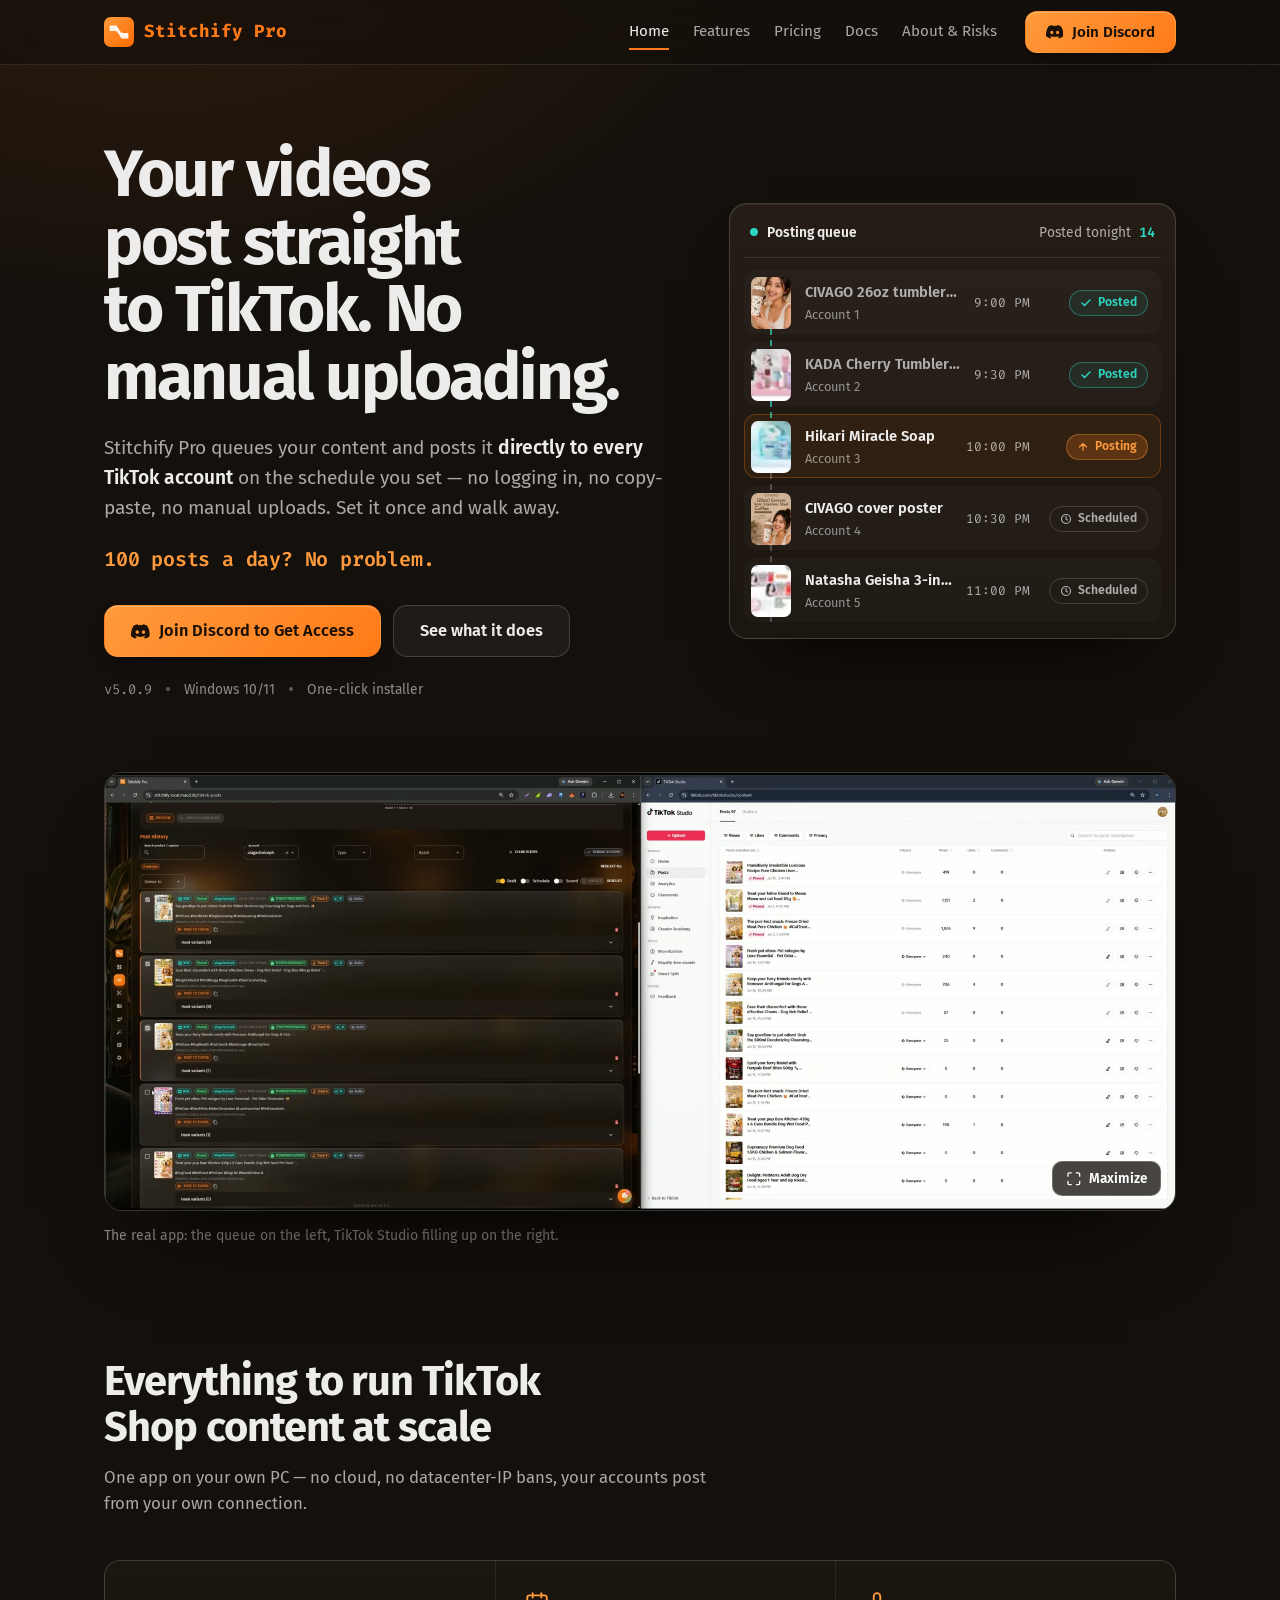
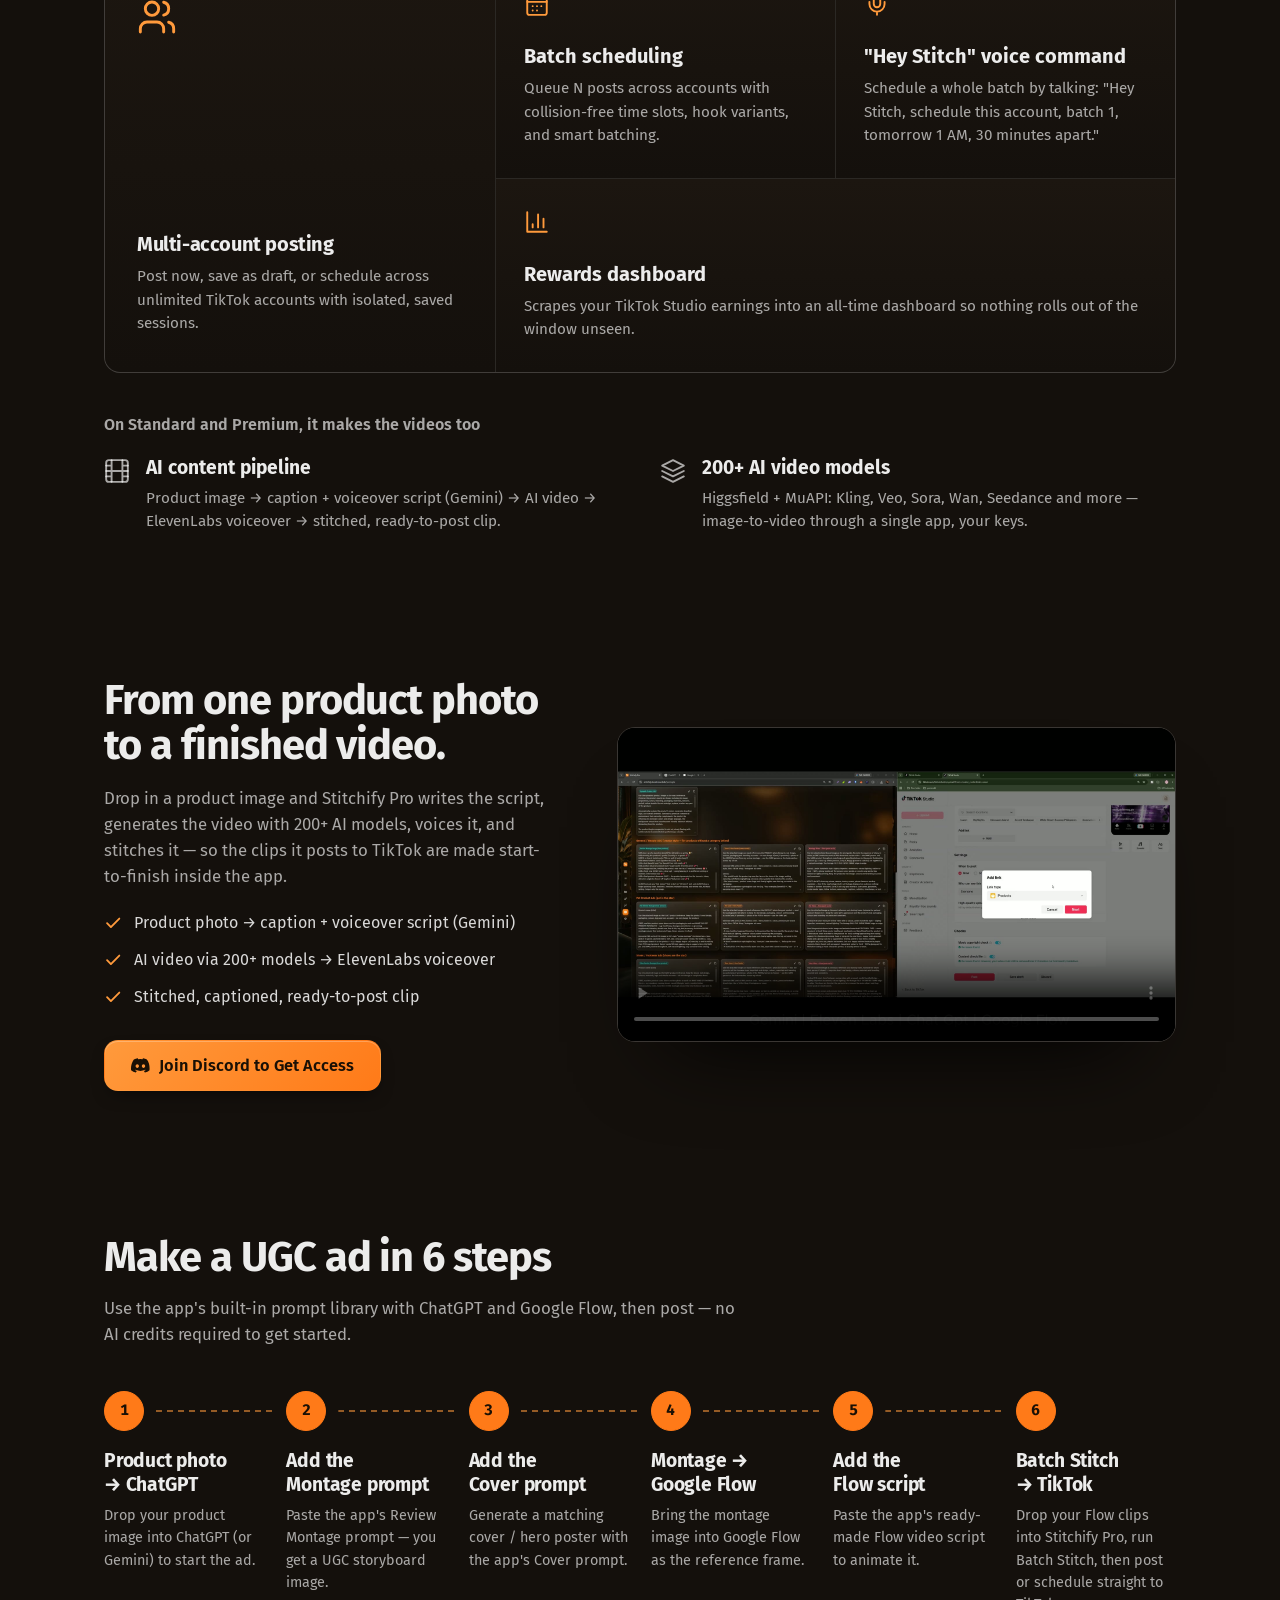
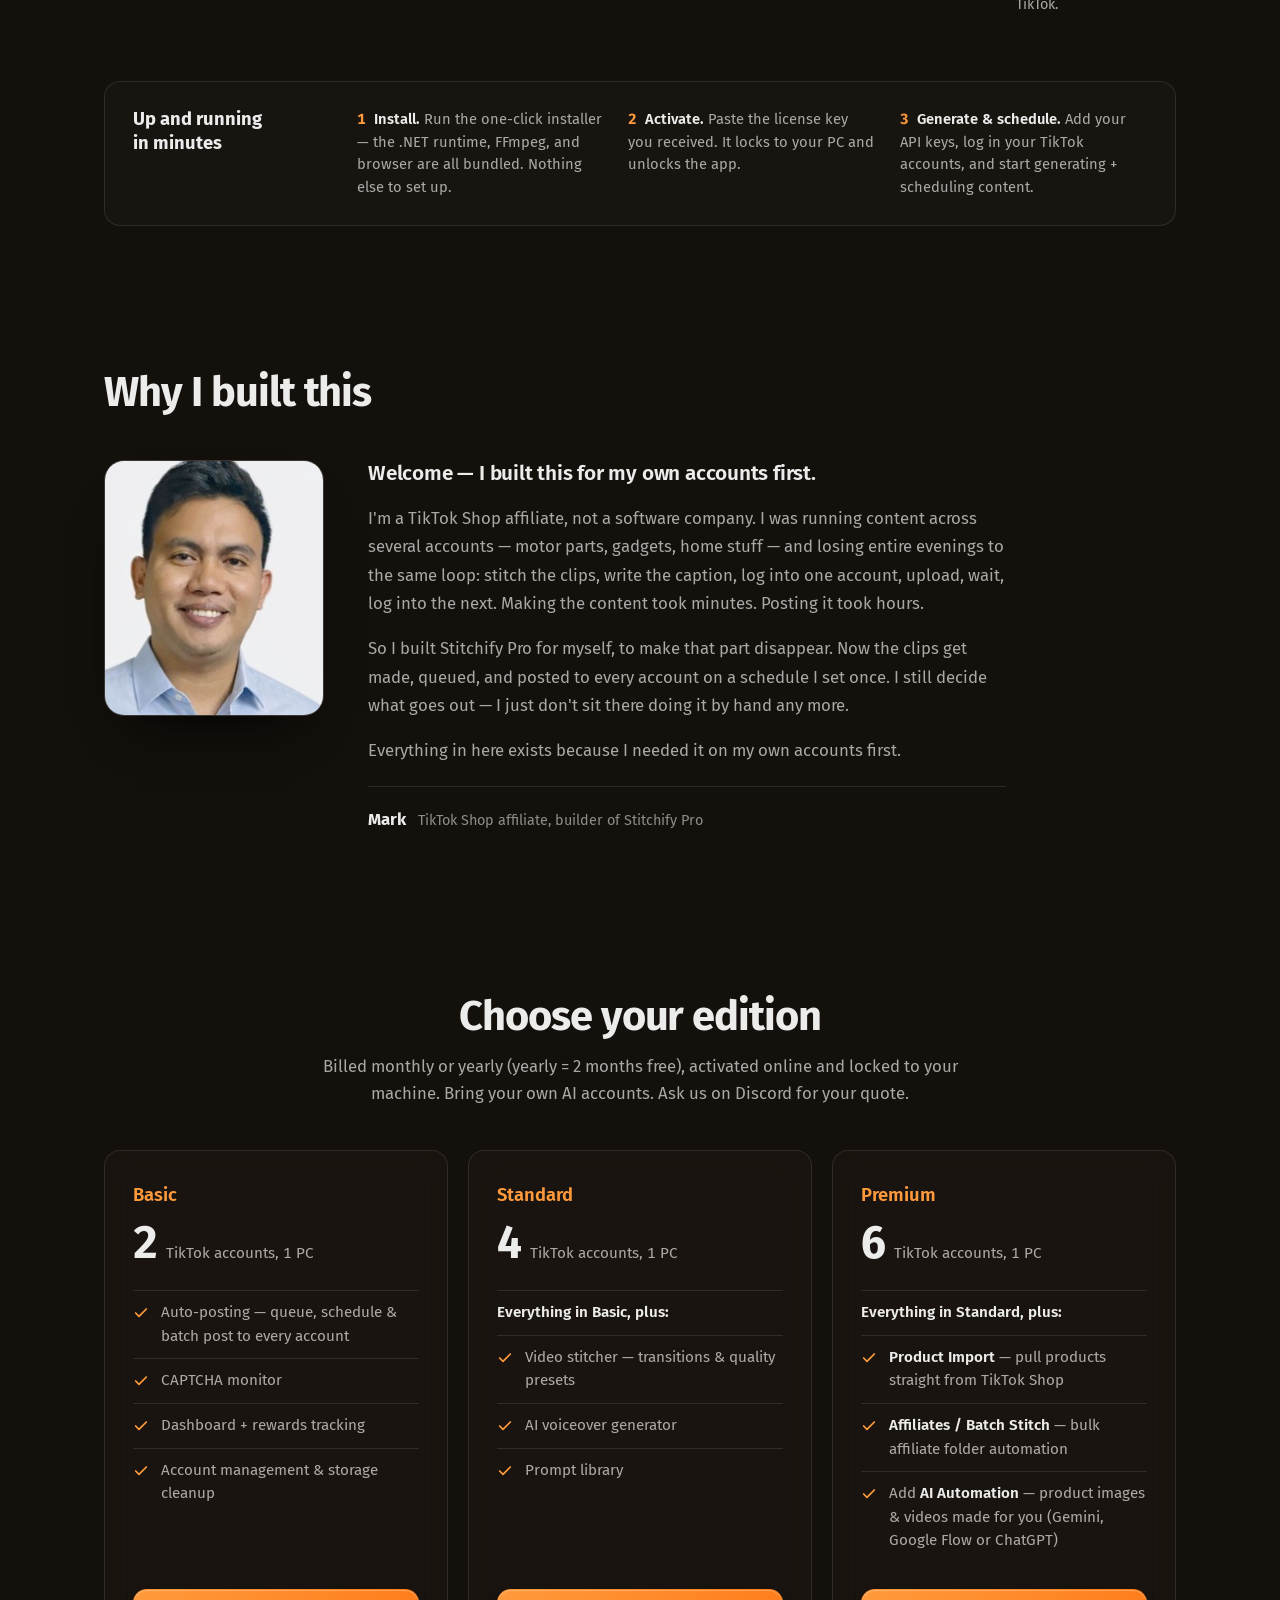
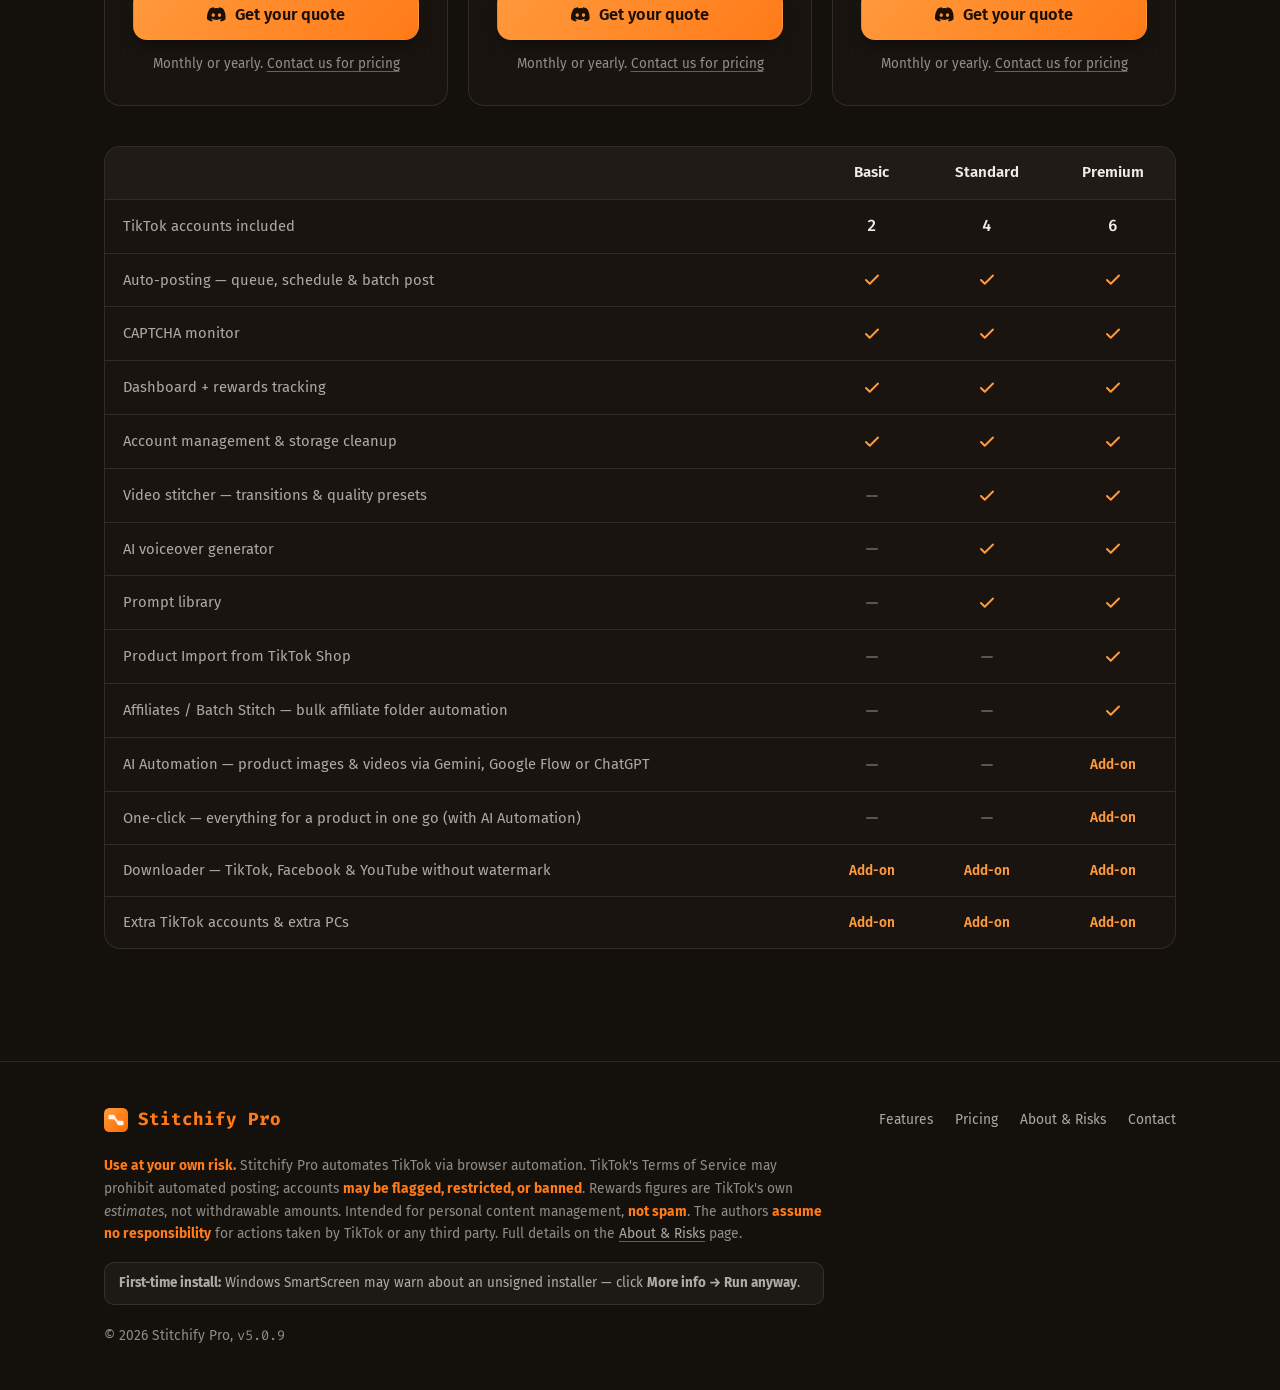
==== index.html @ dbc1deba "Site: live posting-queue hero, stitch-line motif, layout refresh, nav fixes - Hero: animated posting" ====
<!DOCTYPE html>
<html lang="en">
<head>
  <meta charset="utf-8" />
  <meta name="viewport" content="width=device-width, initial-scale=1.0" />
  <title>Stitchify Pro — Turn products into posted TikToks, on autopilot</title>
  <meta name="description" content="Stitchify Pro is a self-hosted studio that writes, generates, voices, stitches, and schedules TikTok content across all your accounts — powered by 200+ AI models." />
  <meta property="og:title" content="Stitchify Pro — TikTok content on autopilot" />
  <meta property="og:description" content="Product image → AI script + voiceover → AI video → stitched, scheduled, posted. Across all your TikTok accounts." />
  <meta property="og:type" content="website" />
  <meta name="theme-color" content="#14100c" />
  <link rel="icon" type="image/svg+xml" href="assets/logo.svg" />
  <link rel="preconnect" href="https://fonts.googleapis.com" />
  <link rel="preconnect" href="https://fonts.gstatic.com" crossorigin />
  <link href="https://fonts.googleapis.com/css2?family=Fira+Code:wght@500;600;700&family=Fira+Sans:wght@300;400;500;600;700&display=swap" rel="stylesheet" />
  <link rel="stylesheet" href="css/style.css" />
</head>
<body>

  <!-- Icon sprite — every icon on the page is a <use href="#i-…"> into this. Stroke icons inherit
       stroke/size from .i in the CSS; the Discord mark is a filled shape. -->
  <svg width="0" height="0" style="position:absolute" aria-hidden="true">
    <symbol id="i-discord" viewBox="0 0 24 24"><path fill="currentColor" stroke="none" d="M20.317 4.37a19.79 19.79 0 0 0-4.885-1.515.074.074 0 0 0-.079.037c-.21.375-.444.865-.608 1.25a18.27 18.27 0 0 0-5.487 0 12.64 12.64 0 0 0-.617-1.25.077.077 0 0 0-.079-.037A19.74 19.74 0 0 0 3.677 4.37a.07.07 0 0 0-.032.027C.533 9.046-.32 13.58.099 18.058a.082.082 0 0 0 .031.056 19.9 19.9 0 0 0 5.993 3.03.078.078 0 0 0 .084-.028c.462-.63.874-1.295 1.226-1.994a.076.076 0 0 0-.041-.106 13.1 13.1 0 0 1-1.872-.892.077.077 0 0 1-.008-.128c.126-.094.252-.192.372-.291a.074.074 0 0 1 .078-.01c3.928 1.793 8.18 1.793 12.061 0a.074.074 0 0 1 .079.009c.12.099.246.198.373.292a.077.077 0 0 1-.007.128 12.3 12.3 0 0 1-1.873.891.077.077 0 0 0-.041.107c.36.698.772 1.363 1.225 1.993a.076.076 0 0 0 .084.029 19.84 19.84 0 0 0 6.002-3.03.077.077 0 0 0 .032-.055c.5-5.177-.838-9.674-3.549-13.66a.061.061 0 0 0-.031-.029ZM8.02 15.331c-1.183 0-2.157-1.086-2.157-2.42 0-1.333.956-2.418 2.157-2.418 1.21 0 2.176 1.095 2.157 2.419 0 1.333-.956 2.419-2.157 2.419Zm7.975 0c-1.183 0-2.157-1.086-2.157-2.42 0-1.333.955-2.418 2.157-2.418 1.21 0 2.176 1.095 2.157 2.419 0 1.333-.946 2.419-2.157 2.419Z"/></symbol>
    <symbol id="i-users" viewBox="0 0 24 24"><path d="M16 21v-2a4 4 0 0 0-4-4H6a4 4 0 0 0-4 4v2"/><circle cx="9" cy="7" r="4"/><path d="M22 21v-2a4 4 0 0 0-3-3.87M16 3.13a4 4 0 0 1 0 7.75"/></symbol>
    <symbol id="i-calendar" viewBox="0 0 24 24"><rect x="3" y="4" width="18" height="18" rx="2"/><path d="M16 2v4M8 2v4M3 10h18M8 14h.01M12 14h.01M16 14h.01M8 18h.01M12 18h.01"/></symbol>
    <symbol id="i-mic" viewBox="0 0 24 24"><path d="M12 2a3 3 0 0 0-3 3v7a3 3 0 0 0 6 0V5a3 3 0 0 0-3-3Z"/><path d="M19 10v2a7 7 0 0 1-14 0v-2M12 19v3"/></symbol>
    <symbol id="i-chart" viewBox="0 0 24 24"><path d="M3 3v18h18"/><path d="M18 17V9M13 17V5M8 17v-3"/></symbol>
    <symbol id="i-film" viewBox="0 0 24 24"><rect x="2" y="2" width="20" height="20" rx="2.5"/><path d="M7 2v20M17 2v20M2 12h20M2 7h5M2 17h5M17 17h5M17 7h5"/></symbol>
    <symbol id="i-layers" viewBox="0 0 24 24"><path d="m12 2 10 5-10 5L2 7l10-5Z"/><path d="m2 17 10 5 10-5M2 12l10 5 10-5"/></symbol>
    <symbol id="i-check" viewBox="0 0 24 24"><path d="M20 6 9 17l-5-5"/></symbol>
    <symbol id="i-clock" viewBox="0 0 24 24"><circle cx="12" cy="12" r="9"/><path d="M12 7v5l3 2"/></symbol>
    <symbol id="i-menu" viewBox="0 0 24 24"><path d="M4 6h16M4 12h16M4 18h16"/></symbol>
    <symbol id="i-x" viewBox="0 0 24 24"><path d="M18 6 6 18M6 6l12 12"/></symbol>
    <symbol id="i-maximize" viewBox="0 0 24 24"><path d="M8 3H5a2 2 0 0 0-2 2v3M21 8V5a2 2 0 0 0-2-2h-3M3 16v3a2 2 0 0 0 2 2h3M16 21h3a2 2 0 0 0 2-2v-3"/></symbol>
  </svg>

  <nav class="nav">
    <div class="wrap nav-inner">
      <a class="brand" href="#home"><img src="assets/logo.svg" alt="" /> <span>Stitchify Pro</span></a>
      <div class="nav-links" id="navLinks">
        <a href="#home" data-tab class="active">Home</a>
        <a href="#features">Features</a>
        <a href="#pricing">Pricing</a>
        <a href="#docs" data-tab>Docs</a>
        <a href="#about" data-tab>About &amp; Risks</a>
      </div>
      <a class="btn btn-primary nav-cta" href="https://discord.gg/hhvxmvm9N" target="_blank" rel="noopener"><svg class="i"><use href="#i-discord"/></svg><span>Join Discord</span></a>
      <button class="nav-toggle" type="button" aria-controls="navLinks" aria-expanded="false" aria-label="Open menu">
        <svg class="i i-open"><use href="#i-menu"/></svg><svg class="i i-close"><use href="#i-x"/></svg>
      </button>
    </div>
  </nav>

  <!-- ================= HOME (sales) ================= -->
  <div id="home" class="view active">
    <header class="hero">
      <div class="wrap hero-grid">
        <div class="hero-copy">
          <h1>Your videos post straight to TikTok. No manual uploading.</h1>
          <p class="sub">Stitchify Pro queues your content and posts it <strong>directly to every TikTok account</strong> on the schedule you set — no logging in, no copy-paste, no manual uploads. Set it once and walk away.</p>
          <p class="hero-punch">100 posts a day? No problem.</p>
          <div class="hero-cta">
            <a class="btn btn-primary btn-lg" href="https://discord.gg/hhvxmvm9N" target="_blank" rel="noopener"><svg class="i"><use href="#i-discord"/></svg>Join Discord to Get Access</a>
            <a class="btn btn-ghost btn-lg" href="#features">See what it does</a>
          </div>
          <ul class="hero-meta">
            <li class="mono" data-version>v5.0.9</li>
            <li>Windows 10/11</li>
            <li>One-click installer</li>
          </ul>
        </div>

        <!--
          LIVE QUEUE — an illustration of the app's posting queue, not live data. js/main.js
          (postingQueue) moves each row Scheduled → Posting → Posted and recycles posted rows to the
          bottom with the next 30-minute slot. Thumbnails are frames cut from assets/demo/stich_demo-1080.mp4.
        -->
        <div class="queue" id="queue" role="img" aria-label="Illustration of the Stitchify Pro posting queue: clips move from scheduled to posted across several TikTok accounts, 30 minutes apart.">
          <div class="q-head" aria-hidden="true">
            <span class="q-title"><span class="q-live"></span>Posting queue</span>
            <span class="q-count">Posted tonight <b class="mono" data-q-count>14</b></span>
          </div>
          <ol class="q-list" aria-hidden="true">
            <li class="q-row" data-state="posted">
              <img src="assets/demo/frames/q1.jpg" alt="" width="40" height="52" />
              <div class="q-info"><b>CIVAGO 26oz tumbler review</b><span>Account 1</span></div>
              <span class="q-time mono">9:00 PM</span>
              <span class="q-status"></span>
            </li>
            <li class="q-row" data-state="posted">
              <img src="assets/demo/frames/q4.jpg" alt="" width="40" height="52" />
              <div class="q-info"><b>KADA Cherry Tumbler 750ML</b><span>Account 2</span></div>
              <span class="q-time mono">9:30 PM</span>
              <span class="q-status"></span>
            </li>
            <li class="q-row" data-state="posting">
              <img src="assets/demo/frames/q5.jpg" alt="" width="40" height="52" />
              <div class="q-info"><b>Hikari Miracle Soap</b><span>Account 3</span></div>
              <span class="q-time mono">10:00 PM</span>
              <span class="q-status"></span>
            </li>
            <li class="q-row" data-state="scheduled">
              <img src="assets/demo/frames/q2.jpg" alt="" width="40" height="52" />
              <div class="q-info"><b>CIVAGO cover poster</b><span>Account 4</span></div>
              <span class="q-time mono">10:30 PM</span>
              <span class="q-status"></span>
            </li>
            <li class="q-row" data-state="scheduled">
              <img src="assets/demo/frames/q6.jpg" alt="" width="40" height="52" />
              <div class="q-info"><b>Natasha Geisha 3-in-1</b><span>Account 5</span></div>
              <span class="q-time mono">11:00 PM</span>
              <span class="q-status"></span>
            </li>
            <li class="q-row" data-state="scheduled">
              <img src="assets/demo/frames/q3.jpg" alt="" width="40" height="52" />
              <div class="q-info"><b>CIVAGO product close-up</b><span>Account 6</span></div>
              <span class="q-time mono">11:30 PM</span>
              <span class="q-status"></span>
            </li>
          </ol>
        </div>
      </div>
    </header>

    <section class="demo" aria-labelledby="demoTitle">
      <div class="wrap">
        <figure class="demo-frame">
          <div class="hero-demo">
            <video src="assets/demo/loop.mp4" poster="assets/demo/loop-poster.jpg"
                   autoplay loop muted playsinline preload="auto"
                   aria-label="Stitchify Pro queue posting directly to TikTok"></video>
            <button type="button" class="vid-max" onclick="maximizeVideo(this)" aria-label="Maximize video"><svg class="i"><use href="#i-maximize"/></svg>Maximize</button>
          </div>
          <figcaption id="demoTitle">The real app: the queue on the left, TikTok Studio filling up on the right.</figcaption>
        </figure>
      </div>
    </section>

    <section id="features">
      <div class="wrap">
        <div class="section-head">
          <h2>Everything to run TikTok Shop content at scale</h2>
          <p>One app on your own PC — no cloud, no datacenter-IP bans, your accounts post from your own connection.</p>
        </div>

        <div class="feat-posting">
          <div class="feat feat-lead">
            <svg class="i feat-ic"><use href="#i-users"/></svg>
            <h3>Multi-account posting</h3>
            <p>Post now, save as draft, or schedule across unlimited TikTok accounts with isolated, saved sessions.</p>
          </div>
          <div class="feat">
            <svg class="i feat-ic"><use href="#i-calendar"/></svg>
            <h3>Batch scheduling</h3>
            <p>Queue N posts across accounts with collision-free time slots, hook variants, and smart batching.</p>
          </div>
          <div class="feat">
            <svg class="i feat-ic"><use href="#i-mic"/></svg>
            <h3>"Hey Stitch" voice command</h3>
            <p>Schedule a whole batch by talking: "Hey Stitch, schedule this account, batch 1, tomorrow 1 AM, 30 minutes apart."</p>
          </div>
          <div class="feat">
            <svg class="i feat-ic"><use href="#i-chart"/></svg>
            <h3>Rewards dashboard</h3>
            <p>Scrapes your TikTok Studio earnings into an all-time dashboard so nothing rolls out of the window unseen.</p>
          </div>
        </div>

        <div class="feat-making">
          <h3 class="feat-group">On Standard and Premium, it makes the videos too</h3>
          <div class="feat feat-sm">
            <svg class="i feat-ic"><use href="#i-film"/></svg>
            <div>
              <h4>AI content pipeline</h4>
              <p>Product image → caption + voiceover script (Gemini) → AI video → ElevenLabs voiceover → stitched, ready-to-post clip.</p>
            </div>
          </div>
          <div class="feat feat-sm">
            <svg class="i feat-ic"><use href="#i-layers"/></svg>
            <div>
              <h4>200+ AI video models</h4>
              <p>Higgsfield + MuAPI: Kling, Veo, Sora, Wan, Seedance and more — image-to-video through a single app, your keys.</p>
            </div>
          </div>
        </div>
      </div>
    </section>

    <section class="spotlight">
      <div class="wrap spotlight-inner">
        <div class="spotlight-copy">
          <h2>From one product photo to a finished video.</h2>
          <p>Drop in a product image and Stitchify Pro writes the script, generates the video with 200+ AI models, voices it, and stitches it — so the clips it posts to TikTok are made start-to-finish inside the app.</p>
          <ul class="tick-list">
            <li><svg class="i"><use href="#i-check"/></svg>Product photo → caption + voiceover script (Gemini)</li>
            <li><svg class="i"><use href="#i-check"/></svg>AI video via 200+ models → ElevenLabs voiceover</li>
            <li><svg class="i"><use href="#i-check"/></svg>Stitched, captioned, ready-to-post clip</li>
          </ul>
          <a class="btn btn-primary btn-lg" href="https://discord.gg/hhvxmvm9N" target="_blank" rel="noopener"><svg class="i"><use href="#i-discord"/></svg>Join Discord to Get Access</a>
        </div>
        <div class="spotlight-video">
          <video src="assets/demo/stich_demo-1080.mp4" poster="assets/demo/stich_demo-poster.jpg"
                 autoplay loop muted playsinline preload="auto" controls
                 aria-label="Stitchify Pro — product photo to finished video"></video>
        </div>
      </div>
    </section>

    <section id="workflow">
      <div class="wrap">
        <div class="section-head">
          <h2>Make a UGC ad in 6 steps</h2>
          <p>Use the app's built-in prompt library with ChatGPT and Google Flow, then post — no AI credits required to get started.</p>
        </div>
        <!-- The dashed connectors between steps echo the stitch in the logo; js/main.js adds
             .is-drawn when the track scrolls into view and they draw in one after another. -->
        <ol class="track" id="workflowTrack">
          <li style="--i:0"><span class="track-num">1</span><h3>Product photo → ChatGPT</h3><p>Drop your product image into ChatGPT (or Gemini) to start the ad.</p></li>
          <li style="--i:1"><span class="track-num">2</span><h3>Add the Montage prompt</h3><p>Paste the app's Review Montage prompt — you get a UGC storyboard image.</p></li>
          <li style="--i:2"><span class="track-num">3</span><h3>Add the Cover prompt</h3><p>Generate a matching cover / hero poster with the app's Cover prompt.</p></li>
          <li style="--i:3"><span class="track-num">4</span><h3>Montage → Google Flow</h3><p>Bring the montage image into Google Flow as the reference frame.</p></li>
          <li style="--i:4"><span class="track-num">5</span><h3>Add the Flow script</h3><p>Paste the app's ready-made Flow video script to animate it.</p></li>
          <li style="--i:5"><span class="track-num">6</span><h3>Batch Stitch → TikTok</h3><p>Drop your Flow clips into Stitchify Pro, run Batch Stitch, then post or schedule straight to TikTok.</p></li>
        </ol>

        <div class="setup-strip">
          <h3>Up and running in minutes</h3>
          <ol>
            <li><b>Install.</b> Run the one-click installer — the .NET runtime, FFmpeg, and browser are all bundled. Nothing else to set up.</li>
            <li><b>Activate.</b> Paste the license key you received. It locks to your PC and unlocks the app.</li>
            <li><b>Generate &amp; schedule.</b> Add your API keys, log in your TikTok accounts, and start generating + scheduling content.</li>
          </ol>
        </div>
      </div>
    </section>

    <section id="reviews">
      <div class="wrap">
        <div class="section-head">
          <h2>Why I built this</h2>
        </div>

        <!-- Founder's note — a note from the maker, not a review. -->
        <div class="founder">
          <div class="founder-photo">
            <!-- me-avatar.jpg is a square 256px head-crop of me.png. -->
            <img src="assets/reviews/me-avatar.jpg" alt="Mark, founder of Stitchify Pro" width="256" height="256" onerror="this.remove()" />
          </div>
          <div class="founder-note">
            <p class="founder-welcome">Welcome — I built this for my own accounts first.</p>
            <p>I'm a TikTok Shop affiliate, not a software company. I was running content across several accounts — motor parts, gadgets, home stuff — and losing entire evenings to the same loop: stitch the clips, write the caption, log into one account, upload, wait, log into the next. Making the content took minutes. Posting it took hours.</p>
            <p>So I built Stitchify Pro for myself, to make that part disappear. Now the clips get made, queued, and posted to every account on a schedule I set once. I still decide what goes out — I just don't sit there doing it by hand any more.</p>
            <p>Everything in here exists because I needed it on my own accounts first.</p>
            <p class="founder-sign"><b>Mark</b> <span>TikTok Shop affiliate, builder of Stitchify Pro</span></p>
          </div>
        </div>

        <!--
          CUSTOMER REVIEWS — hidden until real reviews come in. To turn the carousel on:
            1. delete the `hidden` attribute on the .rv div below
            2. replace each placeholder .rv-card with a real review (photo in assets/reviews/,
               name, handle, and their own words) and delete any unused cards
          It's a 3D carousel that drifts on its own (hover to pause, drag/swipe or arrows to
          steer). The JS counts the cards itself, so 1, 3 or 12 all work. If a reviewer has no
          photo, drop the <img> and .t-avatar shows their initial.
        -->
        <div class="rv" id="reviewCarousel" role="group" aria-roledescription="carousel" aria-label="What affiliates say" hidden>
          <button class="rv-nav rv-prev" type="button" aria-label="Previous review">
            <svg viewBox="0 0 24 24" width="20" height="20" fill="none" stroke="currentColor" stroke-width="2" stroke-linecap="round" stroke-linejoin="round"><polyline points="15 18 9 12 15 6"></polyline></svg>
          </button>

          <div class="rv-stage">

            <article class="rv-card">
              <div class="rv-inner card testimonial">
                <!-- 1. PROFILE -->
                <div class="t-profile">
                  <div class="t-avatar"><img src="assets/reviews/placeholder-1.jpg" alt="" onerror="this.remove()" />R</div>
                  <div class="t-who">
                    <div class="t-name">Reviewer name</div>
                    <div class="t-handle">@handle · TikTok Shop affiliate</div>
                  </div>
                </div>
                <!-- 2. REVIEW -->
                <div class="t-review">
                  <p>Their review goes here — replace this with what they actually sent you: what they were losing time on before, and what Stitchify Pro changed for them.</p>
                </div>
              </div>
            </article>

            <article class="rv-card">
              <div class="rv-inner card testimonial">
                <!-- 1. PROFILE -->
                <div class="t-profile">
                  <div class="t-avatar"><img src="assets/reviews/placeholder-2.jpg" alt="" onerror="this.remove()" />R</div>
                  <div class="t-who">
                    <div class="t-name">Reviewer name</div>
                    <div class="t-handle">@handle · TikTok Shop affiliate</div>
                  </div>
                </div>
                <!-- 2. REVIEW -->
                <div class="t-review">
                  <p>Their review goes here — replace this with what they actually sent you: what they were losing time on before, and what Stitchify Pro changed for them.</p>
                </div>
              </div>
            </article>

            <article class="rv-card">
              <div class="rv-inner card testimonial">
                <!-- 1. PROFILE -->
                <div class="t-profile">
                  <div class="t-avatar"><img src="assets/reviews/placeholder-3.jpg" alt="" onerror="this.remove()" />R</div>
                  <div class="t-who">
                    <div class="t-name">Reviewer name</div>
                    <div class="t-handle">@handle · TikTok Shop affiliate</div>
                  </div>
                </div>
                <!-- 2. REVIEW -->
                <div class="t-review">
                  <p>Their review goes here — replace this with what they actually sent you: what they were losing time on before, and what Stitchify Pro changed for them.</p>
                </div>
              </div>
            </article>

          </div>

          <button class="rv-nav rv-next" type="button" aria-label="Next review">
            <svg viewBox="0 0 24 24" width="20" height="20" fill="none" stroke="currentColor" stroke-width="2" stroke-linecap="round" stroke-linejoin="round"><polyline points="9 18 15 12 9 6"></polyline></svg>
          </button>

          <div class="rv-dots"></div>
        </div>
      </div>
    </section>

    <section id="pricing">
      <div class="wrap">
        <div class="section-head section-head-center"><h2>Choose your edition</h2><p>Billed monthly or yearly (yearly = 2 months free), activated online and locked to your machine. Bring your own AI accounts. Ask us on Discord for your quote.</p></div>
        <div class="pricing">
          <div class="card price-card">
            <h3 class="tier">Basic</h3>
            <div class="amount">2 <small>TikTok accounts, 1 PC</small></div>
            <ul class="price-list">
              <li>Auto-posting — queue, schedule &amp; batch post to every account</li>
              <li>CAPTCHA monitor</li>
              <li>Dashboard + rewards tracking</li>
              <li>Account management &amp; storage cleanup</li>
            </ul>
            <a class="btn btn-primary btn-lg btn-block" href="https://discord.gg/hhvxmvm9N" target="_blank" rel="noopener"><svg class="i"><use href="#i-discord"/></svg>Get your quote</a>
            <p class="price-note">Monthly or yearly. <a data-contact>Contact us for pricing</a></p>
          </div>
          <div class="card price-card">
            <h3 class="tier">Standard</h3>
            <div class="amount">4 <small>TikTok accounts, 1 PC</small></div>
            <ul class="price-list">
              <li><strong>Everything in Basic, plus:</strong></li>
              <li>Video stitcher — transitions &amp; quality presets</li>
              <li>AI voiceover generator</li>
              <li>Prompt library</li>
            </ul>
            <a class="btn btn-primary btn-lg btn-block" href="https://discord.gg/hhvxmvm9N" target="_blank" rel="noopener"><svg class="i"><use href="#i-discord"/></svg>Get your quote</a>
            <p class="price-note">Monthly or yearly. <a data-contact>Contact us for pricing</a></p>
          </div>
          <div class="card price-card">
            <h3 class="tier">Premium</h3>
            <div class="amount">6 <small>TikTok accounts, 1 PC</small></div>
            <ul class="price-list">
              <li><strong>Everything in Standard, plus:</strong></li>
              <li><strong>Product Import</strong> — pull products straight from TikTok Shop</li>
              <li><strong>Affiliates / Batch Stitch</strong> — bulk affiliate folder automation</li>
              <li>Add <strong>AI Automation</strong> — product images &amp; videos made for you (Gemini, Google Flow or ChatGPT)</li>
            </ul>
            <a class="btn btn-primary btn-lg btn-block" href="https://discord.gg/hhvxmvm9N" target="_blank" rel="noopener"><svg class="i"><use href="#i-discord"/></svg>Get your quote</a>
            <p class="price-note">Monthly or yearly. <a data-contact>Contact us for pricing</a></p>
          </div>
        </div>

        <div class="compare-wrap">
          <table class="compare-table">
            <caption class="sr-only">What each edition includes</caption>
            <thead>
              <tr>
                <th class="compare-feature" scope="col"><span class="sr-only">Feature</span></th>
                <th scope="col">Basic</th>
                <th scope="col">Standard</th>
                <th scope="col">Premium</th>
              </tr>
            </thead>
            <tbody>
              <tr><th class="compare-feature" scope="row">TikTok accounts included</th><td class="num">2</td><td class="num">4</td><td class="num">6</td></tr>
              <tr><th class="compare-feature" scope="row">Auto-posting — queue, schedule &amp; batch post</th><td class="yes"></td><td class="yes"></td><td class="yes"></td></tr>
              <tr><th class="compare-feature" scope="row">CAPTCHA monitor</th><td class="yes"></td><td class="yes"></td><td class="yes"></td></tr>
              <tr><th class="compare-feature" scope="row">Dashboard + rewards tracking</th><td class="yes"></td><td class="yes"></td><td class="yes"></td></tr>
              <tr><th class="compare-feature" scope="row">Account management &amp; storage cleanup</th><td class="yes"></td><td class="yes"></td><td class="yes"></td></tr>
              <tr><th class="compare-feature" scope="row">Video stitcher — transitions &amp; quality presets</th><td class="no"></td><td class="yes"></td><td class="yes"></td></tr>
              <tr><th class="compare-feature" scope="row">AI voiceover generator</th><td class="no"></td><td class="yes"></td><td class="yes"></td></tr>
              <tr><th class="compare-feature" scope="row">Prompt library</th><td class="no"></td><td class="yes"></td><td class="yes"></td></tr>
              <tr><th class="compare-feature" scope="row">Product Import from TikTok Shop</th><td class="no"></td><td class="no"></td><td class="yes"></td></tr>
              <tr><th class="compare-feature" scope="row">Affiliates / Batch Stitch — bulk affiliate folder automation</th><td class="no"></td><td class="no"></td><td class="yes"></td></tr>
              <tr><th class="compare-feature" scope="row">AI Automation — product images &amp; videos via Gemini, Google Flow or ChatGPT</th><td class="no"></td><td class="no"></td><td class="addon">Add-on</td></tr>
              <tr><th class="compare-feature" scope="row">One-click — everything for a product in one go (with AI Automation)</th><td class="no"></td><td class="no"></td><td class="addon">Add-on</td></tr>
              <tr><th class="compare-feature" scope="row">Downloader — TikTok, Facebook &amp; YouTube without watermark</th><td class="addon">Add-on</td><td class="addon">Add-on</td><td class="addon">Add-on</td></tr>
              <tr><th class="compare-feature" scope="row">Extra TikTok accounts &amp; extra PCs</th><td class="addon">Add-on</td><td class="addon">Add-on</td><td class="addon">Add-on</td></tr>
            </tbody>
          </table>
        </div>
      </div>
    </section>
  </div>

  <!-- ================= DOCS ================= -->
  <div id="docs" class="view">
    <div class="patch-head">
      <div class="wrap">
        <div class="section-head">
          <h2>Getting Started</h2>
          <p>Six steps from "just bought it" to your first post going out automatically.</p>
        </div>
      </div>
    </div>
    <div class="wrap">
      <div class="docs-steps">
        <div class="card docs-step">
          <div class="docs-num">1</div>
          <div>
            <h3>Join Discord &amp; get your license key</h3>
            <p>Tell us which edition you want (Basic, Standard, or Premium) and how you'll pay — we'll send you a license key.</p>
          </div>
        </div>
        <div class="card docs-step">
          <div class="docs-num">2</div>
          <div>
            <h3>Download &amp; install</h3>
            <p>We'll email you the installer that matches your edition. Run it — no admin rights needed, it installs to your own user folder.</p>
          </div>
        </div>
        <div class="card docs-step">
          <div class="docs-num">3</div>
          <div>
            <h3>Activate with your license key</h3>
            <p>First launch shows an Activation screen. Paste in the key you were given and you're in.</p>
          </div>
        </div>
        <div class="card docs-step">
          <div class="docs-num">4</div>
          <div>
            <h3>Add your API keys</h3>
            <p>In Settings, paste your own Gemini &amp; ElevenLabs keys (both have free tiers to start). Basic edition skips this step entirely.</p>
          </div>
        </div>
        <div class="card docs-step">
          <div class="docs-num">5</div>
          <div>
            <h3>Log in to your TikTok account(s)</h3>
            <p>Add each TikTok account you want to post from — you can connect as many as you like.</p>
          </div>
        </div>
        <div class="card docs-step">
          <div class="docs-num">6</div>
          <div>
            <h3>Start posting</h3>
            <p>Queue up content and set your schedule — Stitchify Pro takes it from there.</p>
          </div>
        </div>
      </div>

      <div class="card docs-help">
        <h3>Still not clicking?</h3>
        <p>Some of this is easier shown than explained. If you'd rather not figure it out alone, book a paid 1-on-1 session and I'll walk you through your whole setup personally — screen-share, your machine, start to finish.</p>
        <a class="btn btn-primary btn-lg" data-contact>Book a 1-on-1 Setup Session</a>
      </div>
    </div>
  </div>

  <!-- ================= PATCH ================= -->
  <div id="patch" class="view">
    <div class="patch-head">
      <div class="wrap">
        <div class="section-head">
          <h2>Patch &amp; Updates</h2>
          <p>Already have Stitchify Pro? Ask in Discord for the latest patch, then: quit the app, unzip, copy the files over your install folder (choose <strong>Replace</strong>), and relaunch. Your license &amp; data are kept.</p>
        </div>
        <div class="patch-cta">
          <a class="btn btn-primary btn-lg" href="https://discord.gg/hhvxmvm9N" target="_blank" rel="noopener"><svg class="i"><use href="#i-discord"/></svg>Join Discord for Updates</a>
        </div>
      </div>
    </div>
    <div class="wrap">
      <!-- Filled from RELEASES at the top of js/main.js. -->
      <div class="releases" id="releases"></div>
    </div>
  </div>

  <!-- ================= ABOUT & RISKS ================= -->
  <div id="about" class="view">
    <div class="patch-head">
      <div class="wrap">
        <div class="section-head">
          <h2>Risks, Liability &amp; Terms of Use</h2>
          <p>Read this before you connect a real TikTok account. Plain language, no fine print games.</p>
        </div>
      </div>
    </div>
    <div class="wrap">
      <div class="docs-steps risks">
        <div class="card">
          <h3>What Stitchify Pro actually is</h3>
          <p>Stitchify Pro is a <strong>self-hosted app that runs on your own PC</strong>. It <strong>automates a real browser</strong> to log into and post from your TikTok account(s), and it connects to third-party AI providers (Gemini, ElevenLabs, Higgsfield, MuAPI, etc.) using <strong>API keys you provide and pay for yourself</strong>. It is <strong>not a TikTok product and has no affiliation with TikTok</strong>.</p>
        </div>
        <div class="card">
          <h3>TikTok's Terms of Service — the real risk</h3>
          <p>TikTok's Terms of Service <strong>may prohibit automated, bot-driven, or browser-automation-based posting</strong>. Using Stitchify Pro to post, schedule, or manage your account(s) can result in those accounts being <strong>flagged, rate-limited, shadow-restricted, or permanently banned</strong> by TikTok — <strong>with no warning and no appeal guaranteed</strong>. This can happen to a brand-new account or one you've had for years. There is no version of this software, or any automation tool like it, that can <strong>promise TikTok won't take action</strong>.</p>
        </div>
        <div class="card">
          <h3>You are solely responsible for your accounts</h3>
          <p><strong>You own and operate every TikTok account</strong>, and every AI-provider account/API key, that you connect to Stitchify Pro. You decide what gets posted, how often, and to which accounts. <strong>You are fully and solely liable for the consequences</strong> — including but not limited to account bans, restrictions, strikes, loss of followers, loss of monetization/rewards eligibility, or any action TikTok or any third-party service takes against you. The author(s) of Stitchify Pro <strong>accept no responsibility or liability</strong> for actions taken by TikTok, by any AI/API provider, or by any other third party as a result of you using this software.</p>
        </div>
        <div class="card">
          <h3>No guarantees, no warranty</h3>
          <p>TikTok can change its website, app, or detection systems <strong>at any time without notice</strong> — this can break posting, scheduling, or any other automated feature without warning. Stitchify Pro is provided <strong>"as is,"</strong> <strong>without warranty of any kind</strong>, express or implied, including no guarantee of uptime, continued compatibility with TikTok, or that your accounts will avoid detection or action.</p>
        </div>
        <div class="card">
          <h3>Rewards &amp; earnings figures aren't guaranteed income</h3>
          <p>The Rewards dashboard displays figures scraped directly from TikTok Studio — these are <strong>TikTok's own estimates</strong>, <strong>not confirmed, final, or withdrawable amounts</strong>. Do not treat anything shown in Stitchify Pro as <strong>guaranteed or predictable income</strong>.</p>
        </div>
        <div class="card">
          <h3>Intended use</h3>
          <p>Stitchify Pro is intended for <strong>personal content management</strong> of accounts you legitimately own or manage — <strong>not for spam, mass fake-account networks, or deceptive engagement</strong>. <strong>Keep your content honest</strong> and any AI-generated persona clearly fictional where required.</p>
        </div>
        <div class="card">
          <h3>License</h3>
          <p>Stitchify Pro is sold as a <strong>monthly or yearly subscription</strong>, activated online and <strong>locked to a single machine</strong>. Contact us with any licensing questions before you buy.</p>
        </div>
      </div>

      <div class="card docs-help">
        <h3>Questions before you buy?</h3>
        <p>This page is a plain-language summary of real risks, not a substitute for legal advice. If you want to talk through anything on this page first, reach out — happy to answer honestly.</p>
        <a class="btn btn-primary btn-lg" data-contact>Ask a Question First</a>
      </div>
    </div>
  </div>

  <!-- ================= Footer (shared) ================= -->
  <footer>
    <div class="wrap">
      <div class="foot-top">
        <a class="brand brand-sm" href="#home"><img src="assets/logo.svg" alt="" /> <span>Stitchify Pro</span></a>
        <nav class="foot-links" aria-label="Footer">
          <a href="#features">Features</a>
          <a href="#pricing">Pricing</a>
          <a href="#about">About &amp; Risks</a>
          <a data-contact>Contact</a>
        </nav>
      </div>
      <p class="disclaimer"><strong>Use at your own risk.</strong> Stitchify Pro automates TikTok via browser automation. TikTok's Terms of Service may prohibit automated posting; accounts <strong>may be flagged, restricted, or banned</strong>. Rewards figures are TikTok's own <em>estimates</em>, not withdrawable amounts. Intended for personal content management, <strong>not spam</strong>. The authors <strong>assume no responsibility</strong> for actions taken by TikTok or any third party. Full details on the <a href="#about">About &amp; Risks</a> page.</p>
      <div class="smartscreen"><strong>First-time install:</strong> Windows SmartScreen may warn about an unsigned installer — click <strong>More info → Run anyway</strong>.</div>
      <p class="copyright">© <span id="year">2026</span> Stitchify Pro, <span class="mono" data-version>v5.0.9</span></p>
    </div>
  </footer>

  <script src="js/main.js"></script>
</body>
</html>
---- css/style.css ----
/* Stitchify — sales & download site. Dark, warm, matches the app (orange + Fira).
   Colour has jobs: orange is for actions and the brand, teal means "posted / live" and is used
   for nothing else. The dashed "stitch" from the logo is the one decorative motif: it threads
   the hero queue and draws in along the workflow track. */
:root {
  color-scheme: dark;
  --primary: #ff7a18;
  --primary-2: #ff9a3c;
  --posted: #2dd4bf;
  --bg: #14100c;
  --surface: #1c1610;
  --surface-2: #241c15;
  --card: rgba(30, 24, 19, 0.55);
  --card-2: rgba(40, 32, 25, 0.6);
  --border: rgba(255, 255, 255, 0.10);
  --border-strong: rgba(255, 255, 255, 0.16);
  --border-hover: rgba(255, 122, 24, 0.55);
  --text: rgba(255, 255, 255, 0.92);
  --muted: rgba(255, 255, 255, 0.64);
  --faint: rgba(255, 255, 255, 0.52);
  --on-primary: #1a1005;
  --radius: 16px;
  --radius-sm: 10px;
  --maxw: 1120px;
  --ease-out: cubic-bezier(.16, 1, .3, 1);
  --sans: 'Fira Sans', 'Segoe UI', Helvetica, Arial, sans-serif;
  --mono: 'Fira Code', ui-monospace, Consolas, monospace;
  --stitch: repeating-linear-gradient(90deg, currentColor 0 6px, transparent 6px 11px);
  --stitch-y: repeating-linear-gradient(180deg, currentColor 0 6px, transparent 6px 11px);
}

* { box-sizing: border-box; }
html { scroll-behavior: smooth; scrollbar-color: #3a2e24 var(--bg); -webkit-text-size-adjust: 100%; }
body {
  margin: 0;
  font-family: var(--sans);
  color: var(--text);
  background: var(--bg);
  min-height: 100vh;
  line-height: 1.55;
  caret-color: var(--primary);
}
/* The warm glow lives on its own layer so the page background itself stays a solid colour. */
body::before {
  content: ""; position: absolute; inset: 0 0 auto; height: 900px; z-index: -1; pointer-events: none;
  background: radial-gradient(1100px 720px at 12% -12%, rgba(255, 122, 24, 0.13), transparent 60%);
}
::selection { background: rgba(255, 122, 24, 0.35); color: #fff; }
a { color: inherit; text-decoration: none; }
p a, .price-note a, .disclaimer a { text-decoration: underline; text-underline-offset: 3px; text-decoration-color: rgba(255, 154, 60, .5); }
:focus-visible { outline: 2px solid var(--primary-2); outline-offset: 3px; border-radius: 4px; }
h1, h2, h3, h4 { text-wrap: balance; }
img { max-width: 100%; }
.wrap { max-width: var(--maxw); margin: 0 auto; padding: 0 24px; }
.mono { font-family: var(--mono); font-variant-numeric: tabular-nums; }
.sr-only { position: absolute; width: 1px; height: 1px; padding: 0; margin: -1px; overflow: hidden; clip: rect(0 0 0 0); white-space: nowrap; border: 0; }
[hidden] { display: none !important; }

/* Icons from the sprite at the top of index.html. */
.i { width: 1.15em; height: 1.15em; flex: none; fill: none; stroke: currentColor; stroke-width: 2; stroke-linecap: round; stroke-linejoin: round; }

/* ---- Nav ---- */
.nav {
  position: sticky; top: 0; z-index: 50;
  backdrop-filter: blur(16px) saturate(140%);
  -webkit-backdrop-filter: blur(16px) saturate(140%);
  background: rgba(20, 16, 12, 0.72);
  border-bottom: 1px solid var(--border);
}
.nav-inner { display: flex; align-items: center; gap: 20px; height: 64px; }
.brand { display: flex; align-items: center; gap: 10px; font-weight: 700; font-size: 1.1rem; }
.brand img { width: 30px; height: 30px; }
.brand span { font-family: var(--mono); color: var(--primary); }
.brand-sm img { width: 24px; height: 24px; }
.nav-links { display: flex; gap: 24px; margin-left: auto; }
.nav-links a { color: var(--muted); font-size: 0.95rem; transition: color .15s; padding: 6px 0; }
.nav-links a:hover, .nav-links a.active { color: var(--text); }
.nav-links a.active { box-shadow: inset 0 -2px 0 var(--primary); }
.nav-cta { margin-left: 8px; padding: 9px 16px; }
.nav-toggle {
  display: none; margin-left: 4px; width: 42px; height: 42px; padding: 0;
  place-items: center; border-radius: var(--radius-sm); cursor: pointer;
  color: var(--text); background: rgba(255, 255, 255, .05); border: 1px solid var(--border);
}
.nav-toggle .i { width: 20px; height: 20px; }
.nav-toggle .i-close, .nav-toggle[aria-expanded="true"] .i-open { display: none; }
.nav-toggle[aria-expanded="true"] .i-close { display: block; }

/* ---- Buttons ---- */
.btn {
  display: inline-flex; align-items: center; justify-content: center; gap: 9px;
  padding: 11px 20px; border-radius: 12px; font-weight: 600; font-size: 0.95rem; line-height: 1.2;
  cursor: pointer; border: 1px solid transparent; font-family: inherit;
  transition: transform .15s var(--ease-out), box-shadow .2s, background .2s, border-color .2s;
}
.btn-primary {
  color: var(--on-primary); background: linear-gradient(135deg, var(--primary-2), var(--primary));
  box-shadow: 0 1px 0 rgba(255, 255, 255, .25) inset, 0 8px 18px -8px rgba(0, 0, 0, .7);
}
.btn-primary:hover { transform: translateY(-2px); box-shadow: 0 1px 0 rgba(255, 255, 255, .3) inset, 0 14px 26px -10px rgba(0, 0, 0, .8); }
.btn-primary:active { transform: translateY(0); }
.btn-ghost { color: var(--text); background: rgba(255, 255, 255, .05); border-color: var(--border-strong); }
.btn-ghost:hover { border-color: var(--border-hover); background: rgba(255, 255, 255, .08); }
.btn-lg { padding: 15px 26px; font-size: 1.02rem; border-radius: 14px; }
.btn-block { width: 100%; }

/* ---- Views ---- */
.view { display: none; }
.view.active { display: block; }

/* ---- Hero ---- */
.hero { padding: 76px 0 64px; }
.hero-grid { display: grid; grid-template-columns: minmax(0, 1.12fr) minmax(0, 0.88fr); gap: 56px; align-items: center; }
.hero h1 {
  font-size: clamp(2.5rem, 5.4vw, 4.1rem); font-weight: 700; line-height: 1.03;
  letter-spacing: -0.035em; margin: 0 0 22px;
}
.hero p.sub { font-size: clamp(1.05rem, 1.6vw, 1.2rem); color: var(--muted); max-width: 34em; margin: 0 0 22px; }
.hero p.sub strong { color: var(--text); font-weight: 600; }
.hero-punch {
  font-family: var(--mono); font-size: clamp(1.05rem, 1.7vw, 1.25rem); font-weight: 600;
  color: var(--primary-2); margin: 0 0 30px; letter-spacing: -0.01em;
}
.hero-cta { display: flex; gap: 12px; flex-wrap: wrap; align-items: center; }
.hero-meta { list-style: none; display: flex; flex-wrap: wrap; gap: 6px 18px; padding: 0; margin: 22px 0 0; font-size: 0.86rem; color: var(--faint); }
.hero-meta li + li::before { content: ""; display: inline-block; width: 4px; height: 4px; border-radius: 50%; background: currentColor; opacity: .6; margin: 0 14px 2px -4px; vertical-align: middle; }

/* ---- Live posting queue (hero) ---- */
.queue {
  --row: 64px;
  --gap: 8px;
  position: relative;
  background: linear-gradient(180deg, var(--surface-2), var(--surface));
  border: 1px solid var(--border-strong); border-radius: 18px;
  box-shadow: 0 40px 70px -40px rgba(0, 0, 0, .95), 0 1px 0 rgba(255, 255, 255, .06) inset;
  padding: 14px 14px 16px;
}
.q-head { display: flex; justify-content: space-between; align-items: center; gap: 12px; padding: 4px 6px 14px; border-bottom: 1px solid var(--border); margin-bottom: 12px; font-size: 0.86rem; }
.q-title { display: inline-flex; align-items: center; gap: 9px; font-weight: 600; }
.q-live { width: 8px; height: 8px; border-radius: 50%; background: var(--posted); }
.q-count { color: var(--muted); }
.q-count b { color: var(--posted); font-weight: 600; margin-left: 4px; display: inline-block; min-width: 2ch; }
.q-count b.bump { animation: q-bump .5s var(--ease-out); }
@keyframes q-bump { 0% { transform: translateY(-5px); opacity: .3; } 100% { transform: none; opacity: 1; } }

/* Five rows show; the sixth waits below the fold of the list and slides up as the top one leaves. */
.q-list { list-style: none; margin: 0; padding: 0; position: relative; height: calc(var(--row) * 5 + var(--gap) * 4); overflow: hidden; }
.q-row {
  position: relative; height: var(--row); margin-bottom: var(--gap);
  display: grid; grid-template-columns: 40px minmax(0, 1fr) auto 104px; align-items: center; gap: 14px;
  padding: 6px 12px 6px 6px; border-radius: 12px;
  background: rgba(255, 255, 255, .025); border: 1px solid transparent;
  transition: margin-top .55s var(--ease-out), opacity .4s ease, transform .55s var(--ease-out), background .4s, border-color .4s;
}
.q-row img { width: 40px; height: 52px; border-radius: 7px; object-fit: cover; display: block; background: #2a2119; position: relative; z-index: 1; }
/* The stitch: a dashed thread from each clip down to the next one. It turns teal once that
   clip has gone out. */
.q-row::before {
  content: ""; position: absolute; left: 25px; top: 58px; width: 2px; height: calc(var(--row) - 52px + var(--gap) + 4px);
  color: rgba(255, 255, 255, .22); background: var(--stitch-y); transition: color .4s;
}
.q-row:last-child::before { display: none; }
.q-row[data-state="posted"]::before { color: rgba(45, 212, 191, .7); }
.q-info { min-width: 0; display: grid; gap: 2px; }
.q-info b { font-weight: 600; font-size: 0.92rem; white-space: nowrap; overflow: hidden; text-overflow: ellipsis; }
.q-info span { font-size: 0.8rem; color: var(--faint); }
.q-time { font-size: 0.8rem; color: var(--muted); }

.q-status {
  justify-self: end; position: relative; overflow: hidden;
  display: inline-flex; align-items: center; gap: 6px; height: 26px; padding: 0 10px; border-radius: 999px;
  font-size: 0.76rem; font-weight: 600; white-space: nowrap;
  color: var(--muted); border: 1px solid var(--border-strong);
}
.q-status::before { content: ""; width: 12px; height: 12px; background: currentColor; -webkit-mask: var(--q-ic) center / contain no-repeat; mask: var(--q-ic) center / contain no-repeat; }
.q-status::after { content: attr(data-label); position: relative; }
.q-row[data-state="scheduled"] .q-status { --q-ic: url("data:image/svg+xml,%3Csvg xmlns='http://www.w3.org/2000/svg' viewBox='0 0 24 24' fill='none' stroke='%23000' stroke-width='2.4' stroke-linecap='round'%3E%3Ccircle cx='12' cy='12' r='9'/%3E%3Cpath d='M12 7v5l3 2'/%3E%3C/svg%3E"); }
.q-row[data-state="posting"] { background: rgba(255, 122, 24, .07); border-color: rgba(255, 122, 24, .28); }
.q-row[data-state="posting"] .q-status {
  color: var(--primary-2); border-color: rgba(255, 154, 60, .45);
  --q-ic: url("data:image/svg+xml,%3Csvg xmlns='http://www.w3.org/2000/svg' viewBox='0 0 24 24' fill='none' stroke='%23000' stroke-width='2.4' stroke-linecap='round'%3E%3Cpath d='M12 19V5M5 12l7-7 7 7'/%3E%3C/svg%3E");
  /* The fill behind the label is the upload progress; its duration matches the JS tick. */
  background: linear-gradient(90deg, rgba(255, 122, 24, .22), rgba(255, 122, 24, .22)) no-repeat 0 0 / 0% 100%;
  animation: q-progress var(--q-step, 1.8s) linear forwards;
}
@keyframes q-progress { to { background-size: 100% 100%; } }
.q-row[data-state="posted"] .q-status {
  color: var(--posted); border-color: rgba(45, 212, 191, .4); background: rgba(45, 212, 191, .08);
  --q-ic: url("data:image/svg+xml,%3Csvg xmlns='http://www.w3.org/2000/svg' viewBox='0 0 24 24' fill='none' stroke='%23000' stroke-width='3' stroke-linecap='round' stroke-linejoin='round'%3E%3Cpath d='M20 6 9 17l-5-5'/%3E%3C/svg%3E");
}
.q-row[data-state="posted"] .q-info b { color: var(--muted); }
.q-row.is-leaving { margin-top: calc((var(--row) + var(--gap)) * -1); opacity: 0; }
.q-row.is-entering { opacity: 0; transform: translateY(10px); transition: none; }

/* Page-load: the copy settles in, then the queue opens from the top. One moment, then the
   queue's own loop takes over. */
.hero-copy > * { animation: rise .9s var(--ease-out) both; }
.hero-copy > :nth-child(2) { animation-delay: .08s; }
.hero-copy > :nth-child(3) { animation-delay: .16s; }
.hero-copy > :nth-child(4) { animation-delay: .24s; }
.hero-copy > :nth-child(5) { animation-delay: .3s; }
.queue { animation: open 1.1s var(--ease-out) .2s both; }
.q-row { animation: rise .8s var(--ease-out) both; }
.q-row:nth-child(1) { animation-delay: .45s; }
.q-row:nth-child(2) { animation-delay: .52s; }
.q-row:nth-child(3) { animation-delay: .59s; }
.q-row:nth-child(4) { animation-delay: .66s; }
.q-row:nth-child(5) { animation-delay: .73s; }
.q-row:nth-child(6) { animation-delay: .8s; }
@keyframes rise { from { opacity: 0; transform: translateY(14px); } }
@keyframes open { from { opacity: 0; clip-path: inset(0 0 100% 0 round 18px); transform: translateY(10px); } to { clip-path: inset(0 0 0 0 round 18px); } }
/* Once the intro is done, JS drops these so recycling rows don't replay the entrance. */
.queue.is-ready, .queue.is-ready .q-row { animation: none; }
.queue.is-ready .q-row[data-state="posting"] .q-status { animation: q-progress var(--q-step, 1.8s) linear forwards; }

/* ---- Demo video ---- */
section.demo { padding: 8px 0 40px; }
.demo-frame { margin: 0; }
.hero-demo {
  position: relative; border-radius: 18px; overflow: hidden;
  border: 1px solid var(--border-strong);
  box-shadow: 0 50px 90px -50px rgba(0, 0, 0, 1);
}
/* The recording has black bars baked in above and below; crop them off here. Maximize still
   shows the full frame. */
.hero-demo video { display: block; width: 100%; height: auto; aspect-ratio: 2.45; object-fit: cover; background: #000; }
.hero-demo video:fullscreen { aspect-ratio: auto; object-fit: contain; }
.demo-frame figcaption { margin-top: 14px; font-size: 0.88rem; color: var(--faint); }
.vid-max {
  position: absolute; bottom: 14px; right: 14px;
  display: inline-flex; align-items: center; gap: 7px;
  font-family: var(--sans); font-size: 0.85rem; font-weight: 600;
  color: #fff; background: rgba(20, 16, 12, .78); backdrop-filter: blur(6px);
  border: 1px solid rgba(255, 255, 255, .22); border-radius: 10px;
  padding: 8px 13px; cursor: pointer; transition: background .15s, color .15s;
}
.vid-max:hover { background: var(--primary); color: var(--on-primary); border-color: var(--primary); }

/* ---- Sections ---- */
section { padding: 72px 0; scroll-margin-top: 72px; }
.section-head { max-width: 640px; margin: 0 0 44px; }
.section-head h2 { font-size: clamp(1.8rem, 3.4vw, 2.6rem); font-weight: 700; line-height: 1.1; letter-spacing: -0.025em; margin: 0 0 14px; }
.section-head p { color: var(--muted); margin: 0; font-size: 1.05rem; }
.section-head-center { margin-left: auto; margin-right: auto; text-align: center; }

/* ---- Glass card (pricing, docs, about) ---- */
.card {
  background: var(--card); border: 1px solid var(--border); border-radius: var(--radius);
  backdrop-filter: blur(14px); -webkit-backdrop-filter: blur(14px);
  padding: 26px;
}

/* ---- Features ---- */
/* Posting is the product, so it gets the big 2x2 block; the lead item spans the left column.
   The video-making features sit below in a quieter row. */
.feat-posting {
  display: grid; grid-template-columns: 1.15fr 1fr 1fr; grid-template-rows: auto auto;
  border: 1px solid var(--border); border-radius: var(--radius); overflow: hidden;
  background: var(--border); gap: 1px;
}
.feat { background: var(--bg); padding: 30px 28px; }
.feat-posting .feat { background: linear-gradient(180deg, var(--surface), var(--bg)); transition: background .3s; }
.feat-posting .feat:hover { background: linear-gradient(180deg, var(--surface-2), var(--surface)); }
.feat-posting .feat:last-child { grid-column: span 2; }
.feat-lead { grid-row: span 2; display: flex; flex-direction: column; justify-content: flex-end; padding: 36px 32px; }
.feat-lead h3 { font-size: 1.6rem; letter-spacing: -0.02em; }
.feat-lead p { font-size: 1.05rem; max-width: 26em; }
.feat-lead .feat-ic { width: 40px; height: 40px; margin-bottom: auto; padding-bottom: 0; }
.feat-ic { width: 26px; height: 26px; color: var(--primary-2); stroke-width: 1.75; margin-bottom: 18px; }
.feat h3 { margin: 0 0 8px; font-size: 1.25rem; line-height: 1.3; }
.feat p { margin: 0; color: var(--muted); font-size: 0.95rem; }
.feat-lead h3 { margin-top: 40px; }

.feat-making { display: grid; grid-template-columns: 1fr 1fr; gap: 0 40px; margin-top: 40px; }
.feat-group { grid-column: 1 / -1; font-size: 1rem; font-weight: 600; color: var(--muted); margin: 0 0 18px; }
.feat-sm { display: flex; gap: 16px; padding: 0; background: none; }
.feat-sm .feat-ic { margin: 2px 0 0; color: var(--muted); }
.feat-sm h4 { margin: 0 0 6px; font-size: 1.2rem; line-height: 1.3; }

/* ---- Spotlight ---- */
.spotlight-inner { display: grid; grid-template-columns: minmax(0, 0.9fr) minmax(0, 1.1fr); gap: 56px; align-items: center; }
.spotlight-copy h2 { font-size: clamp(1.8rem, 3.4vw, 2.6rem); font-weight: 700; line-height: 1.1; letter-spacing: -0.025em; margin: 0 0 16px; }
.spotlight-copy > p { color: var(--muted); font-size: 1.05rem; margin: 0 0 22px; max-width: 34em; }
.tick-list { list-style: none; padding: 0; margin: 0 0 30px; display: grid; gap: 12px; }
.tick-list li { display: flex; gap: 12px; align-items: flex-start; color: rgba(255, 255, 255, .84); }
.tick-list .i { color: var(--primary-2); margin-top: 3px; stroke-width: 2.4; }
.spotlight-video { border-radius: 18px; overflow: hidden; border: 1px solid var(--border-strong); box-shadow: 0 50px 90px -50px rgba(0, 0, 0, 1); }
.spotlight-video video { display: block; width: 100%; height: auto; aspect-ratio: 16 / 9; background: #000; }

/* ---- Workflow track ---- */
.track { list-style: none; margin: 0; padding: 0; display: grid; grid-template-columns: repeat(6, minmax(0, 1fr)); gap: 28px 22px; }
.track li { position: relative; }
.track-num {
  position: relative; z-index: 1;
  display: grid; place-items: center; width: 40px; height: 40px; border-radius: 50%;
  font-family: var(--mono); font-weight: 700; font-size: 0.95rem;
  color: var(--primary-2); background: var(--bg); border: 1.5px solid rgba(255, 154, 60, .55);
  margin-bottom: 18px; transition: background .4s, color .4s;
}
/* Connector to the next step — a dashed stitch revealed left-to-right with clip-path. */
.track li::after {
  content: ""; position: absolute; top: 19px; left: 52px; right: -10px; height: 2px;
  color: rgba(255, 154, 60, .55); background: var(--stitch);
  clip-path: inset(0 100% 0 0);
  transition: clip-path .6s var(--ease-out) calc(var(--i) * .18s + .1s);
}
.track li:last-child::after { display: none; }
.track.is-drawn li::after { clip-path: inset(0 0 0 0); }
.track.is-drawn .track-num { background: var(--primary); color: var(--on-primary); border-color: var(--primary); transition-delay: calc(var(--i) * .18s); }
.track h3 { margin: 0 0 8px; font-size: 1.2rem; line-height: 1.25; letter-spacing: -0.01em; }
.track p { margin: 0; color: var(--muted); font-size: 0.9rem; }

.setup-strip {
  margin-top: 64px; padding: 26px 28px; border-radius: var(--radius);
  border: 1px solid var(--border); background: rgba(255, 255, 255, .02);
  display: grid; grid-template-columns: 200px 1fr; gap: 24px; align-items: start;
}
.setup-strip h3 { margin: 0; font-size: 1.15rem; line-height: 1.3; }
.setup-strip ol { margin: 0; padding: 0; list-style: none; display: grid; grid-template-columns: repeat(3, 1fr); gap: 24px; counter-reset: s; }
.setup-strip li { counter-increment: s; color: var(--muted); font-size: 0.92rem; }
.setup-strip li::before { content: counter(s); font-family: var(--mono); font-weight: 700; color: var(--primary-2); margin-right: 8px; }
.setup-strip li b { color: var(--text); font-weight: 600; }

/* ---- Founder's note ---- */
.founder { display: grid; grid-template-columns: 220px minmax(0, 1fr); gap: 44px; align-items: start; max-width: 940px; }
.founder-photo img {
  display: block; width: 100%; aspect-ratio: 1; object-fit: cover; object-position: 50% 22%;
  border-radius: 20px; border: 1px solid var(--border-strong);
  box-shadow: 0 30px 50px -30px rgba(0, 0, 0, 1);
}
.founder-note p { margin: 0 0 16px; color: var(--muted); font-size: 1.05rem; line-height: 1.7; max-width: 38em; }
.founder-note .founder-welcome { color: var(--text); font-size: 1.3rem; font-weight: 600; line-height: 1.35; letter-spacing: -0.01em; }
.founder-sign { display: flex; flex-wrap: wrap; gap: 4px 12px; align-items: baseline; margin-top: 22px !important; padding-top: 18px; border-top: 1px solid var(--border); }
.founder-sign b { color: var(--text); font-size: 1.05rem; }
.founder-sign span { color: var(--faint); font-size: 0.9rem; }

/* ---- Testimonials (carousel cards) ---- */
.rv { margin-top: 56px; }
.t-profile { display: flex; align-items: center; gap: 14px; padding-bottom: 16px; }
.t-avatar {
  position: relative; flex: 0 0 52px; width: 52px; height: 52px; border-radius: 50%;
  display: flex; align-items: center; justify-content: center; overflow: hidden;
  background: linear-gradient(135deg, var(--primary-2), var(--primary));
  color: var(--on-primary); font-weight: 700; font-size: 1.15rem;  /* initial, shown if the photo is missing */
  border: 1px solid var(--border);
}
/* object-position leans toward the top: portrait photos put the face in the upper third, and a
   dead-centre crop would cut the head off. */
.t-avatar img { position: absolute; inset: 0; width: 100%; height: 100%; object-fit: cover; object-position: 50% 22%; }
.t-who { min-width: 0; }
.t-name { font-weight: 600; }
.t-handle { color: var(--faint); font-size: 0.85rem; font-family: var(--mono); }

.t-review { border-top: 1px solid var(--border); padding-top: 16px; }
.t-review p { margin: 0; color: var(--muted); font-size: 0.94rem; line-height: 1.6; }
.t-review p::before { content: '\201C'; color: var(--primary); font-size: 1.4rem; line-height: 0; margin-right: 4px; }
.t-review p::after { content: '\201D'; color: var(--primary); font-size: 1.4rem; line-height: 0; margin-left: 2px; }

/* ---- Review carousel (3D coverflow) ----
   .rv-stage owns the perspective; JS absolutely positions each .rv-card into a "slot"
   (0 = front, ±1, ±2 = receding on either side) and animates between them. .rv-inner is
   the visible card: it keeps its own 3D context so the avatar can float above the surface,
   and carries the pointer-tilt so the card leans toward the cursor.
   NOTE: backdrop-filter and opacity<1 both flatten 3D children, so .rv-inner drops the
   glass blur and side cards are dimmed with a ::after veil rather than with opacity. */
/* The receding cards reach past the .wrap on wide screens — let them spill, but clip at the
   section so they can never push a horizontal scrollbar onto the page. */
#reviews { overflow: hidden; }
.rv { position: relative; padding: 0 54px; user-select: none; -webkit-user-select: none; }
.rv-stage {
  position: relative; min-height: 220px;
  perspective: 1150px; perspective-origin: 50% 45%;
  touch-action: pan-y; cursor: grab;
}
.rv.is-dragging .rv-stage { cursor: grabbing; }

.rv-card {
  position: absolute; top: 0; left: 50%;
  width: min(400px, 100%);
  transform: translateX(-50%);
  transform-style: preserve-3d; backface-visibility: hidden;
  will-change: transform;
  transition: transform .8s cubic-bezier(.22, .85, .26, 1), opacity .5s ease, visibility .5s;
}
.rv-card.is-far { opacity: 0; visibility: hidden; pointer-events: none; }

.rv-inner {
  position: relative; height: 100%;
  transform-style: preserve-3d;
  backdrop-filter: none; -webkit-backdrop-filter: none;   /* would flatten the 3D children */
  background: linear-gradient(165deg, var(--card-2), var(--card));
  transition: transform .25s ease-out, border-color .5s ease, box-shadow .5s ease;
  box-shadow: 0 24px 50px -28px rgba(0, 0, 0, .9);
}
/* Dimming veil for the cards behind — --veil is set per slot by the JS. */
.rv-inner::after {
  content: ''; position: absolute; inset: 0; border-radius: inherit; pointer-events: none;
  background: rgba(10, 7, 5, var(--veil, 0)); transition: background .55s ease;
}
.rv-card.is-active .rv-inner {
  border-color: rgba(255, 122, 24, .38);
  /* A deep drop shadow is what actually separates the front card from the ones it overlaps. */
  box-shadow: 0 40px 80px -24px rgba(0, 0, 0, 1);
}

/* The bits that lift off the card face — this is the 3D "pop". */
.rv-inner .t-profile, .rv-inner .t-review { transform-style: preserve-3d; }
.rv-inner .t-avatar {
  transform: translateZ(26px);
  box-shadow: 0 18px 26px -14px rgba(0, 0, 0, .95);
  transition: transform .6s cubic-bezier(.22, .85, .26, 1);
}
.rv-card.is-active .rv-inner .t-avatar { transform: translateZ(58px) scale(1.06); }
.rv-inner .t-who { transform: translateZ(22px); }
.rv-inner .t-review { transform: translateZ(12px); }

.rv-nav {
  position: absolute; top: 50%; z-index: 5; transform: translateY(-50%);
  width: 42px; height: 42px; padding: 0; border-radius: 50%; cursor: pointer;
  display: grid; place-items: center;
  background: rgba(24, 17, 12, .8); border: 1px solid var(--border); color: var(--text);
  transition: background .2s, border-color .2s, color .2s;
}
.rv-prev { left: 0; }
.rv-next { right: 0; }
.rv-nav:hover { background: var(--primary); border-color: var(--primary); color: var(--on-primary); }

.rv-dots { display: flex; justify-content: center; gap: 8px; margin-top: 26px; }
.rv-dot {
  width: 8px; height: 8px; padding: 0; border: 0; border-radius: 999px; cursor: pointer;
  background: rgba(255, 255, 255, .2); transition: width .35s ease, background .35s ease;
}
.rv-dot.is-on { width: 26px; background: var(--primary); }

/* One review only: nothing to move between. */
.rv.is-single .rv-nav, .rv.is-single .rv-dots { display: none; }
.rv.is-single { padding: 0; }

/* ---- Pricing ---- */
.pricing { display: grid; grid-template-columns: repeat(3, minmax(0, 1fr)); gap: 20px; align-items: stretch; }
.price-card { display: flex; flex-direction: column; padding: 30px 28px; }
.price-card .tier { margin: 0; font-size: 1.15rem; font-weight: 600; color: var(--primary-2); }
.price-card .amount { font-size: 2.8rem; font-weight: 700; letter-spacing: -0.03em; margin: 10px 0 0; line-height: 1.1; font-variant-numeric: tabular-nums; }
.price-card .amount small { font-size: 0.95rem; color: var(--muted); font-weight: 400; letter-spacing: 0; }
.price-list { list-style: none; padding: 0; margin: 22px 0 26px; flex: 1; }
.price-list li { position: relative; padding: 10px 0 10px 28px; color: var(--muted); border-top: 1px solid var(--border); font-size: 0.95rem; }
.price-list li strong { color: var(--text); font-weight: 600; }
.price-list li::before {
  content: ""; position: absolute; left: 0; top: 14px; width: 16px; height: 16px; background: var(--primary-2);
  -webkit-mask: url("data:image/svg+xml,%3Csvg xmlns='http://www.w3.org/2000/svg' viewBox='0 0 24 24' fill='none' stroke='%23000' stroke-width='2.6' stroke-linecap='round' stroke-linejoin='round'%3E%3Cpath d='M20 6 9 17l-5-5'/%3E%3C/svg%3E") center / contain no-repeat;
          mask: url("data:image/svg+xml,%3Csvg xmlns='http://www.w3.org/2000/svg' viewBox='0 0 24 24' fill='none' stroke='%23000' stroke-width='2.6' stroke-linecap='round' stroke-linejoin='round'%3E%3Cpath d='M20 6 9 17l-5-5'/%3E%3C/svg%3E") center / contain no-repeat;
}
.price-list li:first-child:has(strong:only-child)::before { display: none; }
.price-list li:first-child:has(strong:only-child) { padding-left: 0; }
.price-note { font-size: 0.84rem; color: var(--faint); margin: 14px 0 0; text-align: center; }
.price-note a { cursor: pointer; }

.compare-wrap {
  margin-top: 40px; overflow-x: auto; border: 1px solid var(--border); border-radius: var(--radius);
  background: var(--card);
}
.compare-table { width: 100%; border-collapse: collapse; min-width: 560px; font-variant-numeric: tabular-nums; }
.compare-table th, .compare-table td { padding: 14px 18px; text-align: center; border-bottom: 1px solid var(--border); }
.compare-table thead th { color: var(--text); font-weight: 600; font-size: 0.95rem; background: rgba(255, 255, 255, .03); }
.compare-table .compare-feature { text-align: left; color: var(--muted); font-size: 0.92rem; font-weight: 400; }
.compare-table tbody tr:last-child th, .compare-table tbody tr:last-child td { border-bottom: none; }
.compare-table tbody tr:hover th, .compare-table tbody tr:hover td { background: rgba(255, 255, 255, .03); }
.compare-table .num { font-family: var(--mono); font-weight: 600; color: var(--text); }
.compare-table .addon { color: var(--primary-2); font-size: 0.85rem; font-weight: 600; }
/* Included / not included are drawn marks, with text for screen readers. */
.compare-table .yes::before, .compare-table .no::before { content: ""; display: inline-block; vertical-align: middle; width: 18px; height: 18px; }
.compare-table .yes::before {
  background: var(--primary-2);
  -webkit-mask: url("data:image/svg+xml,%3Csvg xmlns='http://www.w3.org/2000/svg' viewBox='0 0 24 24' fill='none' stroke='%23000' stroke-width='2.6' stroke-linecap='round' stroke-linejoin='round'%3E%3Cpath d='M20 6 9 17l-5-5'/%3E%3C/svg%3E") center / contain no-repeat;
          mask: url("data:image/svg+xml,%3Csvg xmlns='http://www.w3.org/2000/svg' viewBox='0 0 24 24' fill='none' stroke='%23000' stroke-width='2.6' stroke-linecap='round' stroke-linejoin='round'%3E%3Cpath d='M20 6 9 17l-5-5'/%3E%3C/svg%3E") center / contain no-repeat;
}
.compare-table .no::before { width: 12px; height: 2px; border-radius: 2px; background: rgba(255, 255, 255, .28); }
.compare-table .yes::after { content: "Included"; }
.compare-table .no::after { content: "Not included"; }
.compare-table .yes::after, .compare-table .no::after { position: absolute; width: 1px; height: 1px; overflow: hidden; clip: rect(0 0 0 0); white-space: nowrap; }

/* ---- Patch ---- */
.patch-head { padding: 72px 0 12px; }
.patch-head .section-head { margin-bottom: 28px; }
.patch-cta { margin-bottom: 36px; }
.releases { display: flex; flex-direction: column; gap: 16px; padding-bottom: 60px; }
.release { display: flex; gap: 22px; align-items: flex-start; flex-wrap: wrap; }
.release .rmeta { min-width: 140px; }
.rbadge { display: inline-block; font-family: var(--mono); font-weight: 700; color: var(--on-primary);
  background: linear-gradient(135deg, var(--primary-2), var(--primary)); padding: 4px 12px; border-radius: 20px; font-size: 0.9rem; }
.rdate { display: block; color: var(--faint); font-size: 0.82rem; margin-top: 8px; }
.release .rbody { flex: 1; min-width: 260px; }
.release ul { margin: 0; padding-left: 20px; color: var(--muted); }
.release ul li { margin: 4px 0; }
.rlatest { color: var(--primary-2); font-size: 0.8rem; font-weight: 600; margin-left: 8px; }

/* ---- Docs / About ---- */
.docs-steps { display: flex; flex-direction: column; gap: 14px; padding-bottom: 32px; max-width: 860px; }
.docs-step { display: flex; gap: 20px; align-items: flex-start; }
.docs-num {
  flex: 0 0 auto; width: 40px; height: 40px; border-radius: 50%; display: grid; place-items: center;
  font-family: var(--mono); font-weight: 700; color: var(--on-primary);
  background: linear-gradient(135deg, var(--primary-2), var(--primary));
}
.docs-steps h3 { margin: 0 0 8px; font-size: 1.08rem; }
.docs-steps p { margin: 0; color: var(--muted); }
.risks .card p { line-height: 1.7; }
.risks .card p strong, footer .disclaimer strong { color: var(--primary); font-weight: 700; }
.docs-help { max-width: 860px; margin-bottom: 60px; border-color: rgba(255, 122, 24, .3); }
.docs-help h3 { margin: 0 0 10px; }
.docs-help p { color: var(--muted); max-width: 560px; margin: 0 0 20px; }

/* ---- Footer ---- */
footer { border-top: 1px solid var(--border); padding: 44px 0; margin-top: 40px; color: var(--faint); font-size: 0.86rem; }
footer .foot-top { display: flex; justify-content: space-between; align-items: center; gap: 24px; flex-wrap: wrap; margin-bottom: 22px; }
.foot-links { display: flex; flex-wrap: wrap; gap: 8px 22px; }
footer a { color: var(--muted); cursor: pointer; }
footer a:hover { color: var(--text); }
footer .disclaimer { max-width: 720px; line-height: 1.65; }
.smartscreen { background: rgba(255, 255, 255, .04); border: 1px solid var(--border); border-radius: 10px; padding: 10px 14px; margin-top: 16px; color: var(--muted); font-size: 0.84rem; max-width: 720px; }
.copyright { margin: 20px 0 0; }

/* ---- Responsive ---- */
@media (max-width: 1080px) {
  .track { grid-template-columns: repeat(3, minmax(0, 1fr)); gap: 40px 28px; }
  .track li:nth-child(3)::after { display: none; }
}
@media (max-width: 960px) {
  .hero-grid { grid-template-columns: 1fr; gap: 44px; }
  .hero-copy { max-width: 640px; }
  .spotlight-inner { grid-template-columns: 1fr; gap: 36px; }
  .feat-posting { grid-template-columns: 1fr 1fr; }
  .feat-lead { grid-row: auto; grid-column: 1 / -1; padding: 30px 28px; }
  .feat-lead h3 { margin-top: 28px; }
  .pricing { grid-template-columns: 1fr; max-width: 460px; margin: 0 auto; }
  .setup-strip { grid-template-columns: 1fr; }
}
@media (max-width: 860px) {
  .nav-toggle { display: grid; }
  .nav-cta { margin-left: auto; }
  .nav-links {
    position: absolute; top: 64px; left: 0; right: 0; margin: 0;
    flex-direction: column; gap: 0; padding: 8px 16px 16px;
    background: rgba(20, 16, 12, .97); border-bottom: 1px solid var(--border);
    box-shadow: 0 24px 40px -20px rgba(0, 0, 0, .9);
    display: none;
  }
  .nav-links.is-open { display: flex; animation: rise .35s var(--ease-out); }
  .nav-links a { padding: 13px 4px; font-size: 1.05rem; border-bottom: 1px solid var(--border); }
  .nav-links a:last-child { border-bottom: 0; }
  .nav-links a.active { box-shadow: none; color: var(--primary-2); }
  .hero { padding: 48px 0 44px; }
  section { padding: 56px 0; }
  .founder { grid-template-columns: 1fr; gap: 24px; }
  .founder-photo { width: 120px; }
}
@media (max-width: 640px) {
  .wrap { padding: 0 16px; }
  .nav-cta span { display: none; }
  .nav-cta { padding: 10px 12px; }
  .queue { --row: 60px; padding: 12px 10px 12px; }
  .q-list { height: calc(var(--row) * 4 + var(--gap) * 3); }
  .q-row { grid-template-columns: 36px minmax(0, 1fr) auto; gap: 12px; padding-right: 8px; }
  .q-row img { width: 36px; height: 48px; }
  .q-row::before { left: 23px; top: 54px; height: calc(var(--row) - 48px + var(--gap) + 4px); }
  .q-time { display: none; }
  .feat-posting { grid-template-columns: 1fr; }
  .feat-posting .feat:last-child { grid-column: auto; }
  .feat-making { grid-template-columns: 1fr; gap: 24px; }
  .track { grid-template-columns: 1fr; gap: 0; }
  .track li { display: grid; grid-template-columns: 40px 1fr; column-gap: 18px; padding-bottom: 28px; }
  .track-num { grid-row: span 2; margin: 0; }
  .track li::after, .track li:nth-child(3)::after { display: block; top: 48px; bottom: 4px; left: 19px; right: auto; width: 2px; height: auto; background: var(--stitch-y); clip-path: inset(0 0 100% 0); }
  .track li:last-child::after { display: none; }
  .track.is-drawn li::after { clip-path: inset(0 0 0 0); }
  .setup-strip { padding: 22px 20px; }
  .setup-strip ol { grid-template-columns: 1fr; gap: 14px; }
  .hero-cta .btn { width: 100%; }
}

@media (prefers-reduced-motion: reduce) {
  html { scroll-behavior: auto; }
  *, *::before, *::after { animation: none !important; }
  .rv-card, .rv-inner, .rv-inner .t-avatar, .rv-inner::after, .q-row, .track li::after, .track-num { transition: none !important; }
  .track li::after { clip-path: none !important; }
  .q-row[data-state="posting"] .q-status { background-size: 60% 100%; }
}
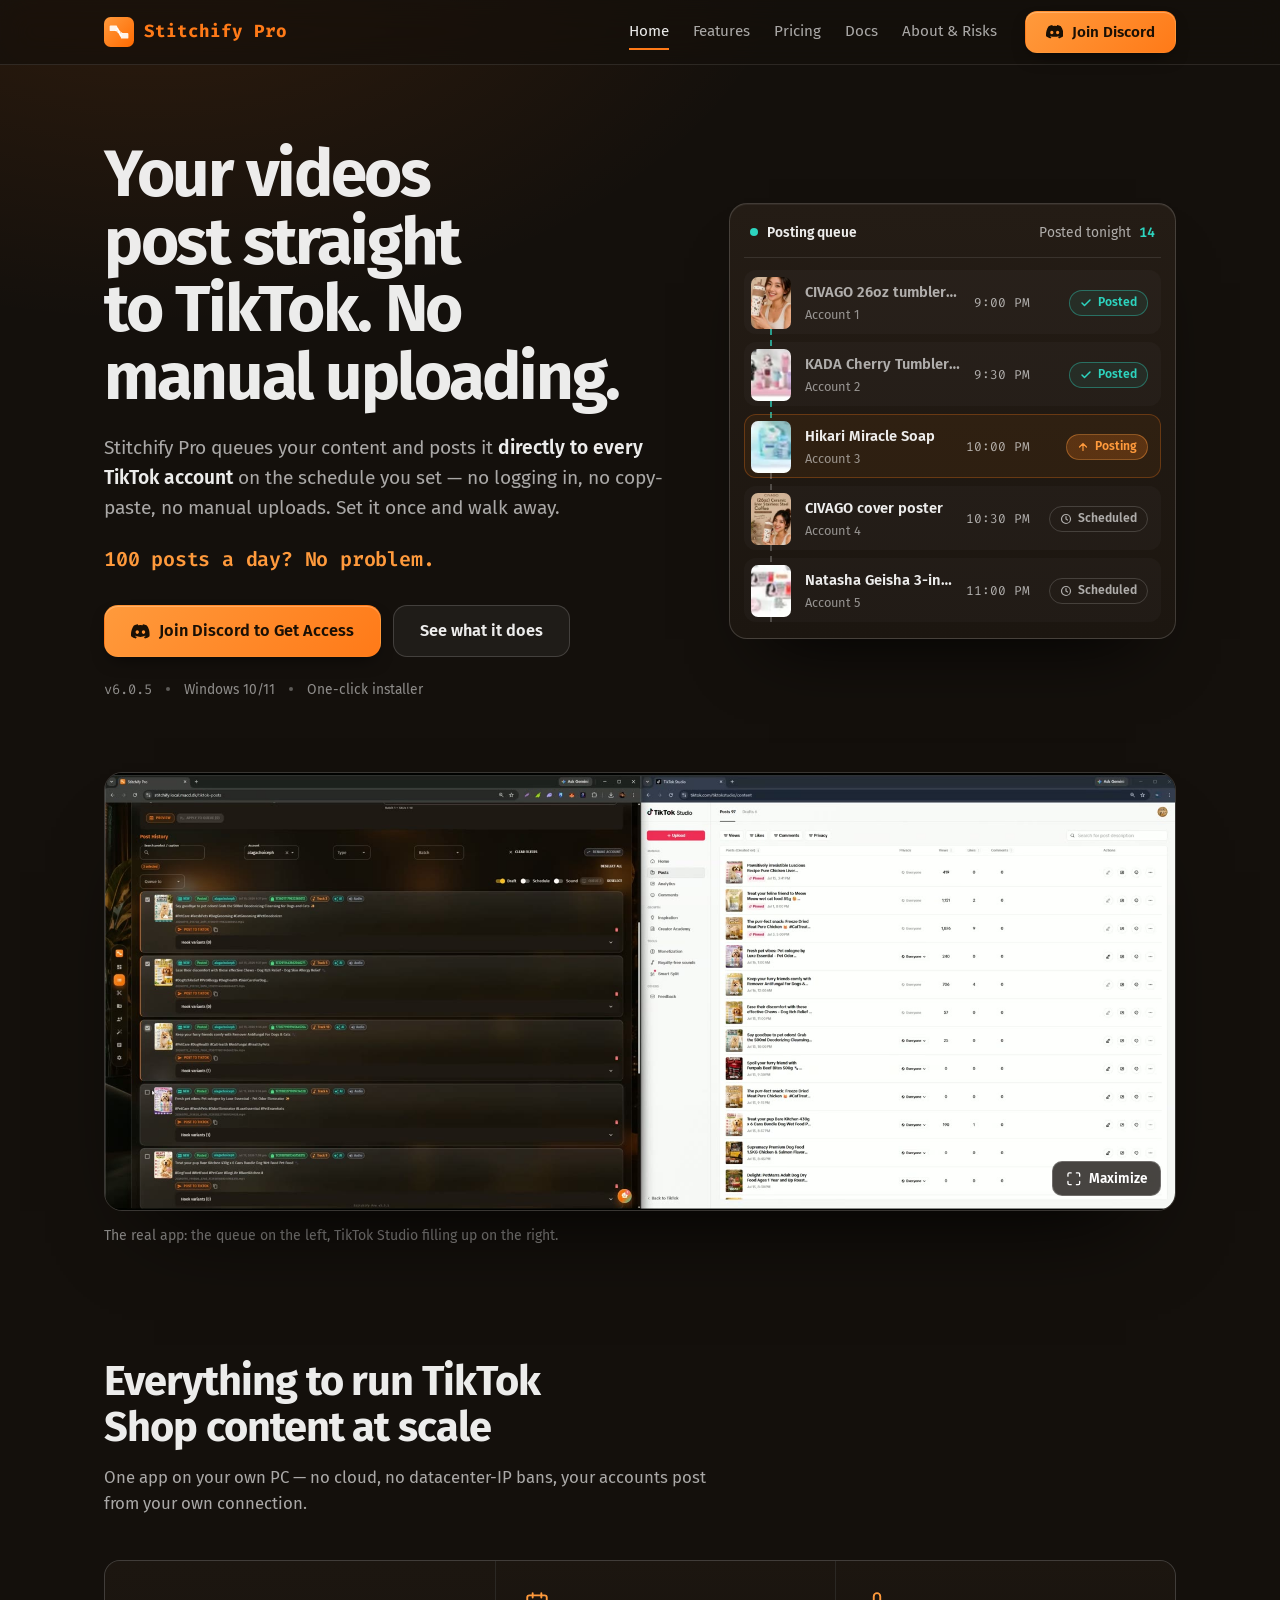
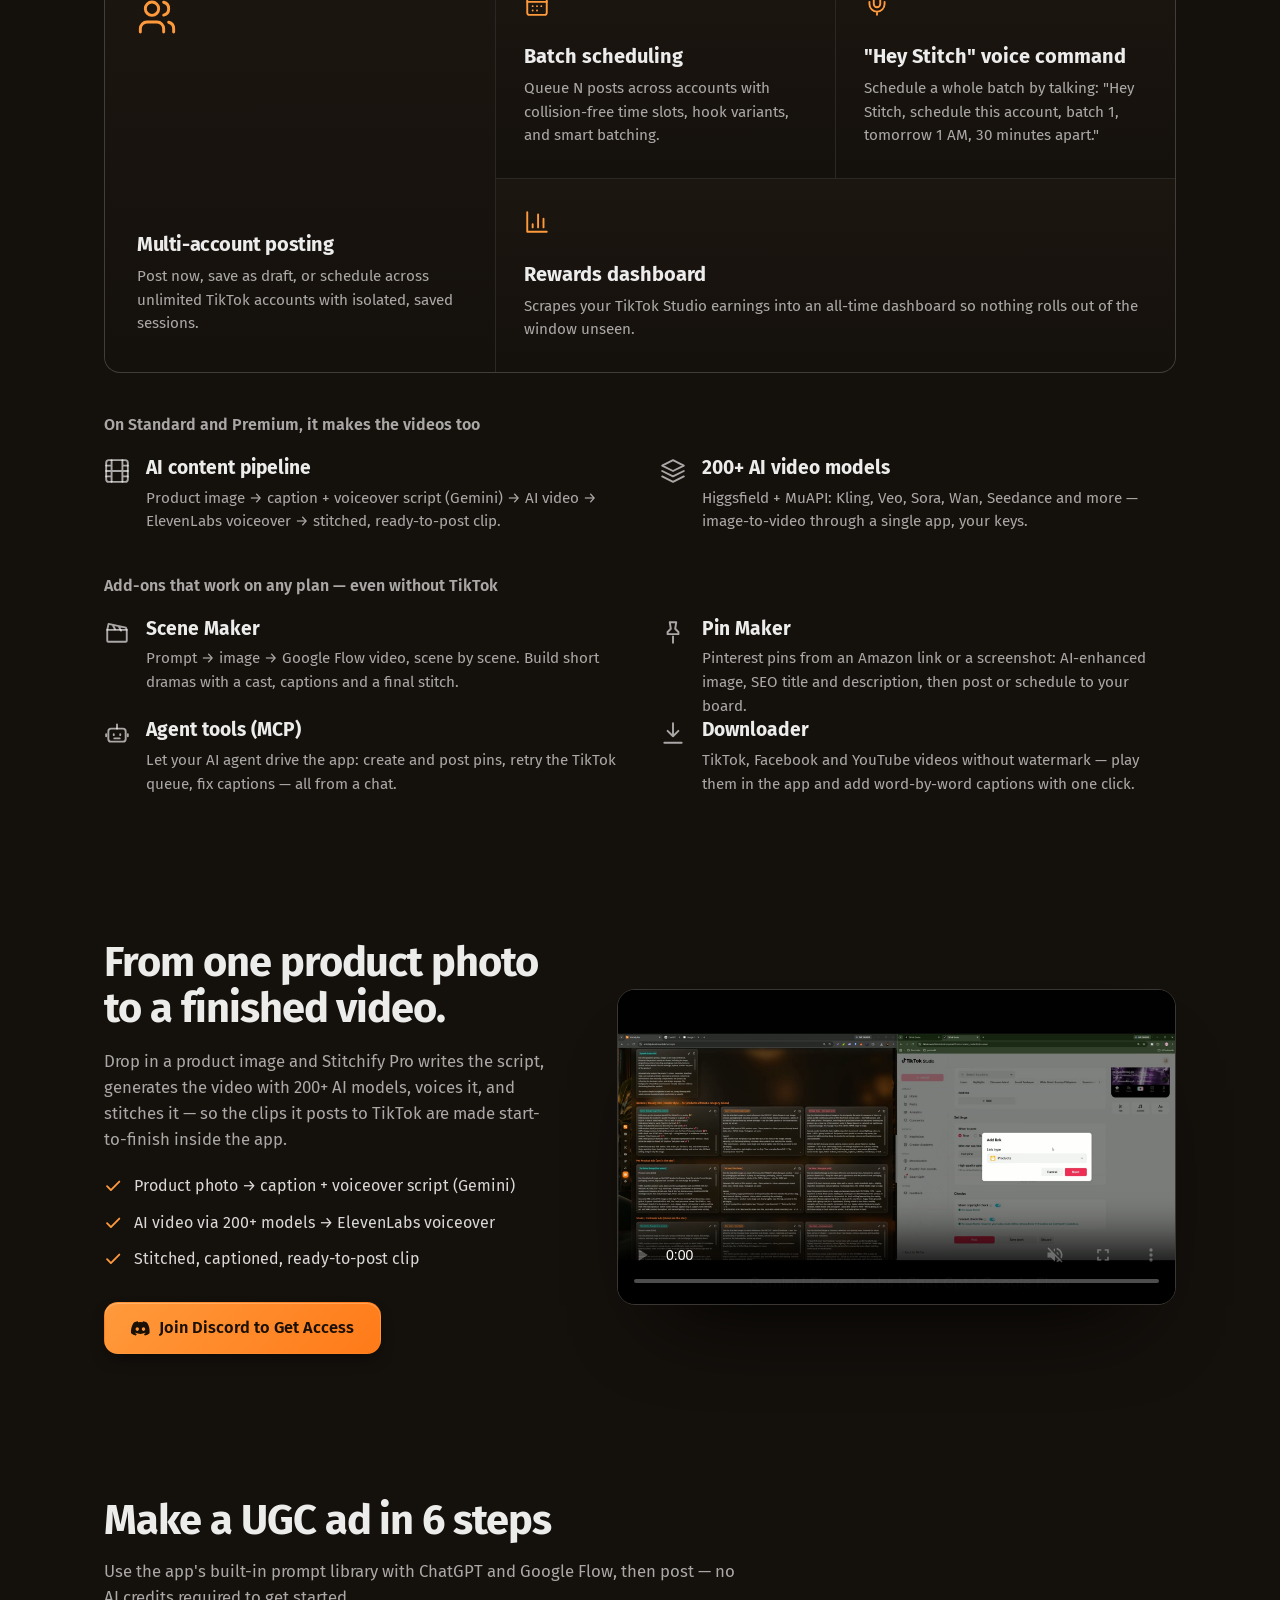
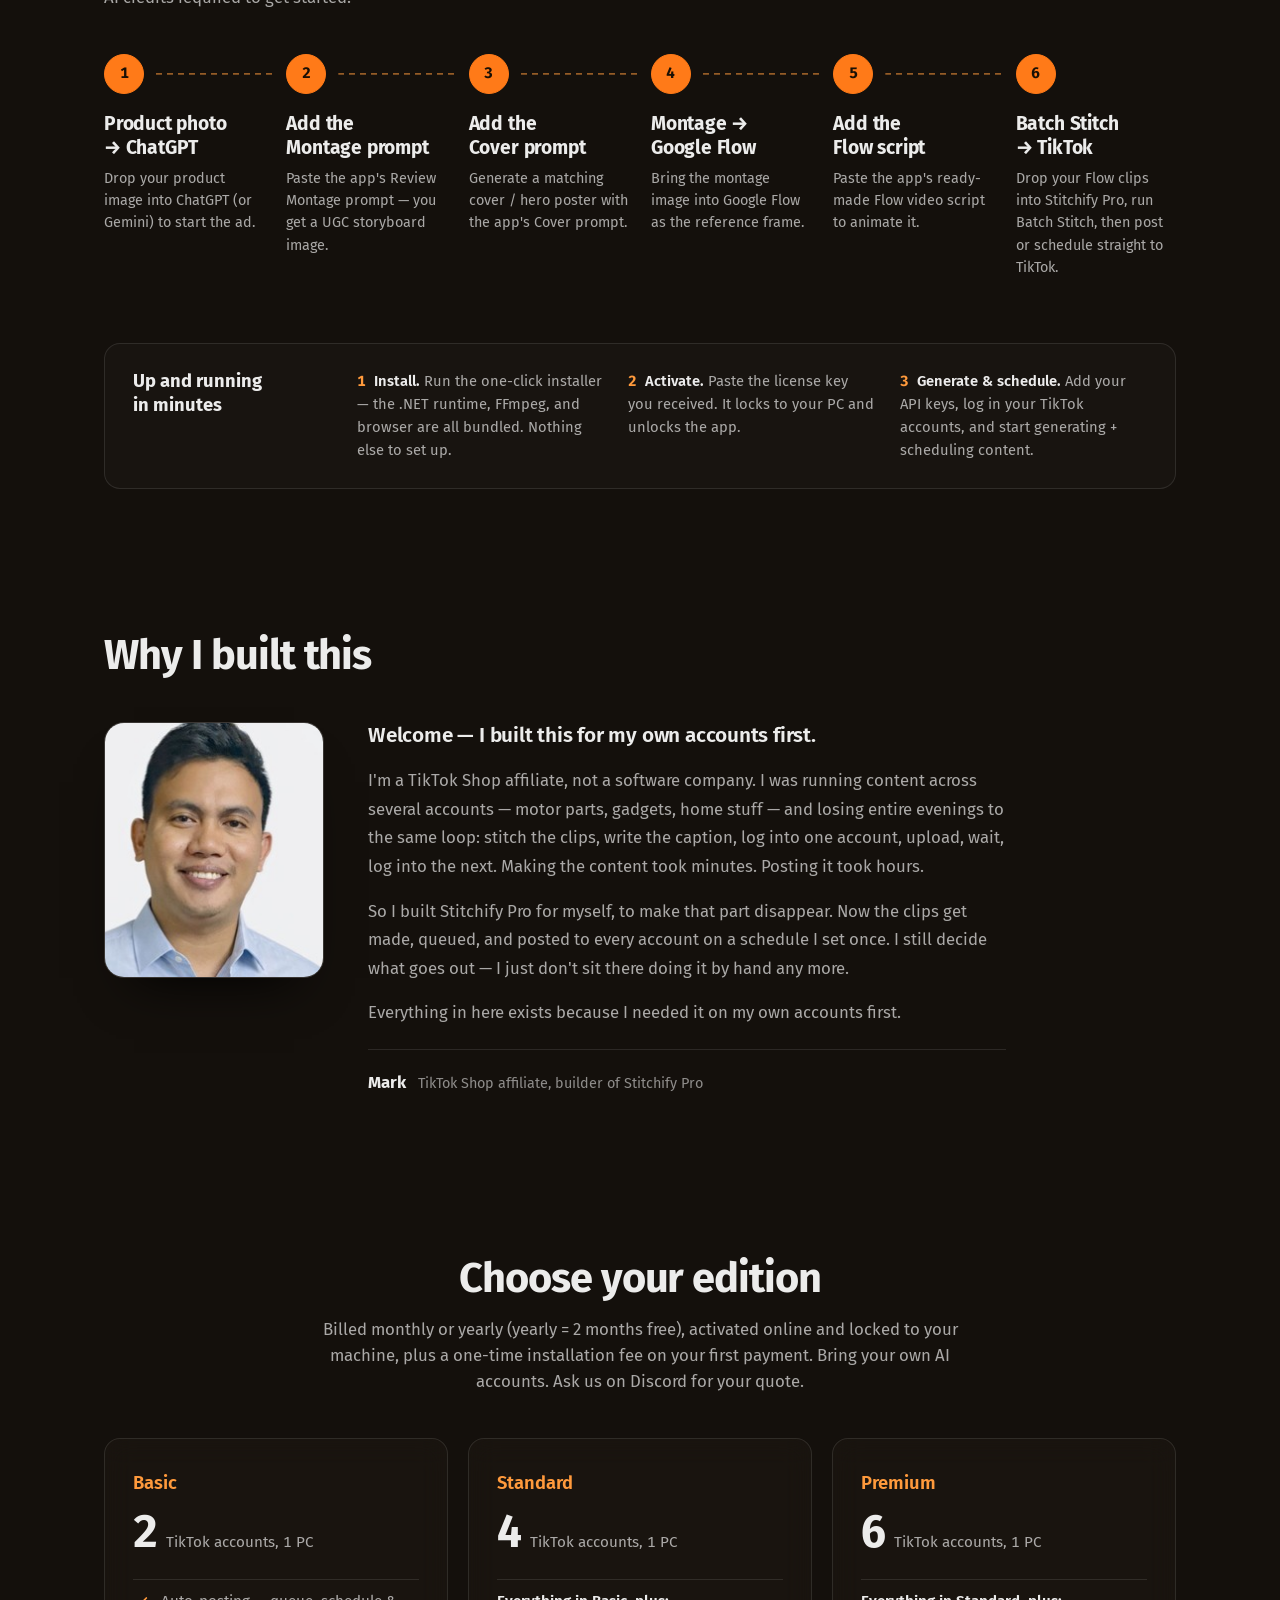
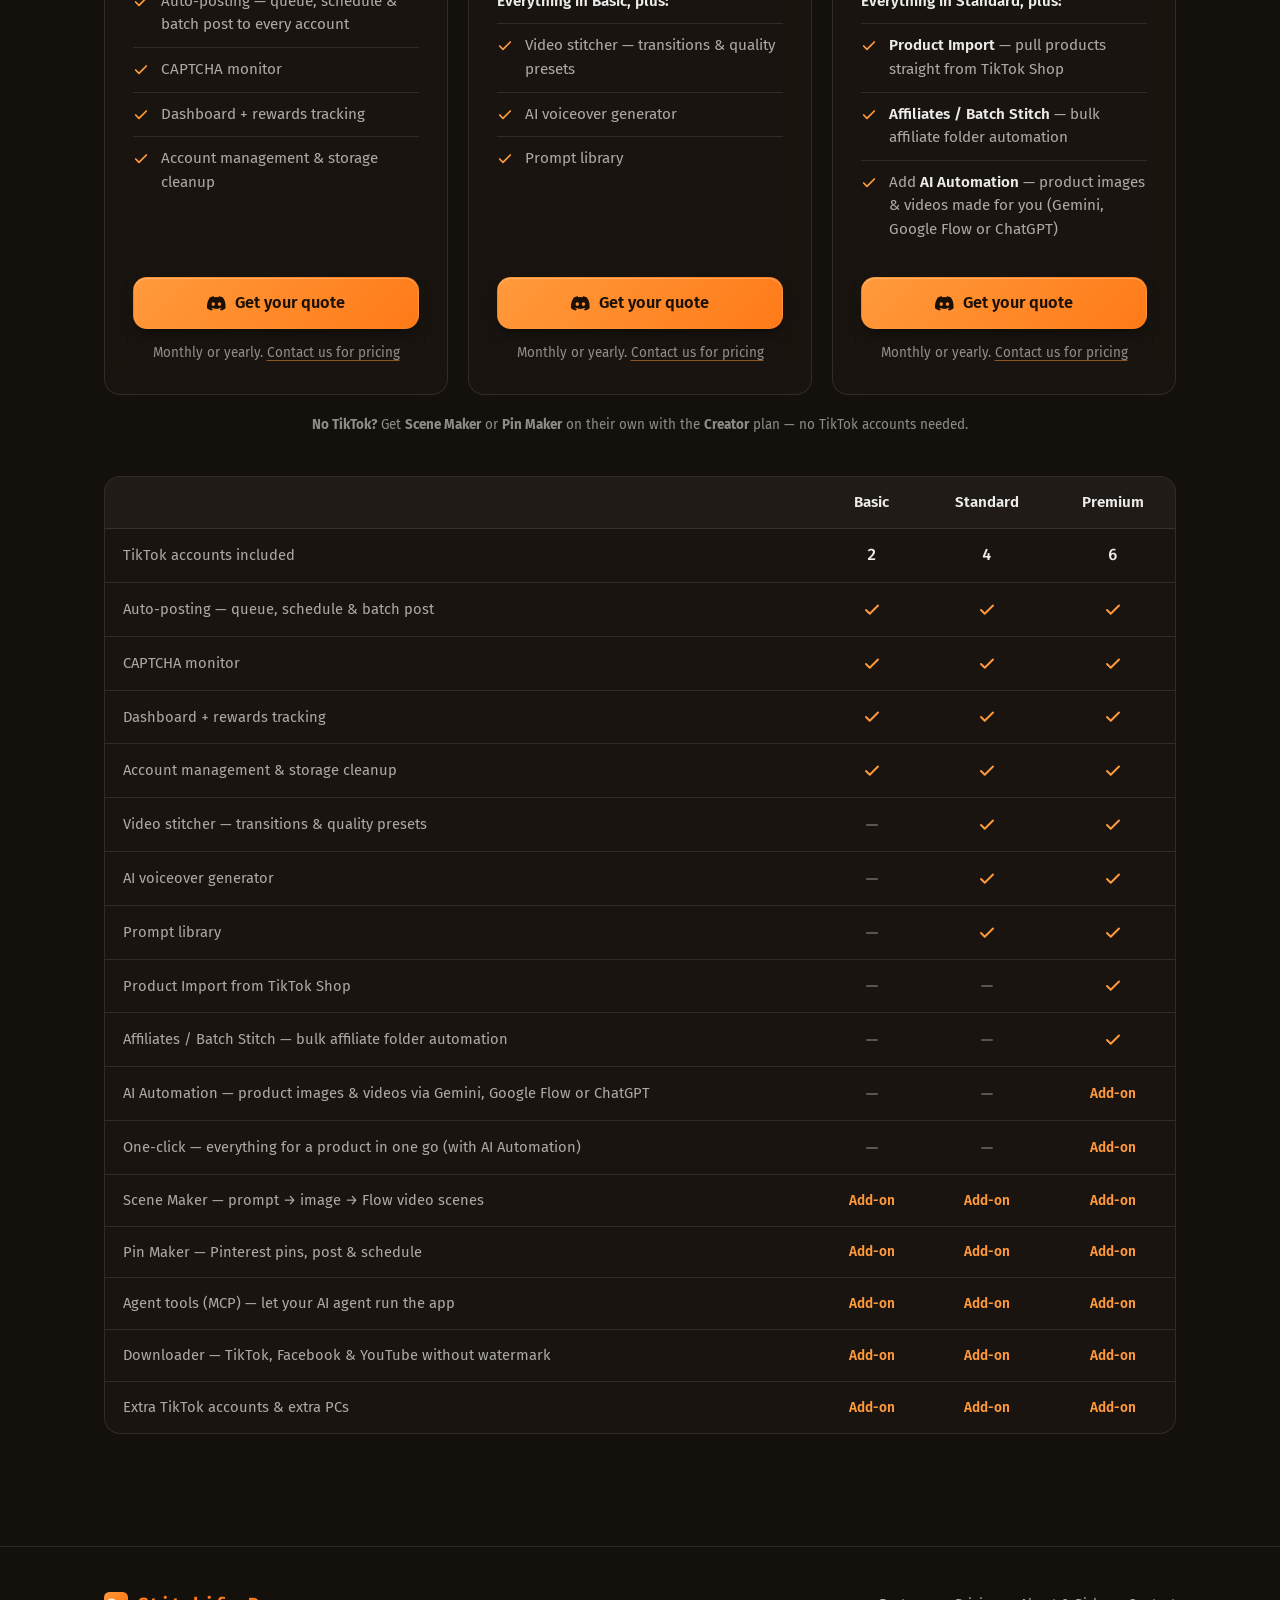
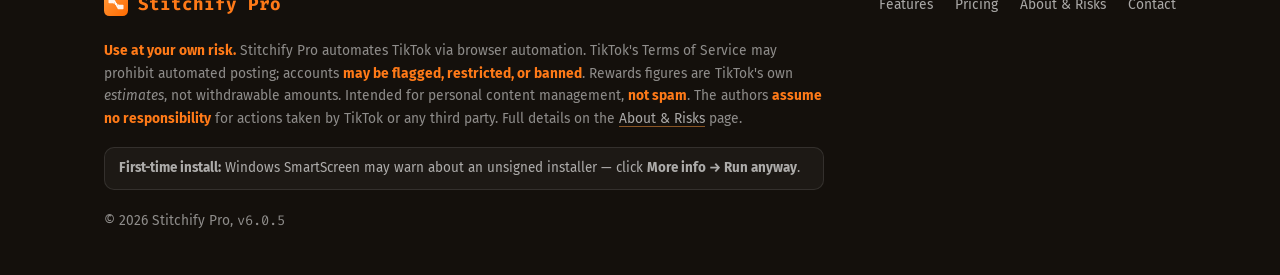
==== commit 373499e7: "Site: v6.0.5, add-ons section (Scene Maker, Pin Maker, agent tools, Downloader), Creator plan, insta" ====
--- a/index.html
+++ b/index.html
@@ -31,6 +31,10 @@
     <symbol id="i-clock" viewBox="0 0 24 24"><circle cx="12" cy="12" r="9"/><path d="M12 7v5l3 2"/></symbol>
     <symbol id="i-menu" viewBox="0 0 24 24"><path d="M4 6h16M4 12h16M4 18h16"/></symbol>
     <symbol id="i-x" viewBox="0 0 24 24"><path d="M18 6 6 18M6 6l12 12"/></symbol>
+    <symbol id="i-clapper" viewBox="0 0 24 24"><path d="M3 10h18v10a1 1 0 0 1-1 1H4a1 1 0 0 1-1-1V10Z"/><path d="m3 10 1.2-5.5 16 3.5L21 10M8 5.6l2.2 3.9M13.5 6.8l2.2 3.9"/></symbol>
+    <symbol id="i-pin" viewBox="0 0 24 24"><path d="M12 22v-6M9 3h6l-1 6 3 3v2H7v-2l3-3-1-6Z"/></symbol>
+    <symbol id="i-bot" viewBox="0 0 24 24"><rect x="4" y="8" width="16" height="12" rx="2.5"/><path d="M12 4v4M9 13v1M15 13v1M9.5 17h5M2 13v2M22 13v2"/></symbol>
+    <symbol id="i-download" viewBox="0 0 24 24"><path d="M12 3v12M7 10l5 5 5-5M4 21h16"/></symbol>
     <symbol id="i-maximize" viewBox="0 0 24 24"><path d="M8 3H5a2 2 0 0 0-2 2v3M21 8V5a2 2 0 0 0-2-2h-3M3 16v3a2 2 0 0 0 2 2h3M16 21h3a2 2 0 0 0 2-2v-3"/></symbol>
   </svg>
 
@@ -64,7 +68,7 @@
             <a class="btn btn-ghost btn-lg" href="#features">See what it does</a>
           </div>
           <ul class="hero-meta">
-            <li class="mono" data-version>v5.0.9</li>
+            <li class="mono" data-version>v6.0.5</li>
             <li>Windows 10/11</li>
             <li>One-click installer</li>
           </ul>
@@ -183,6 +187,38 @@
             </div>
           </div>
         </div>
+
+        <div class="feat-making">
+          <h3 class="feat-group">Add-ons that work on any plan — even without TikTok</h3>
+          <div class="feat feat-sm">
+            <svg class="i feat-ic"><use href="#i-clapper"/></svg>
+            <div>
+              <h4>Scene Maker</h4>
+              <p>Prompt → image → Google Flow video, scene by scene. Build short dramas with a cast, captions and a final stitch.</p>
+            </div>
+          </div>
+          <div class="feat feat-sm">
+            <svg class="i feat-ic"><use href="#i-pin"/></svg>
+            <div>
+              <h4>Pin Maker</h4>
+              <p>Pinterest pins from an Amazon link or a screenshot: AI-enhanced image, SEO title and description, then post or schedule to your board.</p>
+            </div>
+          </div>
+          <div class="feat feat-sm">
+            <svg class="i feat-ic"><use href="#i-bot"/></svg>
+            <div>
+              <h4>Agent tools (MCP)</h4>
+              <p>Let your AI agent drive the app: create and post pins, retry the TikTok queue, fix captions — all from a chat.</p>
+            </div>
+          </div>
+          <div class="feat feat-sm">
+            <svg class="i feat-ic"><use href="#i-download"/></svg>
+            <div>
+              <h4>Downloader</h4>
+              <p>TikTok, Facebook and YouTube videos without watermark — play them in the app and add word-by-word captions with one click.</p>
+            </div>
+          </div>
+        </div>
       </div>
     </section>
 
@@ -335,7 +371,7 @@
 
     <section id="pricing">
       <div class="wrap">
-        <div class="section-head section-head-center"><h2>Choose your edition</h2><p>Billed monthly or yearly (yearly = 2 months free), activated online and locked to your machine. Bring your own AI accounts. Ask us on Discord for your quote.</p></div>
+        <div class="section-head section-head-center"><h2>Choose your edition</h2><p>Billed monthly or yearly (yearly = 2 months free), activated online and locked to your machine, plus a one-time installation fee on your first payment. Bring your own AI accounts. Ask us on Discord for your quote.</p></div>
         <div class="pricing">
           <div class="card price-card">
             <h3 class="tier">Basic</h3>
@@ -374,6 +410,8 @@
             <p class="price-note">Monthly or yearly. <a data-contact>Contact us for pricing</a></p>
           </div>
         </div>
+
+        <p class="price-note" style="text-align:center; margin-top:20px;"><strong>No TikTok?</strong> Get <strong>Scene Maker</strong> or <strong>Pin Maker</strong> on their own with the <strong>Creator</strong> plan — no TikTok accounts needed.</p>
 
         <div class="compare-wrap">
           <table class="compare-table">
@@ -399,6 +437,9 @@
               <tr><th class="compare-feature" scope="row">Affiliates / Batch Stitch — bulk affiliate folder automation</th><td class="no"></td><td class="no"></td><td class="yes"></td></tr>
               <tr><th class="compare-feature" scope="row">AI Automation — product images &amp; videos via Gemini, Google Flow or ChatGPT</th><td class="no"></td><td class="no"></td><td class="addon">Add-on</td></tr>
               <tr><th class="compare-feature" scope="row">One-click — everything for a product in one go (with AI Automation)</th><td class="no"></td><td class="no"></td><td class="addon">Add-on</td></tr>
+              <tr><th class="compare-feature" scope="row">Scene Maker — prompt → image → Flow video scenes</th><td class="addon">Add-on</td><td class="addon">Add-on</td><td class="addon">Add-on</td></tr>
+              <tr><th class="compare-feature" scope="row">Pin Maker — Pinterest pins, post &amp; schedule</th><td class="addon">Add-on</td><td class="addon">Add-on</td><td class="addon">Add-on</td></tr>
+              <tr><th class="compare-feature" scope="row">Agent tools (MCP) — let your AI agent run the app</th><td class="addon">Add-on</td><td class="addon">Add-on</td><td class="addon">Add-on</td></tr>
               <tr><th class="compare-feature" scope="row">Downloader — TikTok, Facebook &amp; YouTube without watermark</th><td class="addon">Add-on</td><td class="addon">Add-on</td><td class="addon">Add-on</td></tr>
               <tr><th class="compare-feature" scope="row">Extra TikTok accounts &amp; extra PCs</th><td class="addon">Add-on</td><td class="addon">Add-on</td><td class="addon">Add-on</td></tr>
             </tbody>
@@ -424,7 +465,7 @@
           <div class="docs-num">1</div>
           <div>
             <h3>Join Discord &amp; get your license key</h3>
-            <p>Tell us which edition you want (Basic, Standard, or Premium) and how you'll pay — we'll send you a license key.</p>
+            <p>Tell us which edition you want (Basic, Standard, Premium, or Creator for Scene Maker / Pin Maker only) and how you'll pay — we'll send you a license key.</p>
           </div>
         </div>
         <div class="card docs-step">
@@ -555,7 +596,7 @@
       </div>
       <p class="disclaimer"><strong>Use at your own risk.</strong> Stitchify Pro automates TikTok via browser automation. TikTok's Terms of Service may prohibit automated posting; accounts <strong>may be flagged, restricted, or banned</strong>. Rewards figures are TikTok's own <em>estimates</em>, not withdrawable amounts. Intended for personal content management, <strong>not spam</strong>. The authors <strong>assume no responsibility</strong> for actions taken by TikTok or any third party. Full details on the <a href="#about">About &amp; Risks</a> page.</p>
       <div class="smartscreen"><strong>First-time install:</strong> Windows SmartScreen may warn about an unsigned installer — click <strong>More info → Run anyway</strong>.</div>
-      <p class="copyright">© <span id="year">2026</span> Stitchify Pro, <span class="mono" data-version>v5.0.9</span></p>
+      <p class="copyright">© <span id="year">2026</span> Stitchify Pro, <span class="mono" data-version>v6.0.5</span></p>
     </div>
   </footer>
 
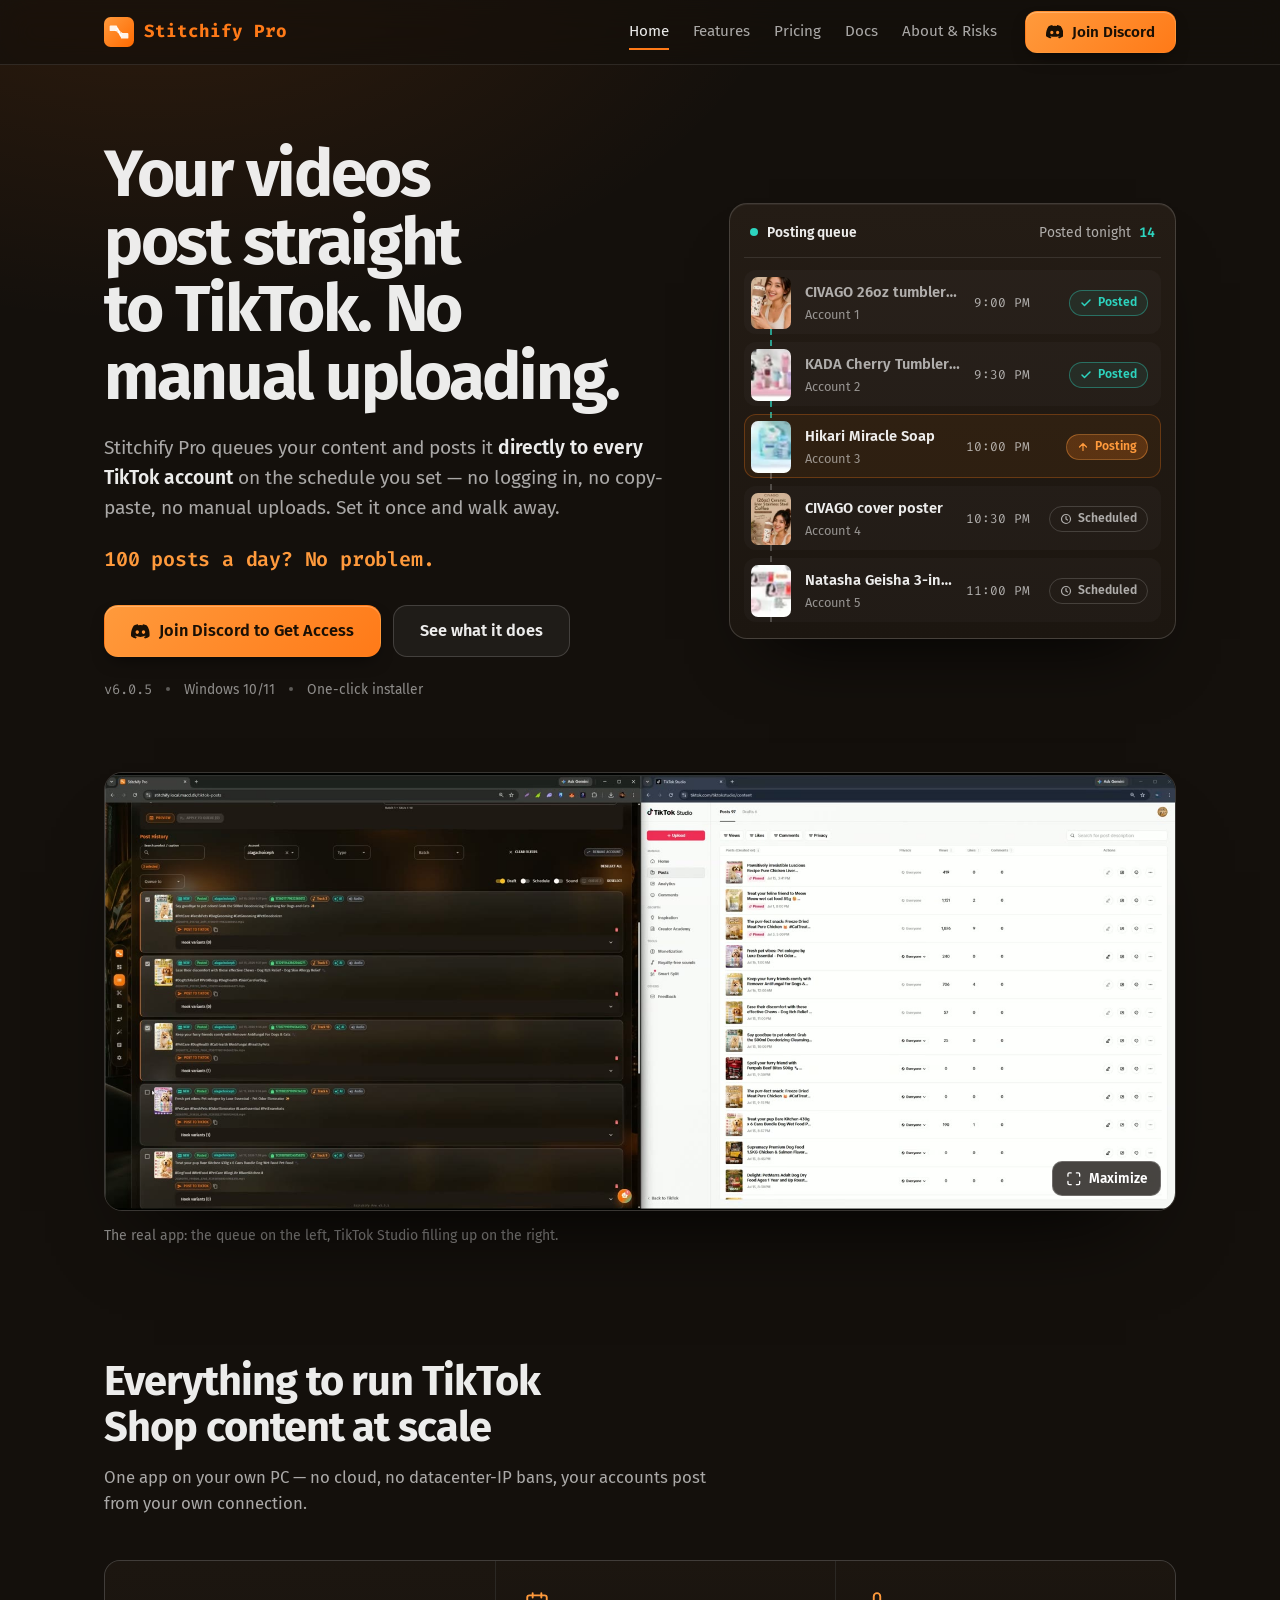
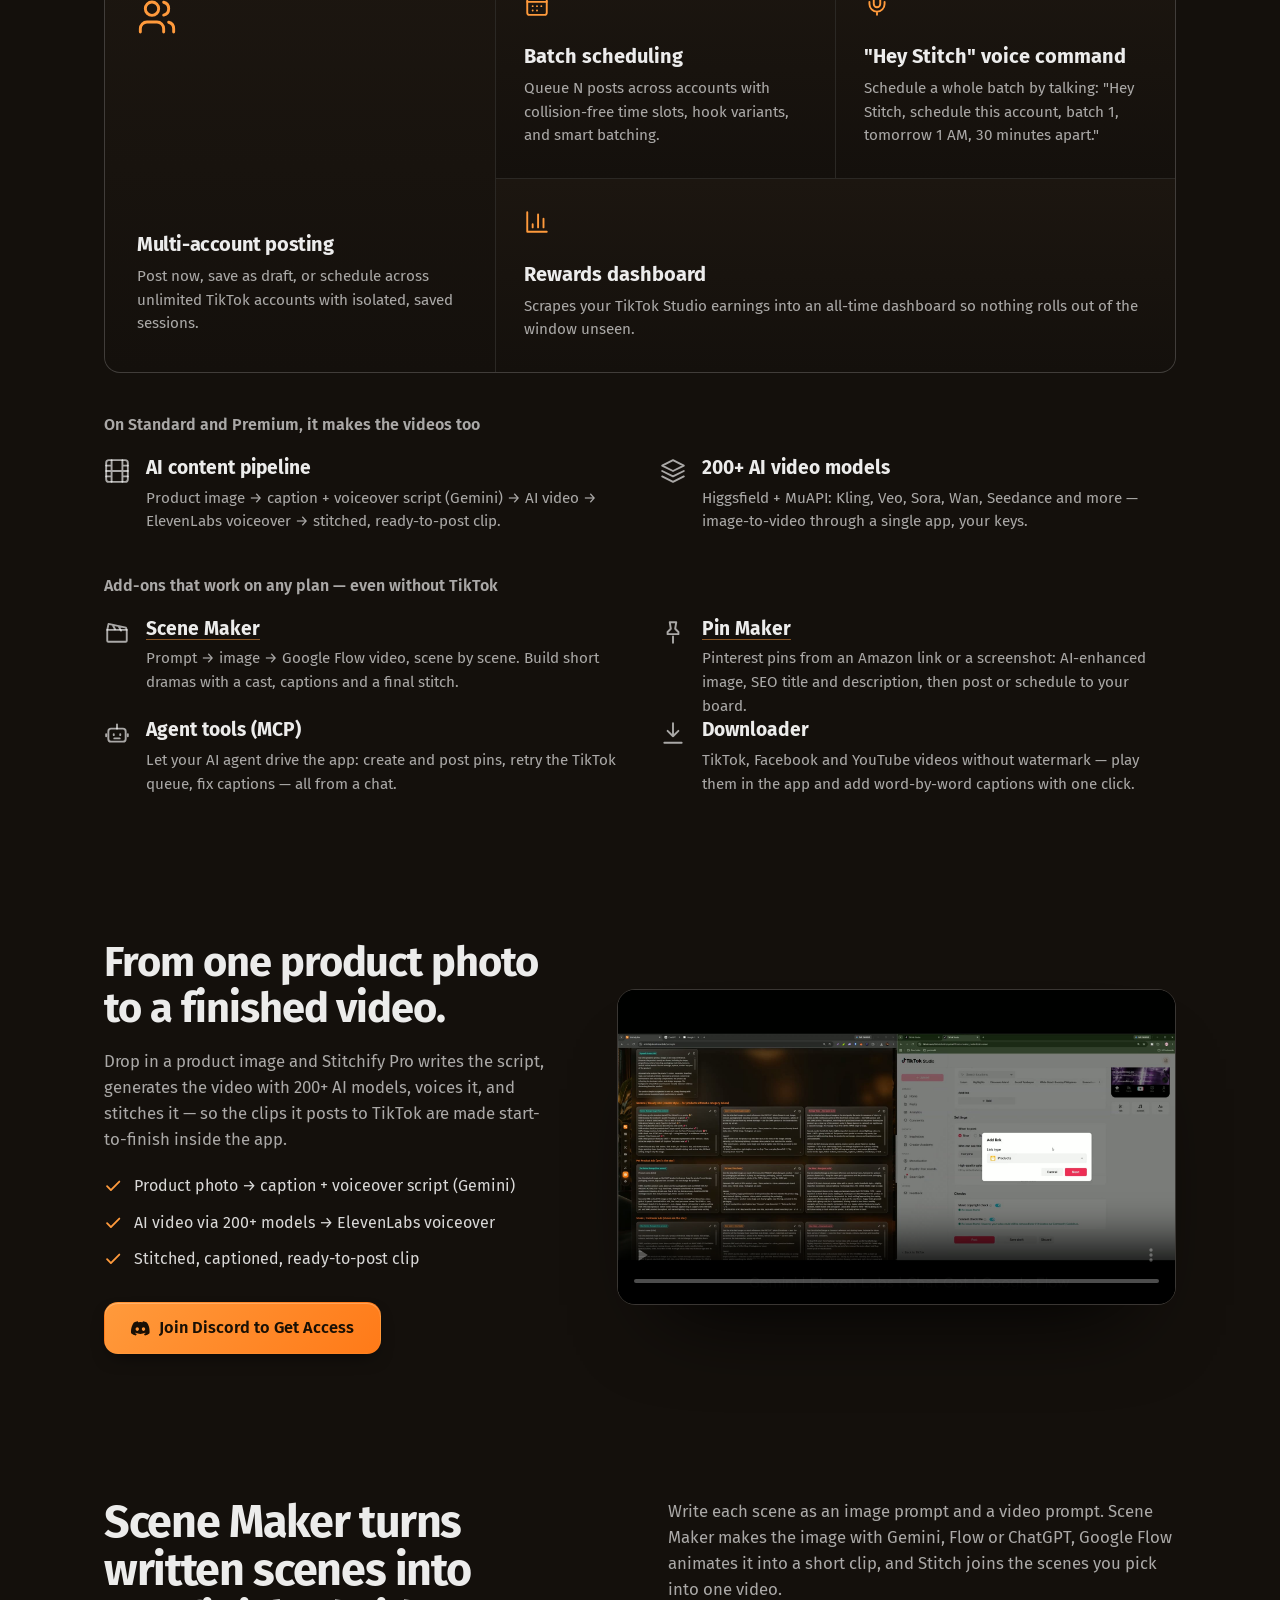
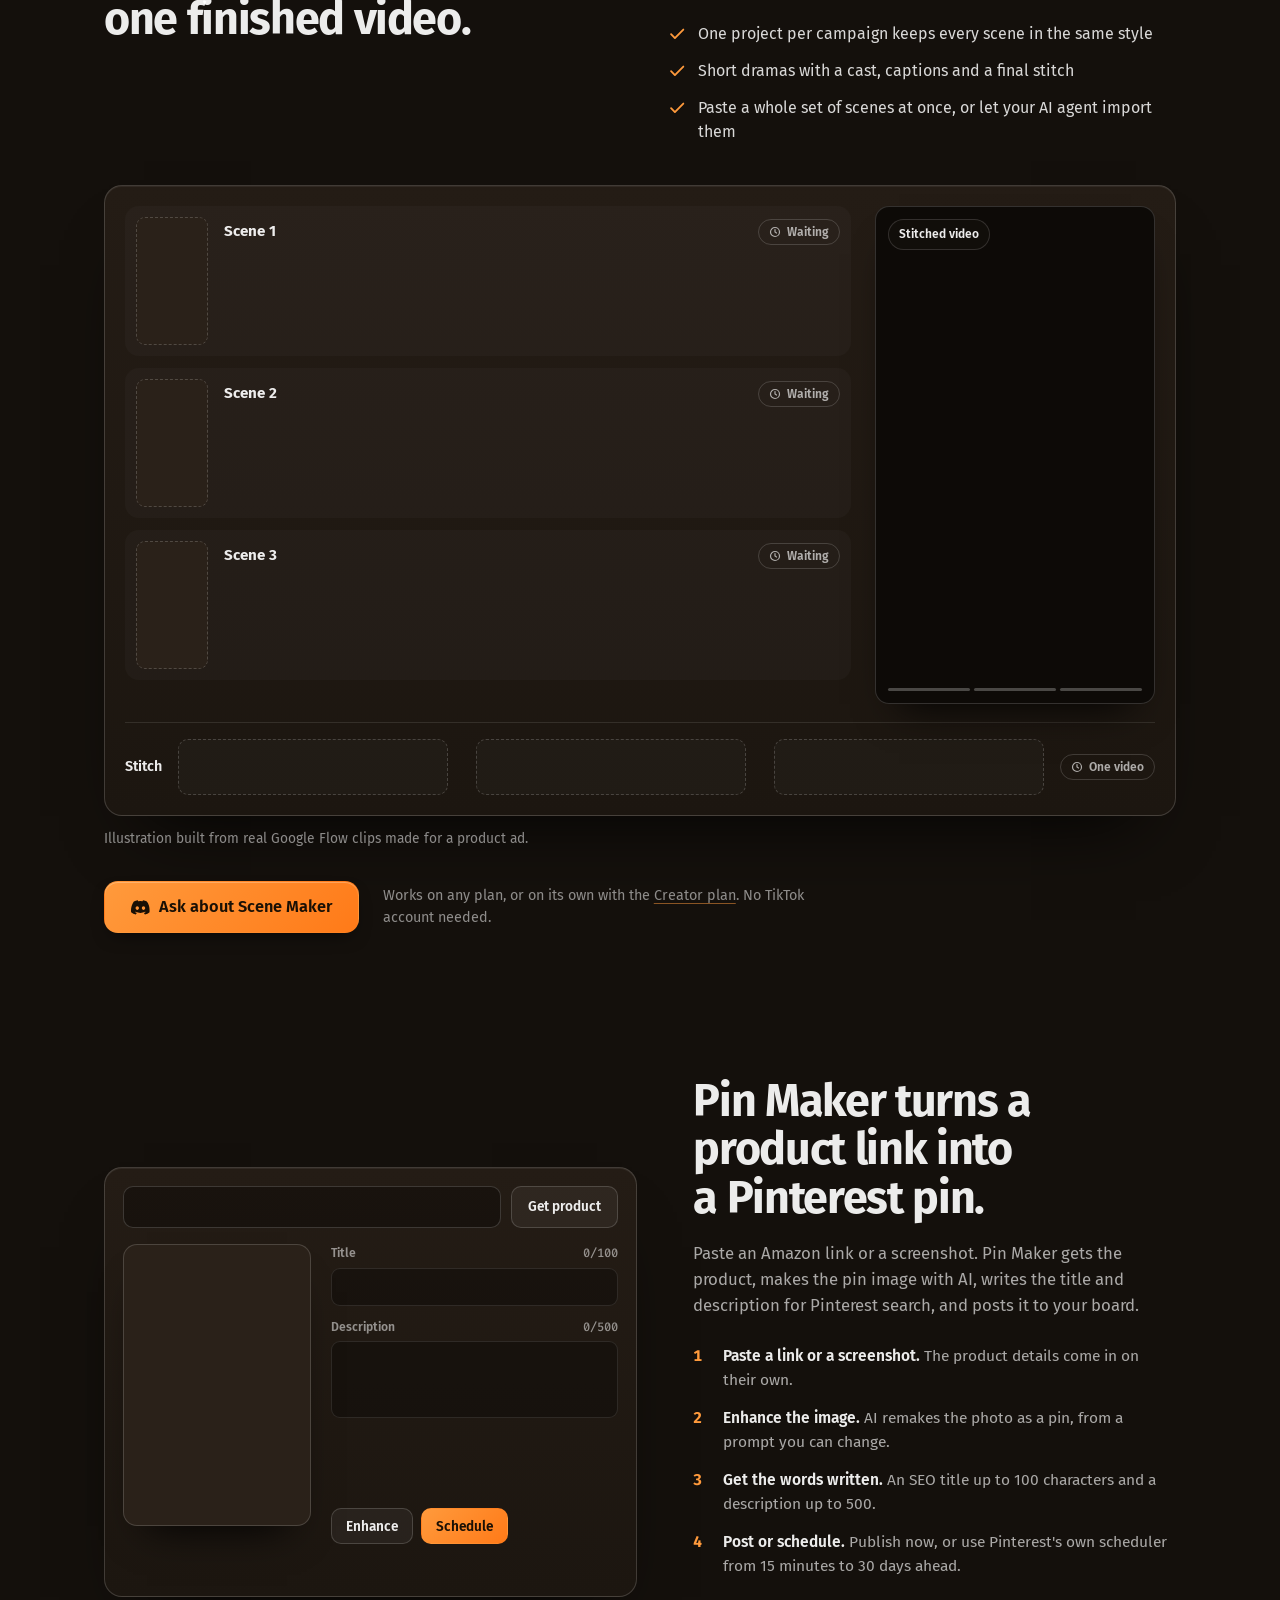
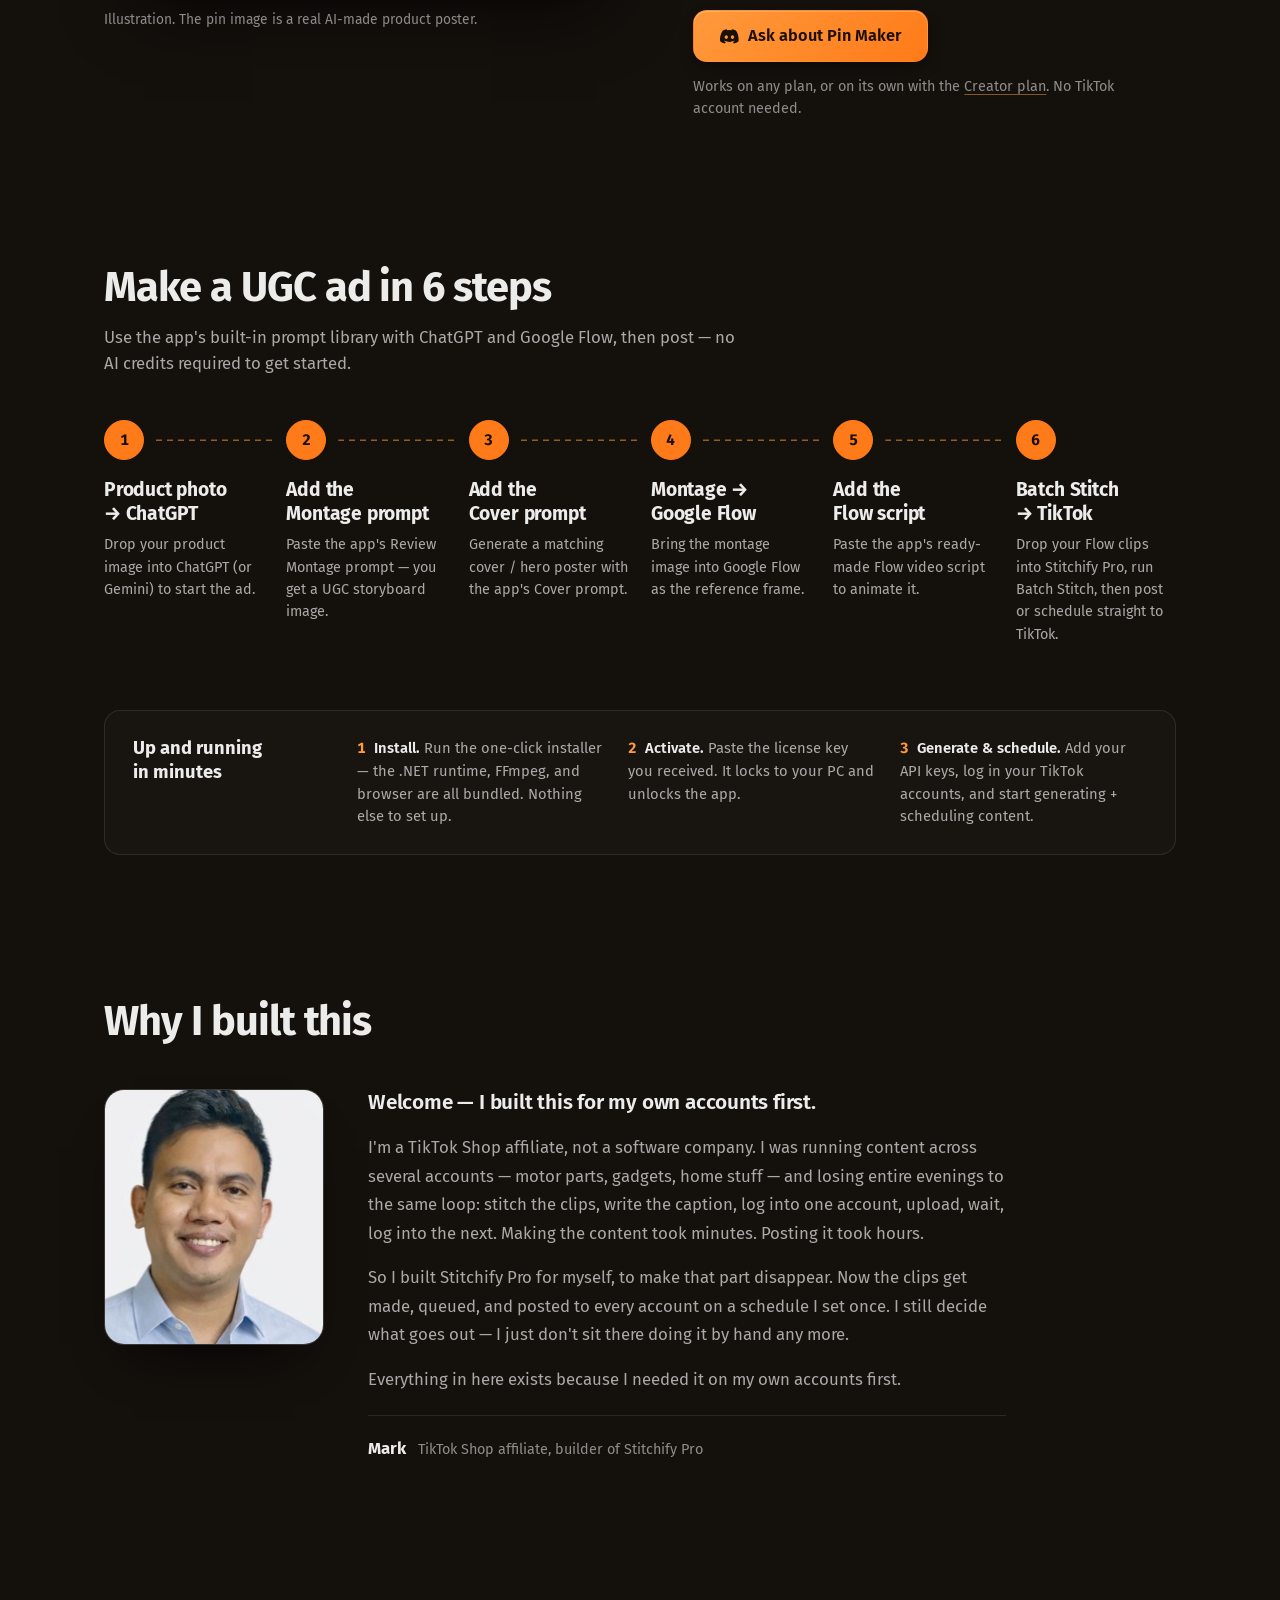
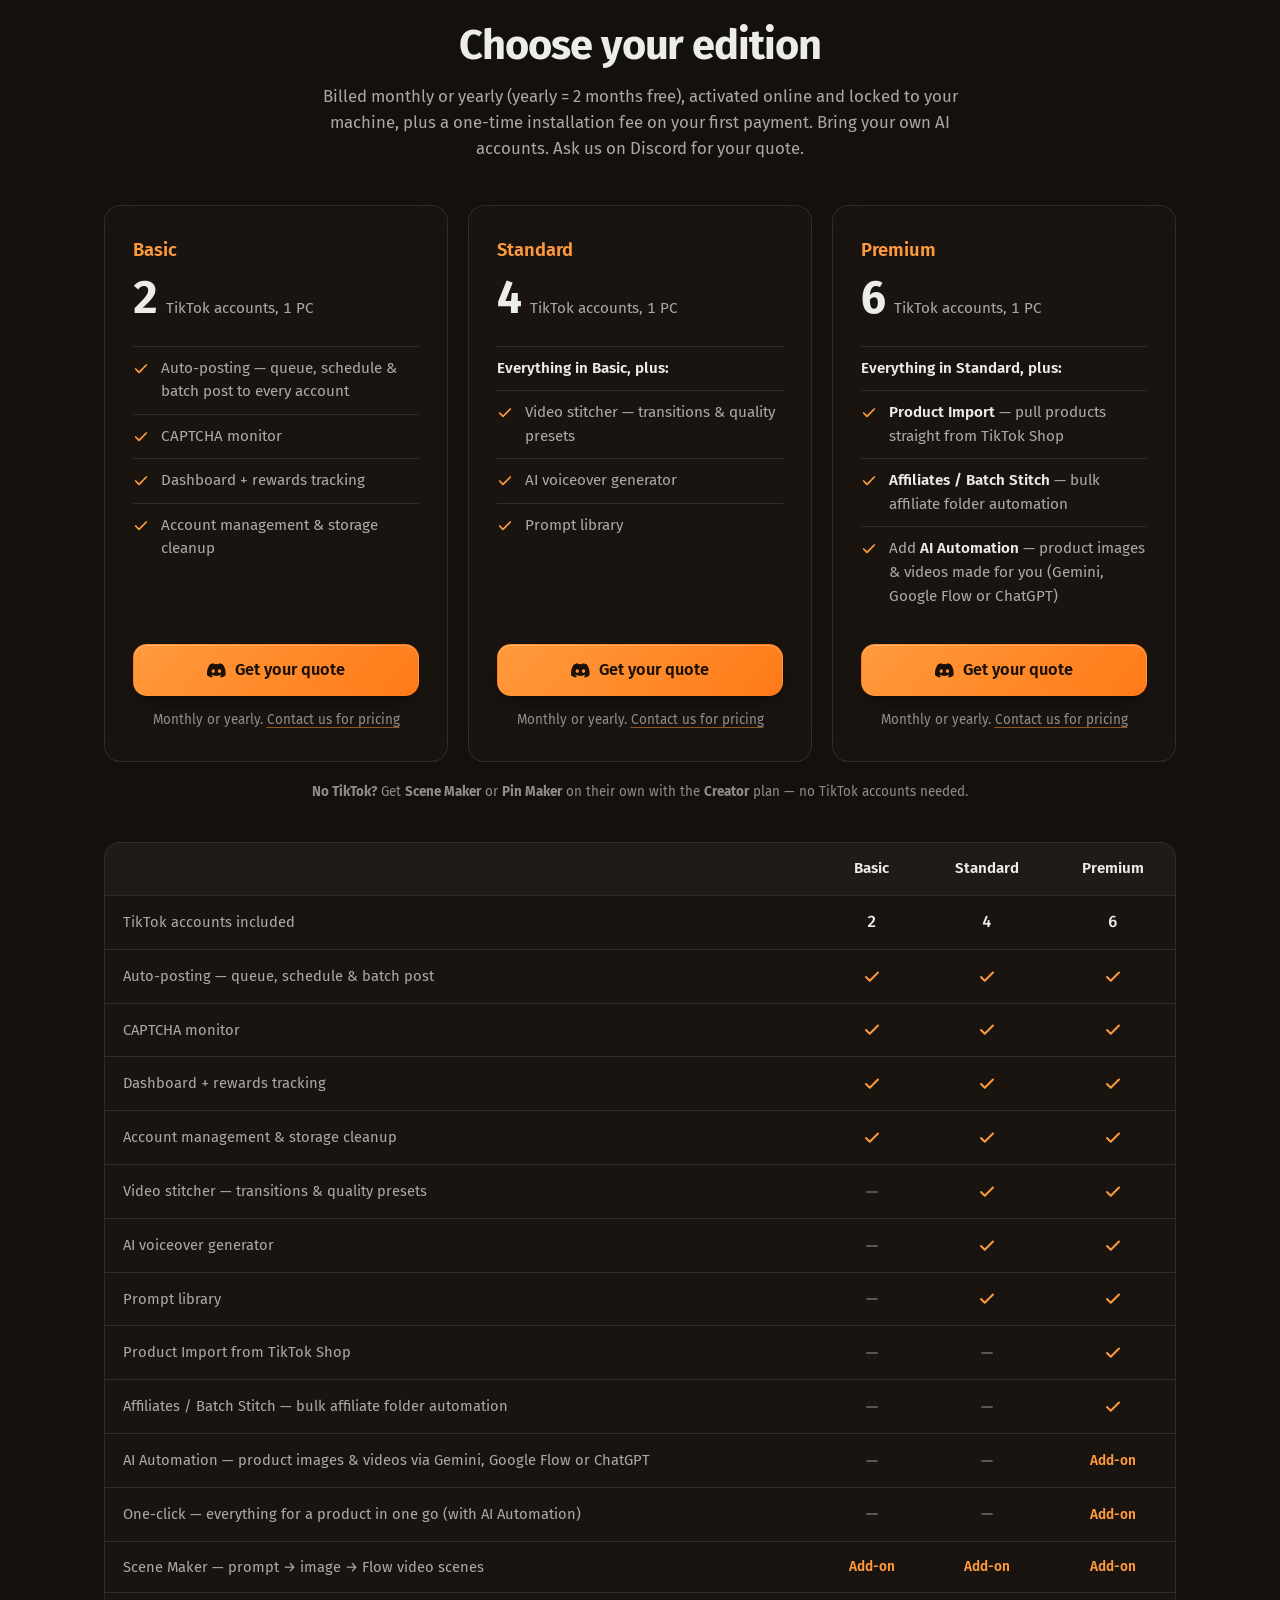
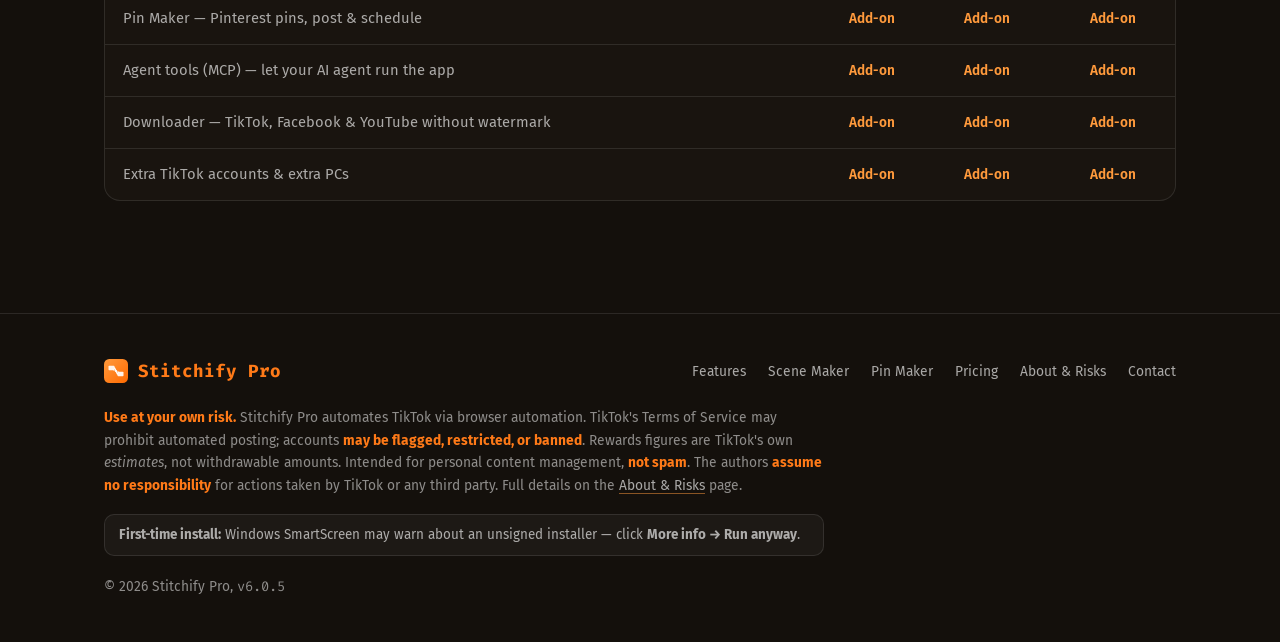
==== commit 1fed8f6e: "Site: Scene Maker and Pin Maker showcase sections with demo images Co-Authored-By: Claude Opus 5.5 <" ====
--- a/index.html
+++ b/index.html
@@ -193,14 +193,14 @@
           <div class="feat feat-sm">
             <svg class="i feat-ic"><use href="#i-clapper"/></svg>
             <div>
-              <h4>Scene Maker</h4>
+              <h4><a class="feat-link" href="#scene-maker">Scene Maker</a></h4>
               <p>Prompt → image → Google Flow video, scene by scene. Build short dramas with a cast, captions and a final stitch.</p>
             </div>
           </div>
           <div class="feat feat-sm">
             <svg class="i feat-ic"><use href="#i-pin"/></svg>
             <div>
-              <h4>Pin Maker</h4>
+              <h4><a class="feat-link" href="#pin-maker">Pin Maker</a></h4>
               <p>Pinterest pins from an Amazon link or a screenshot: AI-enhanced image, SEO title and description, then post or schedule to your board.</p>
             </div>
           </div>
@@ -238,6 +238,141 @@
           <video src="assets/demo/stich_demo-1080.mp4" poster="assets/demo/stich_demo-poster.jpg"
                  autoplay loop muted playsinline preload="auto" controls
                  aria-label="Stitchify Pro — product photo to finished video"></video>
+        </div>
+      </div>
+    </section>
+
+    <!-- ================= SCENE MAKER (add-on) =================
+         Promo links can land here directly: /#scene-maker. The studio below is an illustration
+         driven by js/main.js (sceneStudio); its images are stills from real Google Flow clips in
+         assets/demo/addons/. Swap in real Scene Maker screenshots there when you have them. -->
+    <section id="scene-maker" class="addon">
+      <div class="wrap">
+        <div class="addon-head">
+          <h2>Scene Maker turns written scenes into one finished video.</h2>
+          <div class="addon-intro">
+            <p>Write each scene as an image prompt and a video prompt. Scene Maker makes the image with Gemini, Flow or ChatGPT, Google Flow animates it into a short clip, and Stitch joins the scenes you pick into one video.</p>
+            <ul class="tick-list">
+              <li><svg class="i"><use href="#i-check"/></svg>One project per campaign keeps every scene in the same style</li>
+              <li><svg class="i"><use href="#i-check"/></svg>Short dramas with a cast, captions and a final stitch</li>
+              <li><svg class="i"><use href="#i-check"/></svg>Paste a whole set of scenes at once, or let your AI agent import them</li>
+            </ul>
+          </div>
+        </div>
+
+        <figure class="studio" id="sceneStudio">
+          <div class="studio-panel" role="img" aria-label="Illustration of Scene Maker: three scenes are written as prompts, turned into images, animated into clips, then stitched into one video.">
+            <ol class="ss-list" aria-hidden="true">
+              <li class="ss-scene" data-state="done">
+                <div class="ss-thumb"><img src="assets/demo/addons/scene-1.jpg" alt="" width="300" height="534" loading="lazy" /></div>
+                <div class="ss-body">
+                  <div class="ss-top"><b>Scene 1</b><span class="ss-pill"></span></div>
+                  <p class="ss-prompt" data-prompt="Woman in a warm living room holds up the CIVAGO tumbler and its box, smiling at camera.">Woman in a warm living room holds up the CIVAGO tumbler and its box, smiling at camera.</p>
+                </div>
+              </li>
+              <li class="ss-scene" data-state="done">
+                <div class="ss-thumb"><img src="assets/demo/addons/scene-2.jpg" alt="" width="300" height="534" loading="lazy" /></div>
+                <div class="ss-body">
+                  <div class="ss-top"><b>Scene 2</b><span class="ss-pill"></span></div>
+                  <p class="ss-prompt" data-prompt="She sips through the straw, lamp light behind her, candid and relaxed.">She sips through the straw, lamp light behind her, candid and relaxed.</p>
+                </div>
+              </li>
+              <li class="ss-scene" data-state="done">
+                <div class="ss-thumb"><img src="assets/demo/addons/scene-3.jpg" alt="" width="300" height="534" loading="lazy" /></div>
+                <div class="ss-body">
+                  <div class="ss-top"><b>Scene 3</b><span class="ss-pill"></span></div>
+                  <p class="ss-prompt" data-prompt="Close-up of the puppy print, slow push-in, soft daylight.">Close-up of the puppy print, slow push-in, soft daylight.</p>
+                </div>
+              </li>
+            </ol>
+
+            <div class="ss-preview" aria-hidden="true">
+              <div class="ss-screen">
+                <img src="assets/demo/addons/scene-1.jpg" alt="" width="300" height="534" loading="lazy" />
+                <img src="assets/demo/addons/scene-2.jpg" alt="" width="300" height="534" loading="lazy" />
+                <img src="assets/demo/addons/scene-3.jpg" alt="" width="300" height="534" loading="lazy" />
+                <span class="ss-badge">Stitched video</span>
+                <div class="ss-bar"><i></i><i></i><i></i></div>
+              </div>
+            </div>
+
+            <div class="ss-stitch" aria-hidden="true">
+              <span class="ss-stitch-label">Stitch</span>
+              <div class="ss-track">
+                <span class="ss-slot"><img src="assets/demo/addons/scene-1.jpg" alt="" loading="lazy" /></span>
+                <span class="ss-join"></span>
+                <span class="ss-slot"><img src="assets/demo/addons/scene-2.jpg" alt="" loading="lazy" /></span>
+                <span class="ss-join"></span>
+                <span class="ss-slot"><img src="assets/demo/addons/scene-3.jpg" alt="" loading="lazy" /></span>
+              </div>
+              <span class="ss-out">One video</span>
+            </div>
+          </div>
+          <figcaption>Illustration built from real Google Flow clips made for a product ad.</figcaption>
+        </figure>
+
+        <div class="addon-cta">
+          <a class="btn btn-primary btn-lg" href="https://discord.gg/hhvxmvm9N" target="_blank" rel="noopener"><svg class="i"><use href="#i-discord"/></svg>Ask about Scene Maker</a>
+          <p>Works on any plan, or on its own with the <a href="#pricing">Creator plan</a>. No TikTok account needed.</p>
+        </div>
+      </div>
+    </section>
+
+    <!-- ================= PIN MAKER (add-on) =================
+         Promo links can land here directly: /#pin-maker. The builder is an illustration driven
+         by js/main.js (pinBuilder). The plain photo and the enhanced pin are stills from the
+         demo video in assets/demo/addons/. -->
+    <section id="pin-maker" class="addon">
+      <div class="wrap pin-layout">
+        <figure class="pin-figure" id="pinBuilder">
+          <div class="pin-panel" role="img" aria-label="Illustration of Pin Maker: a product link is pasted, the title and description are written, the image is enhanced into a pin, and the pin is scheduled to a board.">
+            <div class="pb-link" aria-hidden="true">
+              <span class="pb-input mono"><span class="pb-typed" data-text="amazon.com/dp/B0CIVAGO26">amazon.com/dp/B0CIVAGO26</span></span>
+              <span class="pb-btn">Get product</span>
+            </div>
+            <div class="pb-body" aria-hidden="true">
+              <div class="pb-pin">
+                <img class="pb-raw" src="assets/demo/addons/scene-3.jpg" alt="" width="300" height="534" loading="lazy" />
+                <img class="pb-enhanced" src="assets/demo/addons/pin-enhanced.jpg" alt="" width="276" height="414" loading="lazy" />
+                <span class="pb-sweep"></span>
+              </div>
+              <div class="pb-fields">
+                <div class="pb-field">
+                  <span class="pb-label">Title <em class="mono" data-count-for="title">58/100</em></span>
+                  <span class="pb-value pb-title" data-text="CIVAGO 26oz Ceramic-Lined Tumbler with Straw, Puppy Print">CIVAGO 26oz Ceramic-Lined Tumbler with Straw, Puppy Print</span>
+                </div>
+                <div class="pb-field">
+                  <span class="pb-label">Description <em class="mono" data-count-for="desc">143/500</em></span>
+                  <span class="pb-value pb-desc" data-text="A 26oz stainless steel tumbler with a ceramic liner, a straw lid and a cute puppy print. Made for desk coffee and road trips.">A 26oz stainless steel tumbler with a ceramic liner, a straw lid and a cute puppy print. Made for desk coffee and road trips.</span>
+                </div>
+                <div class="pb-row">
+                  <div class="pb-field"><span class="pb-label">Board</span><span class="pb-value">Kitchen finds</span></div>
+                  <div class="pb-field"><span class="pb-label">Post</span><span class="pb-value">Tomorrow 8 PM</span></div>
+                </div>
+                <div class="pb-actions">
+                  <span class="pb-btn pb-enhance">Enhance</span>
+                  <span class="pb-btn pb-primary">Schedule</span>
+                  <span class="pb-status">Scheduled on Pinterest</span>
+                </div>
+              </div>
+            </div>
+          </div>
+          <figcaption>Illustration. The pin image is a real AI-made product poster.</figcaption>
+        </figure>
+
+        <div class="pin-copy">
+          <h2>Pin Maker turns a product link into a Pinterest pin.</h2>
+          <p class="pin-lead">Paste an Amazon link or a screenshot. Pin Maker gets the product, makes the pin image with AI, writes the title and description for Pinterest search, and posts it to your board.</p>
+          <ol class="pin-steps">
+            <li><b>Paste a link or a screenshot.</b> The product details come in on their own.</li>
+            <li><b>Enhance the image.</b> AI remakes the photo as a pin, from a prompt you can change.</li>
+            <li><b>Get the words written.</b> An SEO title up to 100 characters and a description up to 500.</li>
+            <li><b>Post or schedule.</b> Publish now, or use Pinterest's own scheduler from 15 minutes to 30 days ahead.</li>
+          </ol>
+          <div class="addon-cta addon-cta-left">
+            <a class="btn btn-primary btn-lg" href="https://discord.gg/hhvxmvm9N" target="_blank" rel="noopener"><svg class="i"><use href="#i-discord"/></svg>Ask about Pin Maker</a>
+            <p>Works on any plan, or on its own with the <a href="#pricing">Creator plan</a>. No TikTok account needed.</p>
+          </div>
         </div>
       </div>
     </section>
@@ -589,6 +724,8 @@
         <a class="brand brand-sm" href="#home"><img src="assets/logo.svg" alt="" /> <span>Stitchify Pro</span></a>
         <nav class="foot-links" aria-label="Footer">
           <a href="#features">Features</a>
+          <a href="#scene-maker">Scene Maker</a>
+          <a href="#pin-maker">Pin Maker</a>
           <a href="#pricing">Pricing</a>
           <a href="#about">About &amp; Risks</a>
           <a data-contact>Contact</a>
--- a/css/style.css
+++ b/css/style.css
@@ -520,6 +520,154 @@
 .smartscreen { background: rgba(255, 255, 255, .04); border: 1px solid var(--border); border-radius: 10px; padding: 10px 14px; margin-top: 16px; color: var(--muted); font-size: 0.84rem; max-width: 720px; }
 .copyright { margin: 20px 0 0; }
 
+/* ---- Add-on sections (Scene Maker, Pin Maker) ----
+   Both mockups are shown in their finished state by default (no JS, reduced motion). The JS
+   players reset them and step through the process with the classes / data-state below. */
+.addon { scroll-margin-top: 72px; }
+.addon h2 { font-size: clamp(1.9rem, 3.6vw, 2.8rem); font-weight: 700; line-height: 1.08; letter-spacing: -0.03em; margin: 0; }
+.addon-head { display: grid; grid-template-columns: minmax(0, 1fr) minmax(0, 1fr); gap: 24px 56px; align-items: start; margin-bottom: 40px; }
+.addon-intro > p { color: var(--muted); font-size: 1.05rem; margin: 0 0 20px; max-width: 36em; }
+.addon .tick-list { margin-bottom: 0; }
+.addon-cta { display: flex; flex-wrap: wrap; align-items: center; gap: 14px 24px; margin-top: 32px; }
+.addon-cta p { margin: 0; color: var(--faint); font-size: 0.9rem; max-width: 30em; }
+.addon figure { margin: 0; }
+.addon figcaption { margin-top: 12px; font-size: 0.86rem; color: var(--faint); }
+.feat-link { text-decoration: underline; text-underline-offset: 4px; text-decoration-color: rgba(255, 154, 60, .5); transition: color .15s; }
+.feat-link:hover { color: var(--primary-2); }
+.typing::after { content: ""; display: inline-block; width: 7px; height: 1em; margin-left: 2px; vertical-align: -2px; background: var(--primary-2); animation: caret 1s steps(1) infinite; }
+@keyframes caret { 50% { opacity: 0; } }
+
+/* Shared look for the two mock panels (same family as the hero queue). */
+.studio-panel, .pin-panel {
+  background: linear-gradient(180deg, var(--surface-2), var(--surface));
+  border: 1px solid var(--border-strong); border-radius: 18px;
+  box-shadow: 0 40px 70px -40px rgba(0, 0, 0, .95), 0 1px 0 rgba(255, 255, 255, .06) inset;
+}
+/* Status pills: the label comes from data-label, the icon from --pill-ic. */
+.ss-pill, .ss-out, .pb-status {
+  display: inline-flex; align-items: center; gap: 6px; height: 26px; padding: 0 10px; border-radius: 999px;
+  font-size: 0.75rem; font-weight: 600; white-space: nowrap; color: var(--muted); border: 1px solid var(--border-strong);
+  transition: color .3s, border-color .3s, background .3s, opacity .4s, transform .4s var(--ease-out);
+}
+.ss-pill::before, .ss-out::before, .pb-status::before { content: ""; width: 12px; height: 12px; background: currentColor; -webkit-mask: var(--pill-ic) center / contain no-repeat; mask: var(--pill-ic) center / contain no-repeat; }
+.ss-pill::after { content: attr(data-label); }
+:root {
+  --ic-check: url("data:image/svg+xml,%3Csvg xmlns='http://www.w3.org/2000/svg' viewBox='0 0 24 24' fill='none' stroke='%23000' stroke-width='3' stroke-linecap='round' stroke-linejoin='round'%3E%3Cpath d='M20 6 9 17l-5-5'/%3E%3C/svg%3E");
+  --ic-clock: url("data:image/svg+xml,%3Csvg xmlns='http://www.w3.org/2000/svg' viewBox='0 0 24 24' fill='none' stroke='%23000' stroke-width='2.4' stroke-linecap='round'%3E%3Ccircle cx='12' cy='12' r='9'/%3E%3Cpath d='M12 7v5l3 2'/%3E%3C/svg%3E");
+  --ic-pen: url("data:image/svg+xml,%3Csvg xmlns='http://www.w3.org/2000/svg' viewBox='0 0 24 24' fill='none' stroke='%23000' stroke-width='2.4' stroke-linecap='round' stroke-linejoin='round'%3E%3Cpath d='M12 20h9M16.5 3.5a2.1 2.1 0 0 1 3 3L7 19l-4 1 1-4Z'/%3E%3C/svg%3E");
+  --ic-image: url("data:image/svg+xml,%3Csvg xmlns='http://www.w3.org/2000/svg' viewBox='0 0 24 24' fill='none' stroke='%23000' stroke-width='2.4' stroke-linecap='round' stroke-linejoin='round'%3E%3Crect x='3' y='3' width='18' height='18' rx='2'/%3E%3Ccircle cx='9' cy='9' r='2'/%3E%3Cpath d='m21 15-5-5L5 21'/%3E%3C/svg%3E");
+  --ic-play: url("data:image/svg+xml,%3Csvg xmlns='http://www.w3.org/2000/svg' viewBox='0 0 24 24' fill='%23000'%3E%3Cpath d='M7 4v16l13-8Z'/%3E%3C/svg%3E");
+}
+
+/* ---- Scene Maker studio ---- */
+.studio-panel {
+  display: grid; grid-template-columns: minmax(0, 1fr) 280px;
+  grid-template-areas: "list preview" "stitch stitch";
+  gap: 18px 24px; padding: 20px;
+}
+.ss-list { grid-area: list; list-style: none; margin: 0; padding: 0; display: grid; gap: 12px; align-content: start; }
+.ss-scene {
+  display: grid; grid-template-columns: 72px minmax(0, 1fr); gap: 16px; padding: 10px; border-radius: 14px;
+  background: rgba(255, 255, 255, .025); border: 1px solid transparent; transition: background .4s, border-color .4s;
+}
+.ss-scene.is-active { background: rgba(255, 122, 24, .07); border-color: rgba(255, 122, 24, .28); }
+.ss-thumb { position: relative; aspect-ratio: 9 / 16; border-radius: 9px; overflow: hidden; background: #2a2119; outline: 1px dashed rgba(255, 255, 255, .18); outline-offset: -1px; }
+.ss-thumb img { display: block; width: 100%; height: 100%; object-fit: cover; clip-path: inset(0 0 0 0); transition: clip-path 1s var(--ease-out); }
+.ss-scene[data-state="waiting"] .ss-thumb img, .ss-scene[data-state="prompt"] .ss-thumb img { clip-path: inset(0 0 100% 0); }
+.ss-body { min-width: 0; display: flex; flex-direction: column; gap: 8px; padding-top: 2px; }
+.ss-top { display: flex; justify-content: space-between; align-items: center; gap: 10px; }
+.ss-top b { font-size: 0.95rem; }
+.ss-prompt { margin: 0; font-family: var(--mono); font-size: 0.8rem; line-height: 1.55; color: var(--muted); min-height: 4.65em; }
+.ss-scene[data-state="waiting"] .ss-pill { --pill-ic: var(--ic-clock); }
+.ss-scene[data-state="prompt"] .ss-pill { --pill-ic: var(--ic-pen); color: var(--primary-2); border-color: rgba(255, 154, 60, .45); }
+.ss-scene[data-state="image"] .ss-pill { --pill-ic: var(--ic-image); color: var(--text); }
+.ss-scene[data-state="video"] .ss-pill { --pill-ic: var(--ic-play); color: var(--primary-2); border-color: rgba(255, 154, 60, .45); background: rgba(255, 122, 24, .1); }
+.ss-scene[data-state="done"] .ss-pill { --pill-ic: var(--ic-check); color: var(--posted); border-color: rgba(45, 212, 191, .4); background: rgba(45, 212, 191, .08); }
+
+.ss-preview { grid-area: preview; }
+.ss-screen {
+  position: relative; aspect-ratio: 9 / 16; border-radius: 14px; overflow: hidden;
+  background: #0d0a07; border: 1px solid var(--border-strong); box-shadow: 0 24px 40px -24px rgba(0, 0, 0, 1);
+}
+.ss-screen img { position: absolute; inset: 0; width: 100%; height: 100%; object-fit: cover; opacity: 0; transition: opacity .6s ease; }
+.ss-screen img:first-of-type, .ss-screen img.is-on { opacity: 1; }
+.ss-screen.is-live img:first-of-type:not(.is-on) { opacity: 0; }
+.ss-screen img.is-playing { animation: push-in 3.2s linear forwards; }
+@keyframes push-in { from { transform: scale(1); } to { transform: scale(1.09) translateY(-2%); } }
+.ss-badge {
+  position: absolute; top: 12px; left: 12px; padding: 5px 10px; border-radius: 999px;
+  background: rgba(20, 16, 12, .78); backdrop-filter: blur(6px); -webkit-backdrop-filter: blur(6px);
+  font-size: 0.75rem; font-weight: 600; border: 1px solid rgba(255, 255, 255, .14);
+}
+.ss-bar { position: absolute; left: 12px; right: 12px; bottom: 12px; display: flex; gap: 4px; }
+.ss-bar i { flex: 1; height: 3px; border-radius: 2px; background: rgba(255, 255, 255, .25); overflow: hidden; }
+.ss-bar i::after { content: ""; display: block; height: 100%; background: #fff; transform-origin: left; transform: scaleX(1); }
+.ss-screen.is-live .ss-bar i::after { transform: scaleX(0); }
+.ss-screen.is-live .ss-bar i.is-full::after { transform: scaleX(1); }
+.ss-screen.is-live .ss-bar i.is-run::after { animation: fill-bar var(--d, 2.4s) linear forwards; }
+@keyframes fill-bar { from { transform: scaleX(0); } to { transform: scaleX(1); } }
+
+.ss-stitch { grid-area: stitch; display: flex; align-items: center; gap: 16px; padding-top: 16px; border-top: 1px solid var(--border); }
+.ss-stitch-label { font-weight: 600; font-size: 0.9rem; }
+.ss-track { flex: 1; min-width: 0; display: flex; align-items: center; }
+.ss-slot { flex: 1; min-width: 0; height: 56px; border-radius: 10px; overflow: hidden; outline: 1px solid var(--border-strong); outline-offset: -1px; background: rgba(255, 255, 255, .02); }
+.ss-slot img { display: block; width: 100%; height: 100%; object-fit: cover; object-position: 50% 35%; transition: opacity .5s, transform .6s var(--ease-out); }
+.ss-stitch.is-live .ss-slot { outline-style: dashed; outline-color: rgba(255, 255, 255, .18); }
+.ss-stitch.is-live .ss-slot img { opacity: 0; transform: translateY(10px) scale(.94); }
+.ss-stitch.is-live .ss-slot.is-filled { outline-style: solid; outline-color: var(--border-strong); }
+.ss-stitch.is-live .ss-slot.is-filled img { opacity: 1; transform: none; }
+.ss-join { flex: none; width: 28px; height: 2px; color: rgba(255, 154, 60, .75); background: var(--stitch); clip-path: inset(0 0 0 0); transition: clip-path .5s var(--ease-out); }
+.ss-join + .ss-slot + .ss-join { transition-delay: .25s; }
+.ss-stitch.is-live:not(.is-stitched) .ss-join { clip-path: inset(0 100% 0 0); transition-delay: 0s; }
+.ss-out { --pill-ic: var(--ic-check); color: var(--posted); border-color: rgba(45, 212, 191, .4); background: rgba(45, 212, 191, .08); }
+.ss-stitch.is-live:not(.is-stitched) .ss-out { --pill-ic: var(--ic-clock); color: var(--muted); border-color: var(--border-strong); background: none; }
+
+/* ---- Pin Maker builder ---- */
+.pin-layout { display: grid; grid-template-columns: minmax(0, 1.05fr) minmax(0, 0.95fr); gap: 56px; align-items: center; }
+.pin-panel { padding: 18px; }
+.pb-link { display: flex; gap: 10px; margin-bottom: 16px; }
+.pb-input {
+  flex: 1; min-width: 0; height: 42px; display: flex; align-items: center; padding: 0 14px; overflow: hidden; white-space: nowrap;
+  border-radius: 10px; background: rgba(0, 0, 0, .3); border: 1px solid var(--border-strong); font-size: 0.85rem; color: var(--text);
+}
+.pb-btn {
+  display: inline-flex; align-items: center; justify-content: center; height: 42px; padding: 0 16px; border-radius: 10px; white-space: nowrap;
+  font-weight: 600; font-size: 0.85rem; border: 1px solid var(--border-strong); background: rgba(255, 255, 255, .05);
+  transition: background .2s, transform .15s var(--ease-out), border-color .2s;
+}
+.pb-btn.is-press { transform: scale(.95); background: rgba(255, 122, 24, .2); border-color: rgba(255, 154, 60, .55); }
+.pb-primary { color: var(--on-primary); background: linear-gradient(135deg, var(--primary-2), var(--primary)); border-color: transparent; }
+.pb-primary.is-press { background: linear-gradient(135deg, var(--primary), #e5650c); }
+.pb-body { display: grid; grid-template-columns: 188px minmax(0, 1fr); gap: 20px; }
+.pb-pin { position: relative; align-self: start; aspect-ratio: 2 / 3; border-radius: 14px; overflow: hidden; background: #2a2119; border: 1px solid var(--border-strong); box-shadow: 0 24px 40px -24px rgba(0, 0, 0, 1); }
+.pb-pin img { position: absolute; inset: 0; width: 100%; height: 100%; object-fit: cover; transition: opacity .5s ease, clip-path 1s var(--ease-out); }
+.pb-raw { object-position: 50% 40%; }
+.pb-enhanced { clip-path: inset(0 0 0 0); }
+.pb-sweep { position: absolute; inset: 0; pointer-events: none; transform: translateX(-120%); background: linear-gradient(105deg, transparent 35%, rgba(255, 236, 214, .55) 50%, transparent 65%); }
+.pin-panel.is-enhancing .pb-sweep { animation: sweep 1.1s var(--ease-out); }
+@keyframes sweep { to { transform: translateX(120%); } }
+.pin-panel.pb-off-product .pb-pin img { opacity: 0; }
+.pin-panel.pb-off-enhanced .pb-enhanced { clip-path: inset(0 100% 0 0); }
+
+.pb-fields { display: flex; flex-direction: column; gap: 12px; min-width: 0; }
+.pb-field { display: grid; gap: 5px; min-width: 0; }
+.pb-label { display: flex; justify-content: space-between; gap: 8px; font-size: 0.76rem; font-weight: 600; color: var(--faint); }
+.pb-label em { font-style: normal; font-weight: 500; }
+.pb-value { display: block; min-height: 38px; padding: 9px 12px; border-radius: 9px; background: rgba(0, 0, 0, .28); border: 1px solid var(--border); font-size: 0.86rem; line-height: 1.45; color: var(--text); }
+.pb-desc { min-height: 5.6em; color: var(--muted); }
+.pb-row { display: grid; grid-template-columns: 1fr 1fr; gap: 10px; transition: opacity .45s, transform .45s var(--ease-out); }
+.pin-panel.pb-off-meta .pb-row { opacity: 0; transform: translateY(6px); }
+.pb-actions { display: flex; flex-wrap: wrap; align-items: center; gap: 8px; margin-top: 2px; }
+.pb-actions .pb-btn { height: 36px; padding: 0 14px; }
+.pb-status { --pill-ic: var(--ic-clock); color: var(--text); }
+.pin-panel.pb-off-status .pb-status { opacity: 0; transform: translateX(-6px); }
+
+.pin-copy .pin-lead { color: var(--muted); font-size: 1.05rem; margin: 18px 0 26px; max-width: 34em; }
+.pin-steps { list-style: none; margin: 0; padding: 0; display: grid; gap: 14px; counter-reset: p; }
+.pin-steps li { counter-increment: p; position: relative; padding-left: 30px; color: var(--muted); font-size: 0.97rem; }
+.pin-steps li::before { content: counter(p); position: absolute; left: 0; top: 0; font-family: var(--mono); font-weight: 700; color: var(--primary-2); }
+.pin-steps b { color: var(--text); font-weight: 600; }
+
 /* ---- Responsive ---- */
 @media (max-width: 1080px) {
   .track { grid-template-columns: repeat(3, minmax(0, 1fr)); gap: 40px 28px; }
@@ -534,6 +682,13 @@
   .feat-lead h3 { margin-top: 28px; }
   .pricing { grid-template-columns: 1fr; max-width: 460px; margin: 0 auto; }
   .setup-strip { grid-template-columns: 1fr; }
+  .addon-head { grid-template-columns: 1fr; }
+  .pin-layout { grid-template-columns: 1fr; gap: 36px; }
+  .pin-copy { order: -1; }
+}
+@media (max-width: 760px) {
+  .studio-panel { grid-template-columns: 1fr; grid-template-areas: "preview" "list" "stitch"; }
+  .ss-preview { width: min(220px, 64%); justify-self: center; }
 }
 @media (max-width: 860px) {
   .nav-toggle { display: grid; }
@@ -576,6 +731,18 @@
   .setup-strip { padding: 22px 20px; }
   .setup-strip ol { grid-template-columns: 1fr; gap: 14px; }
   .hero-cta .btn { width: 100%; }
+  .studio-panel { padding: 14px; }
+  .ss-scene { grid-template-columns: 54px minmax(0, 1fr); gap: 12px; }
+  .ss-prompt { font-size: 0.76rem; }
+  .ss-stitch { flex-wrap: wrap; gap: 12px; }
+  .ss-track { flex-basis: 100%; order: 3; }
+  .ss-out { margin-left: auto; }
+  .ss-slot { height: 46px; }
+  .ss-join { width: 16px; }
+  .pin-panel { padding: 14px; }
+  .pb-body { grid-template-columns: 1fr; }
+  .pb-pin { width: min(200px, 60%); justify-self: center; }
+  .addon-cta .btn { width: 100%; }
 }
 
 @media (prefers-reduced-motion: reduce) {
@@ -584,4 +751,5 @@
   .rv-card, .rv-inner, .rv-inner .t-avatar, .rv-inner::after, .q-row, .track li::after, .track-num { transition: none !important; }
   .track li::after { clip-path: none !important; }
   .q-row[data-state="posting"] .q-status { background-size: 60% 100%; }
-}
+  .ss-thumb img, .ss-screen img, .ss-slot img, .ss-join, .pb-pin img, .pb-row, .pb-status, .ss-pill { transition: none !important; }
+}
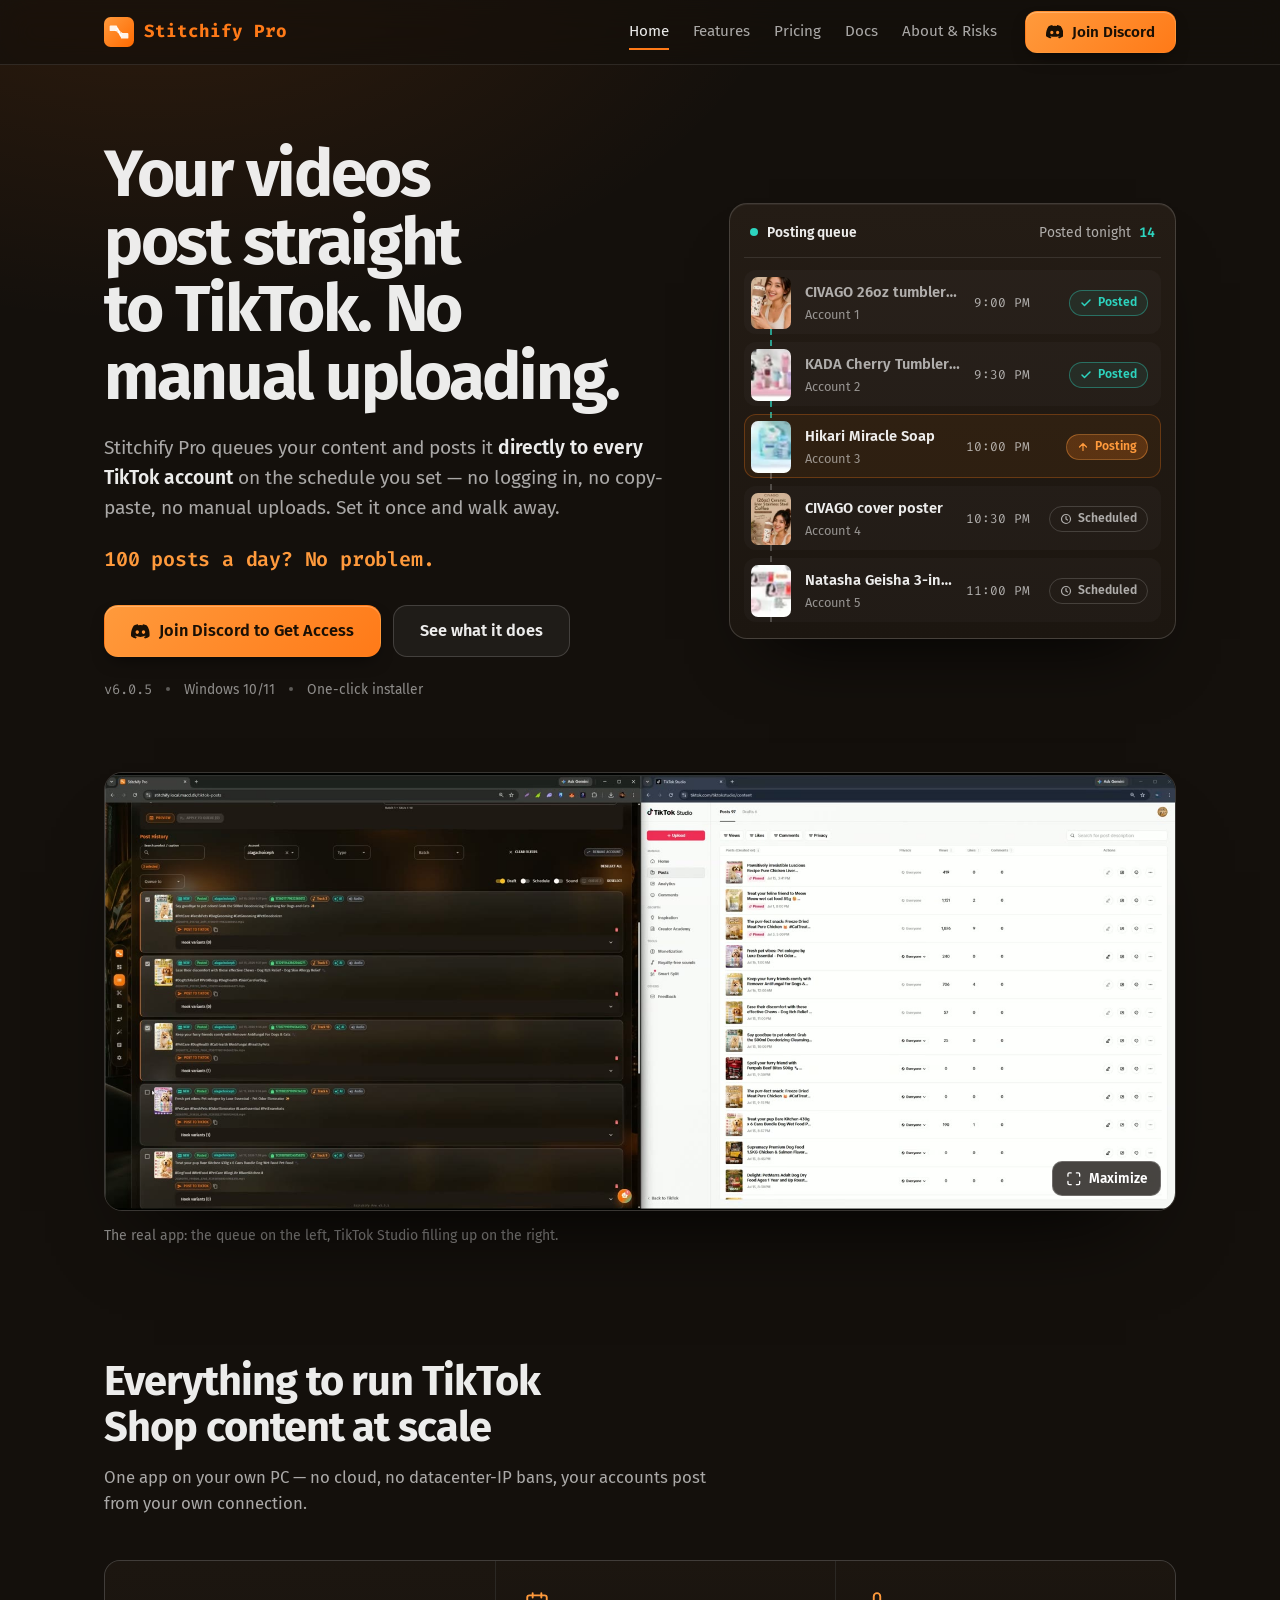
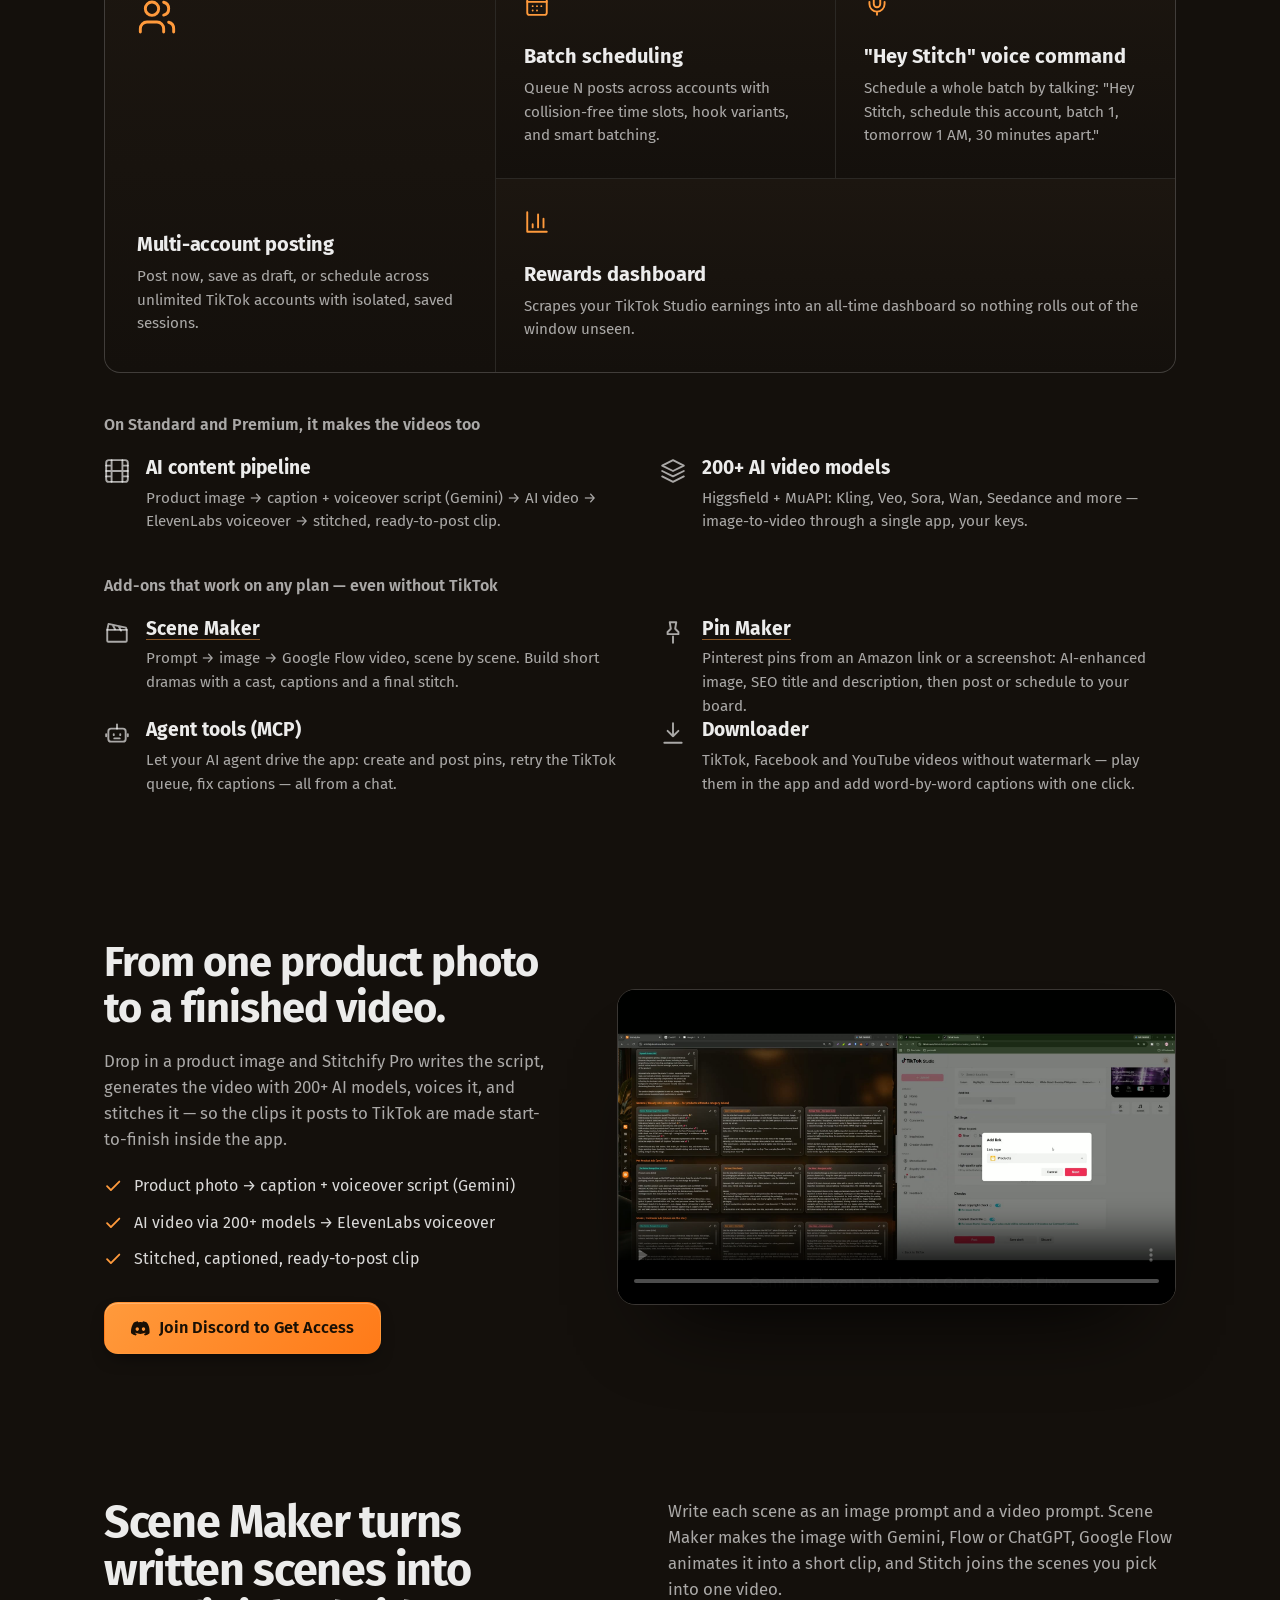
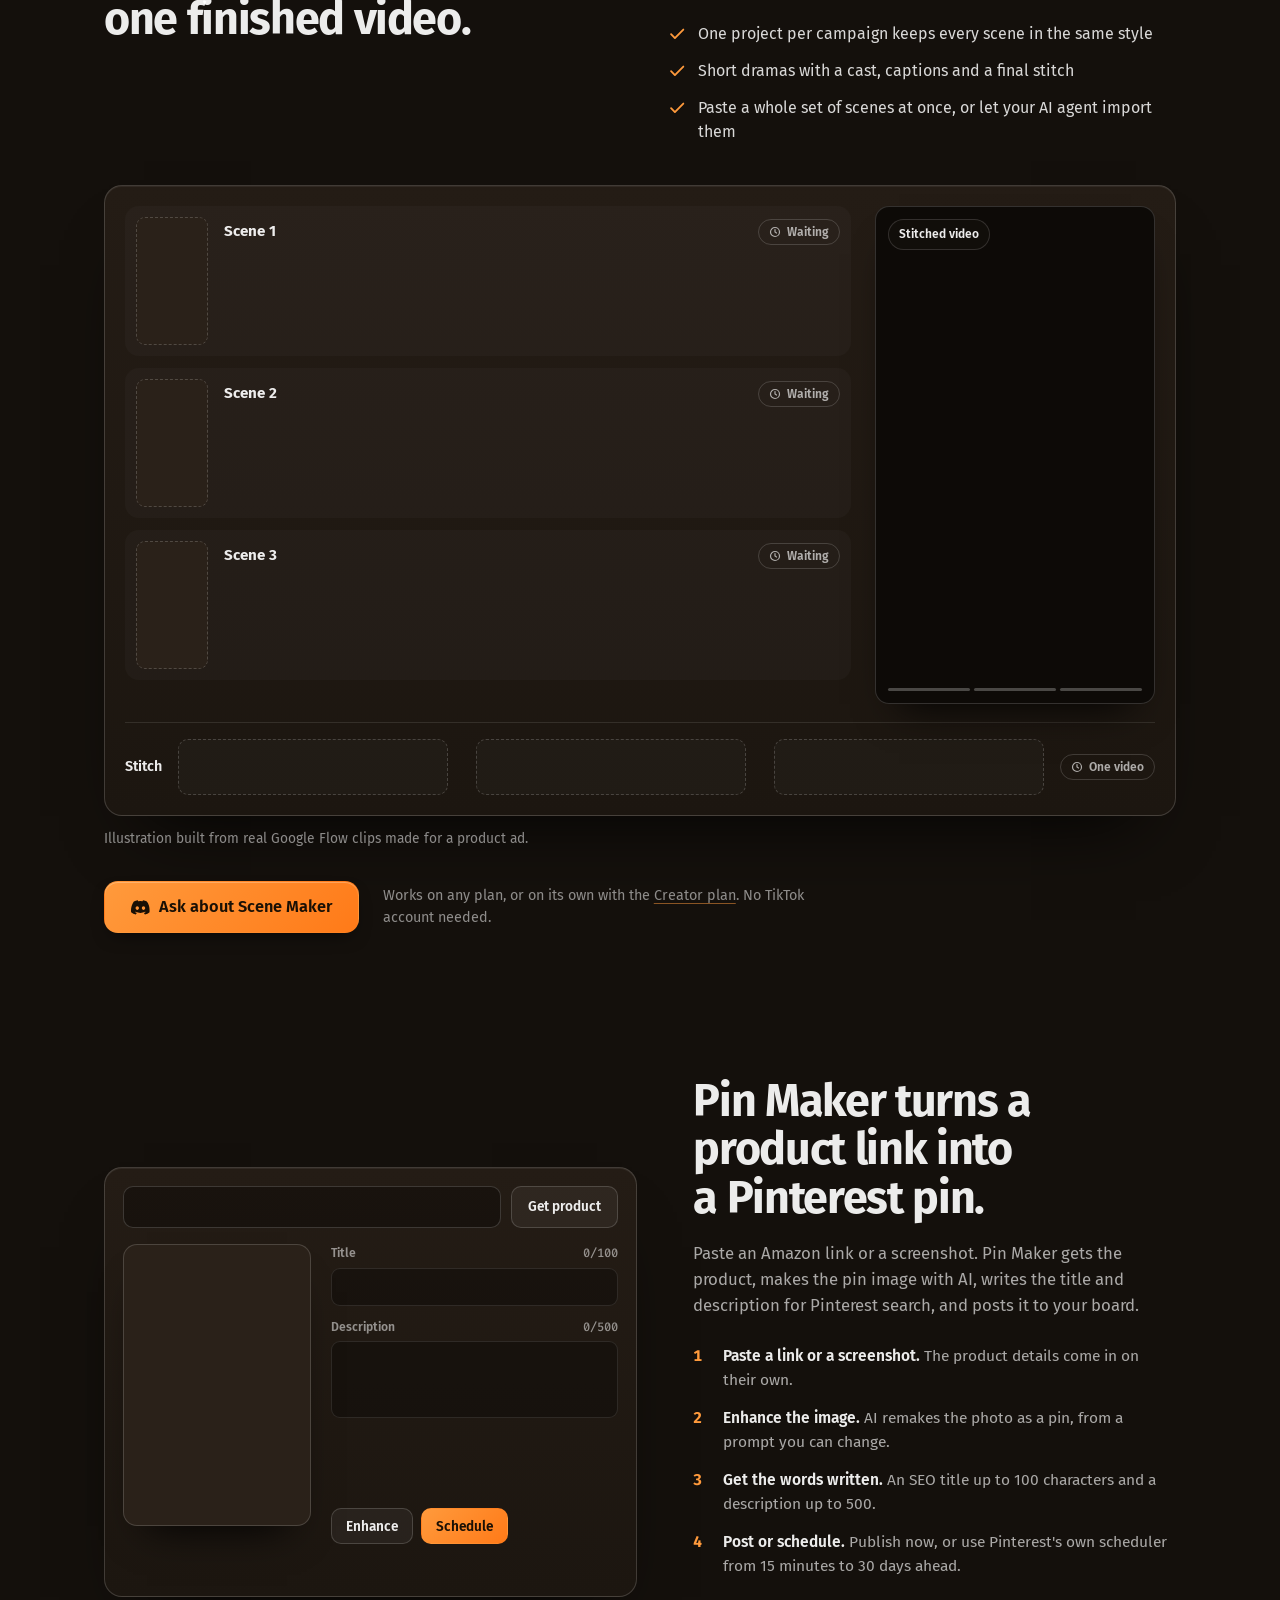
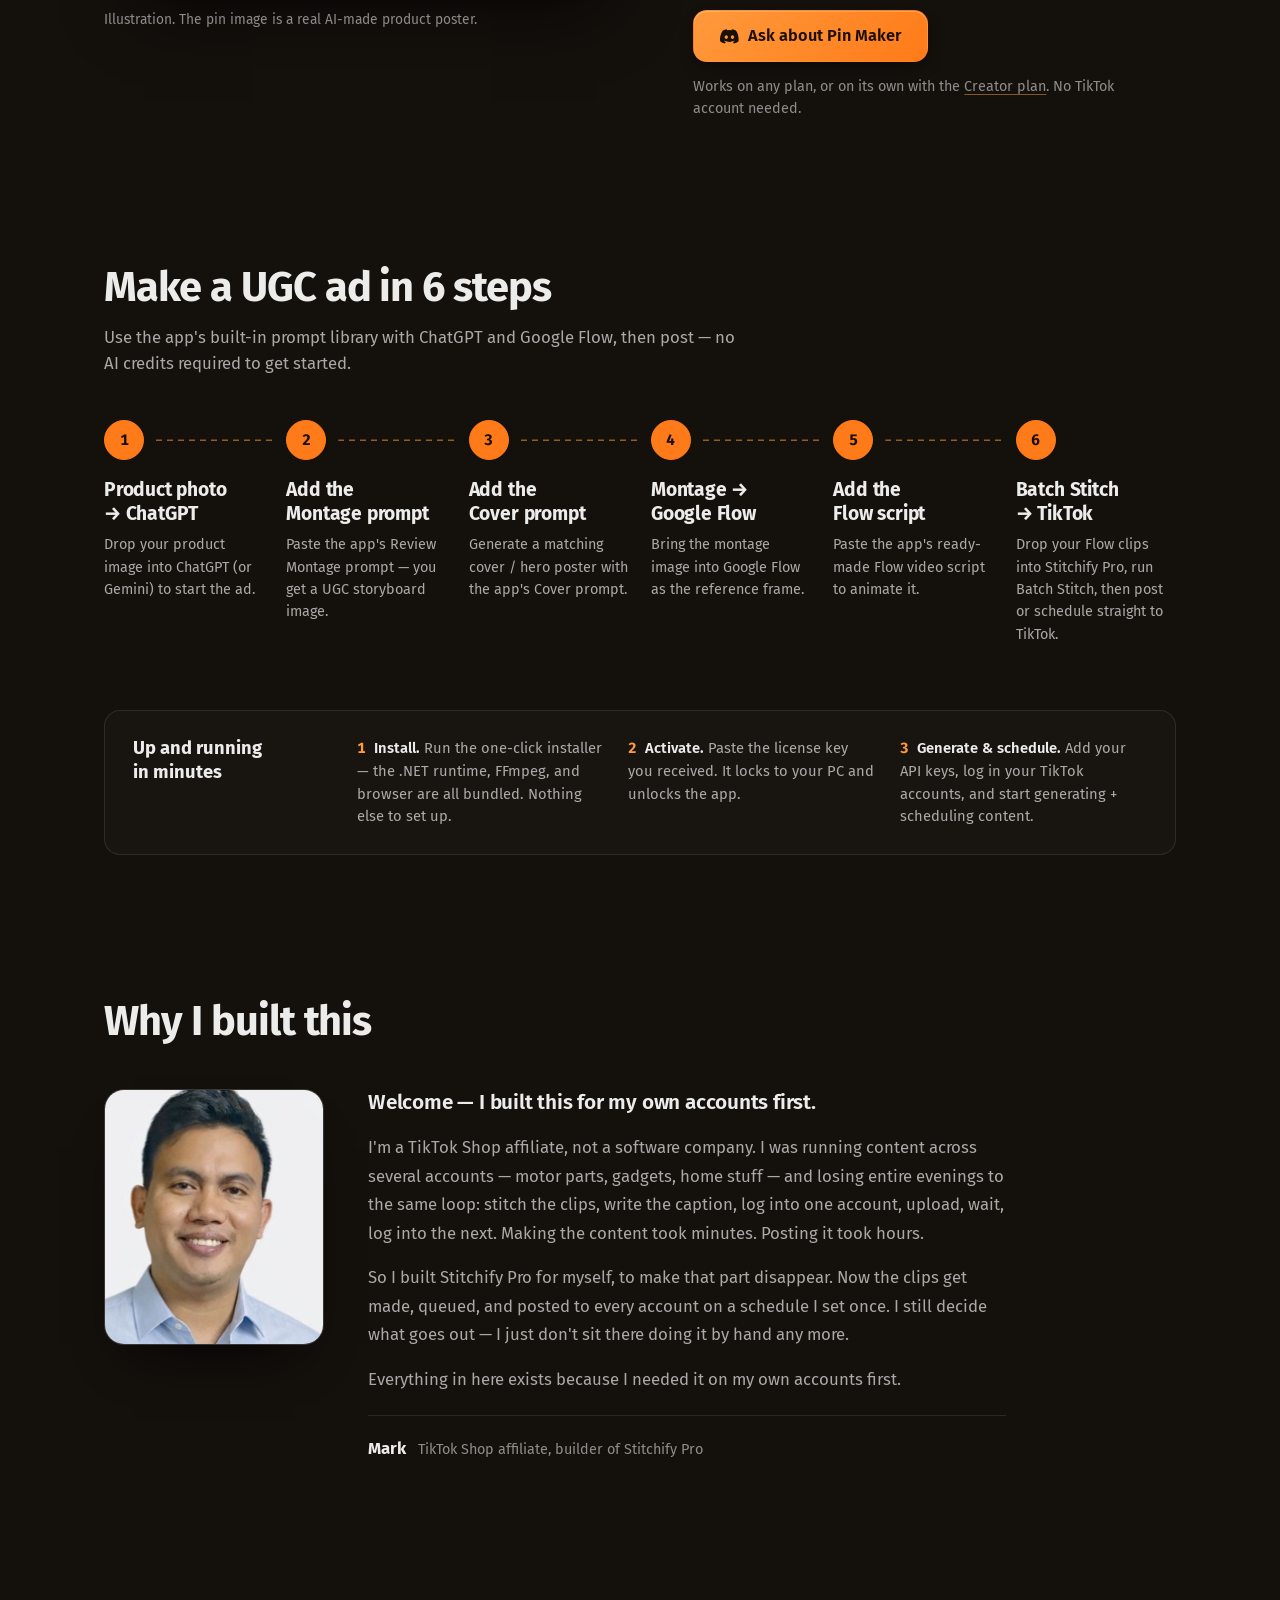
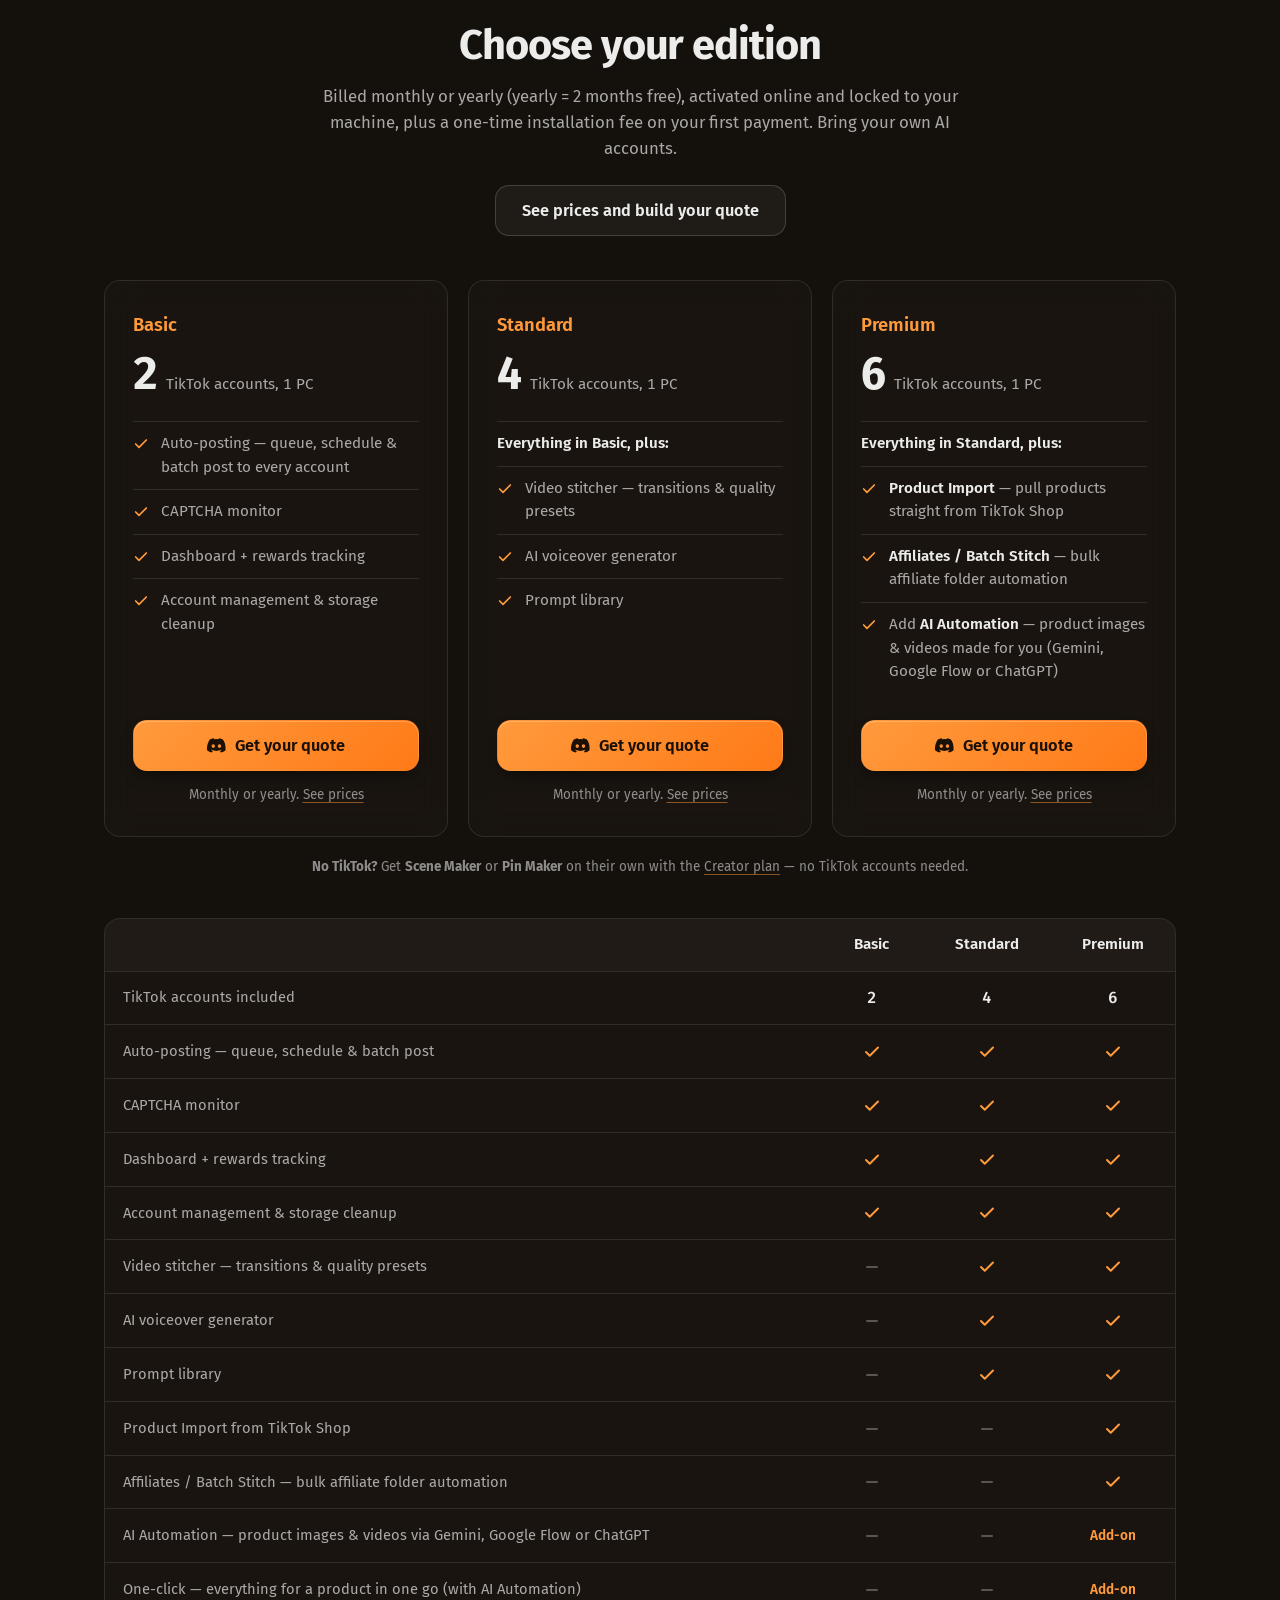
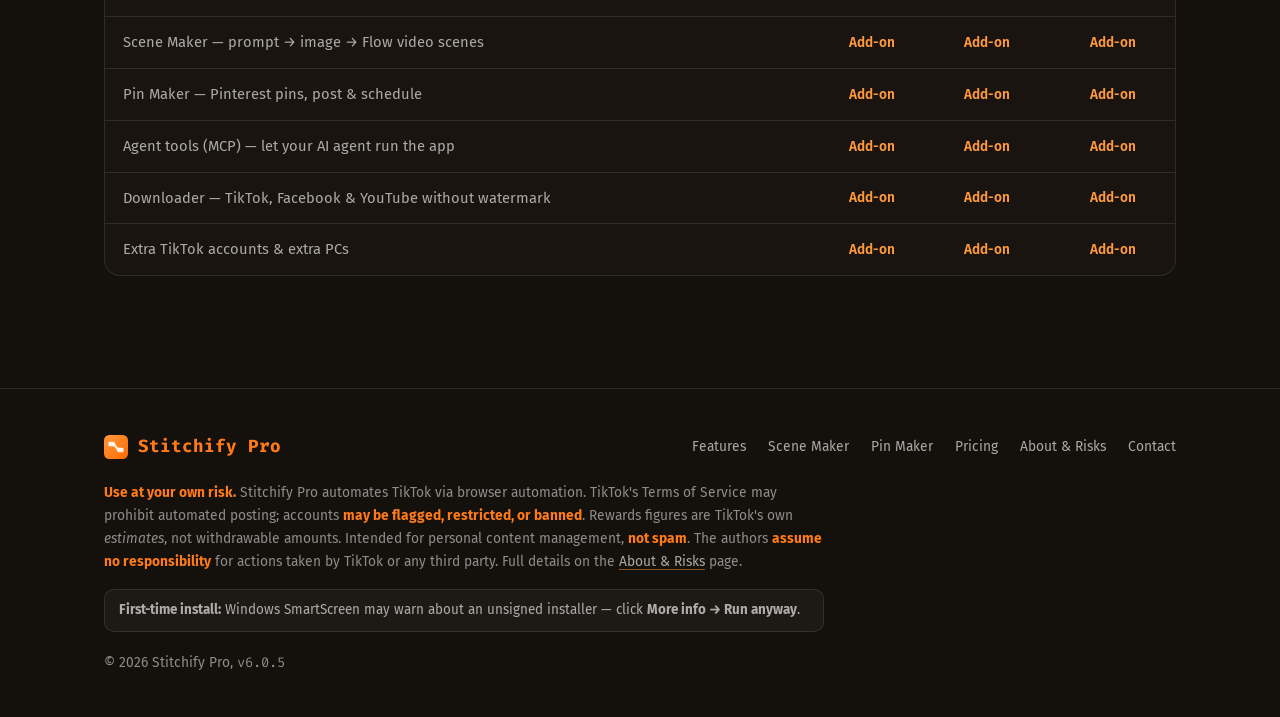
==== commit 6d302876: "Site: link the pricing section to the pricing page - 'See prices and build your quote' button under " ====
--- a/index.html
+++ b/index.html
@@ -506,7 +506,7 @@
 
     <section id="pricing">
       <div class="wrap">
-        <div class="section-head section-head-center"><h2>Choose your edition</h2><p>Billed monthly or yearly (yearly = 2 months free), activated online and locked to your machine, plus a one-time installation fee on your first payment. Bring your own AI accounts. Ask us on Discord for your quote.</p></div>
+        <div class="section-head section-head-center"><h2>Choose your edition</h2><p>Billed monthly or yearly (yearly = 2 months free), activated online and locked to your machine, plus a one-time installation fee on your first payment. Bring your own AI accounts.</p><div class="pricing-cta"><a class="btn btn-ghost btn-lg" href="internal/pricing.html">See prices and build your quote</a></div></div>
         <div class="pricing">
           <div class="card price-card">
             <h3 class="tier">Basic</h3>
@@ -518,7 +518,7 @@
               <li>Account management &amp; storage cleanup</li>
             </ul>
             <a class="btn btn-primary btn-lg btn-block" href="https://discord.gg/hhvxmvm9N" target="_blank" rel="noopener"><svg class="i"><use href="#i-discord"/></svg>Get your quote</a>
-            <p class="price-note">Monthly or yearly. <a data-contact>Contact us for pricing</a></p>
+            <p class="price-note">Monthly or yearly. <a href="internal/pricing.html">See prices</a></p>
           </div>
           <div class="card price-card">
             <h3 class="tier">Standard</h3>
@@ -530,7 +530,7 @@
               <li>Prompt library</li>
             </ul>
             <a class="btn btn-primary btn-lg btn-block" href="https://discord.gg/hhvxmvm9N" target="_blank" rel="noopener"><svg class="i"><use href="#i-discord"/></svg>Get your quote</a>
-            <p class="price-note">Monthly or yearly. <a data-contact>Contact us for pricing</a></p>
+            <p class="price-note">Monthly or yearly. <a href="internal/pricing.html">See prices</a></p>
           </div>
           <div class="card price-card">
             <h3 class="tier">Premium</h3>
@@ -542,11 +542,11 @@
               <li>Add <strong>AI Automation</strong> — product images &amp; videos made for you (Gemini, Google Flow or ChatGPT)</li>
             </ul>
             <a class="btn btn-primary btn-lg btn-block" href="https://discord.gg/hhvxmvm9N" target="_blank" rel="noopener"><svg class="i"><use href="#i-discord"/></svg>Get your quote</a>
-            <p class="price-note">Monthly or yearly. <a data-contact>Contact us for pricing</a></p>
-          </div>
-        </div>
-
-        <p class="price-note" style="text-align:center; margin-top:20px;"><strong>No TikTok?</strong> Get <strong>Scene Maker</strong> or <strong>Pin Maker</strong> on their own with the <strong>Creator</strong> plan — no TikTok accounts needed.</p>
+            <p class="price-note">Monthly or yearly. <a href="internal/pricing.html">See prices</a></p>
+          </div>
+        </div>
+
+        <p class="price-note creator-note"><strong>No TikTok?</strong> Get <strong>Scene Maker</strong> or <strong>Pin Maker</strong> on their own with the <a href="internal/pricing.html">Creator plan</a> — no TikTok accounts needed.</p>
 
         <div class="compare-wrap">
           <table class="compare-table">
--- a/css/style.css
+++ b/css/style.css
@@ -454,6 +454,8 @@
 .price-list li:first-child:has(strong:only-child) { padding-left: 0; }
 .price-note { font-size: 0.84rem; color: var(--faint); margin: 14px 0 0; text-align: center; }
 .price-note a { cursor: pointer; }
+.pricing-cta { margin-top: 24px; }
+.creator-note { margin-top: 20px; }
 
 .compare-wrap {
   margin-top: 40px; overflow-x: auto; border: 1px solid var(--border); border-radius: var(--radius);
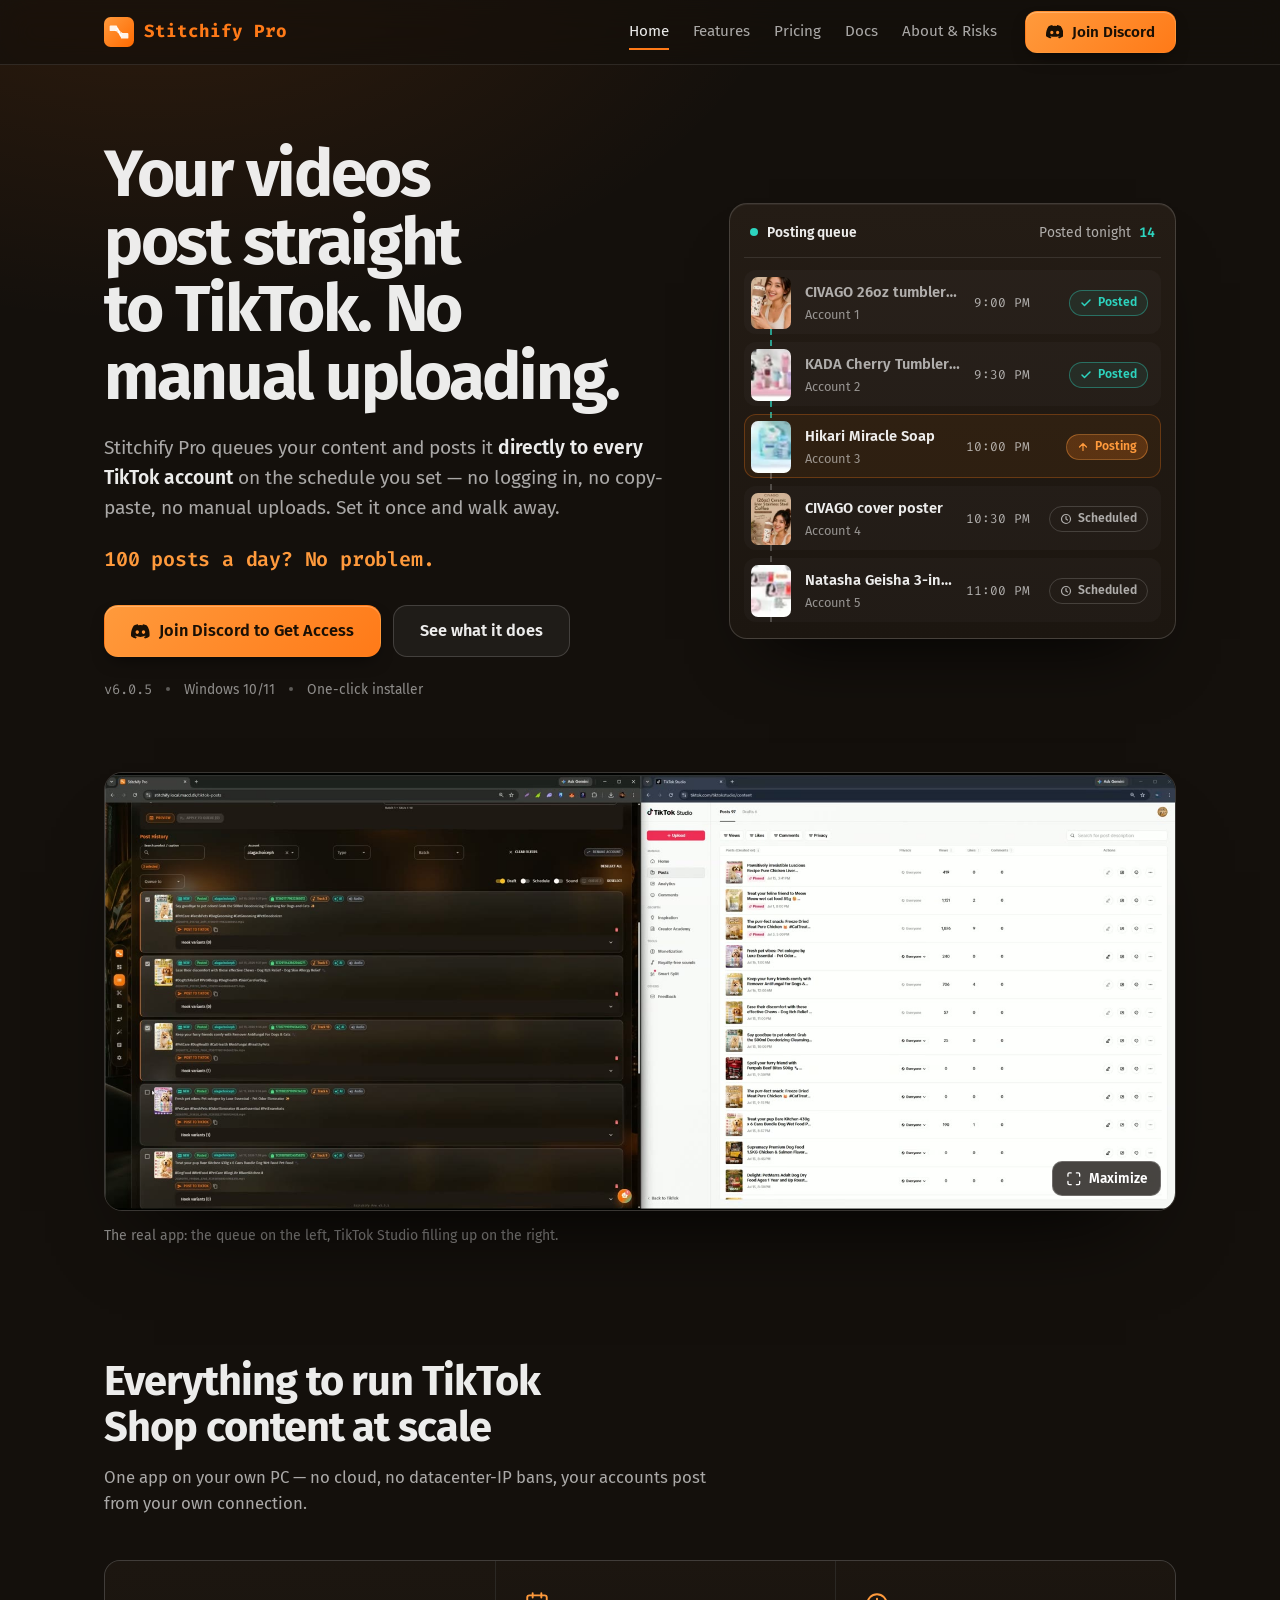
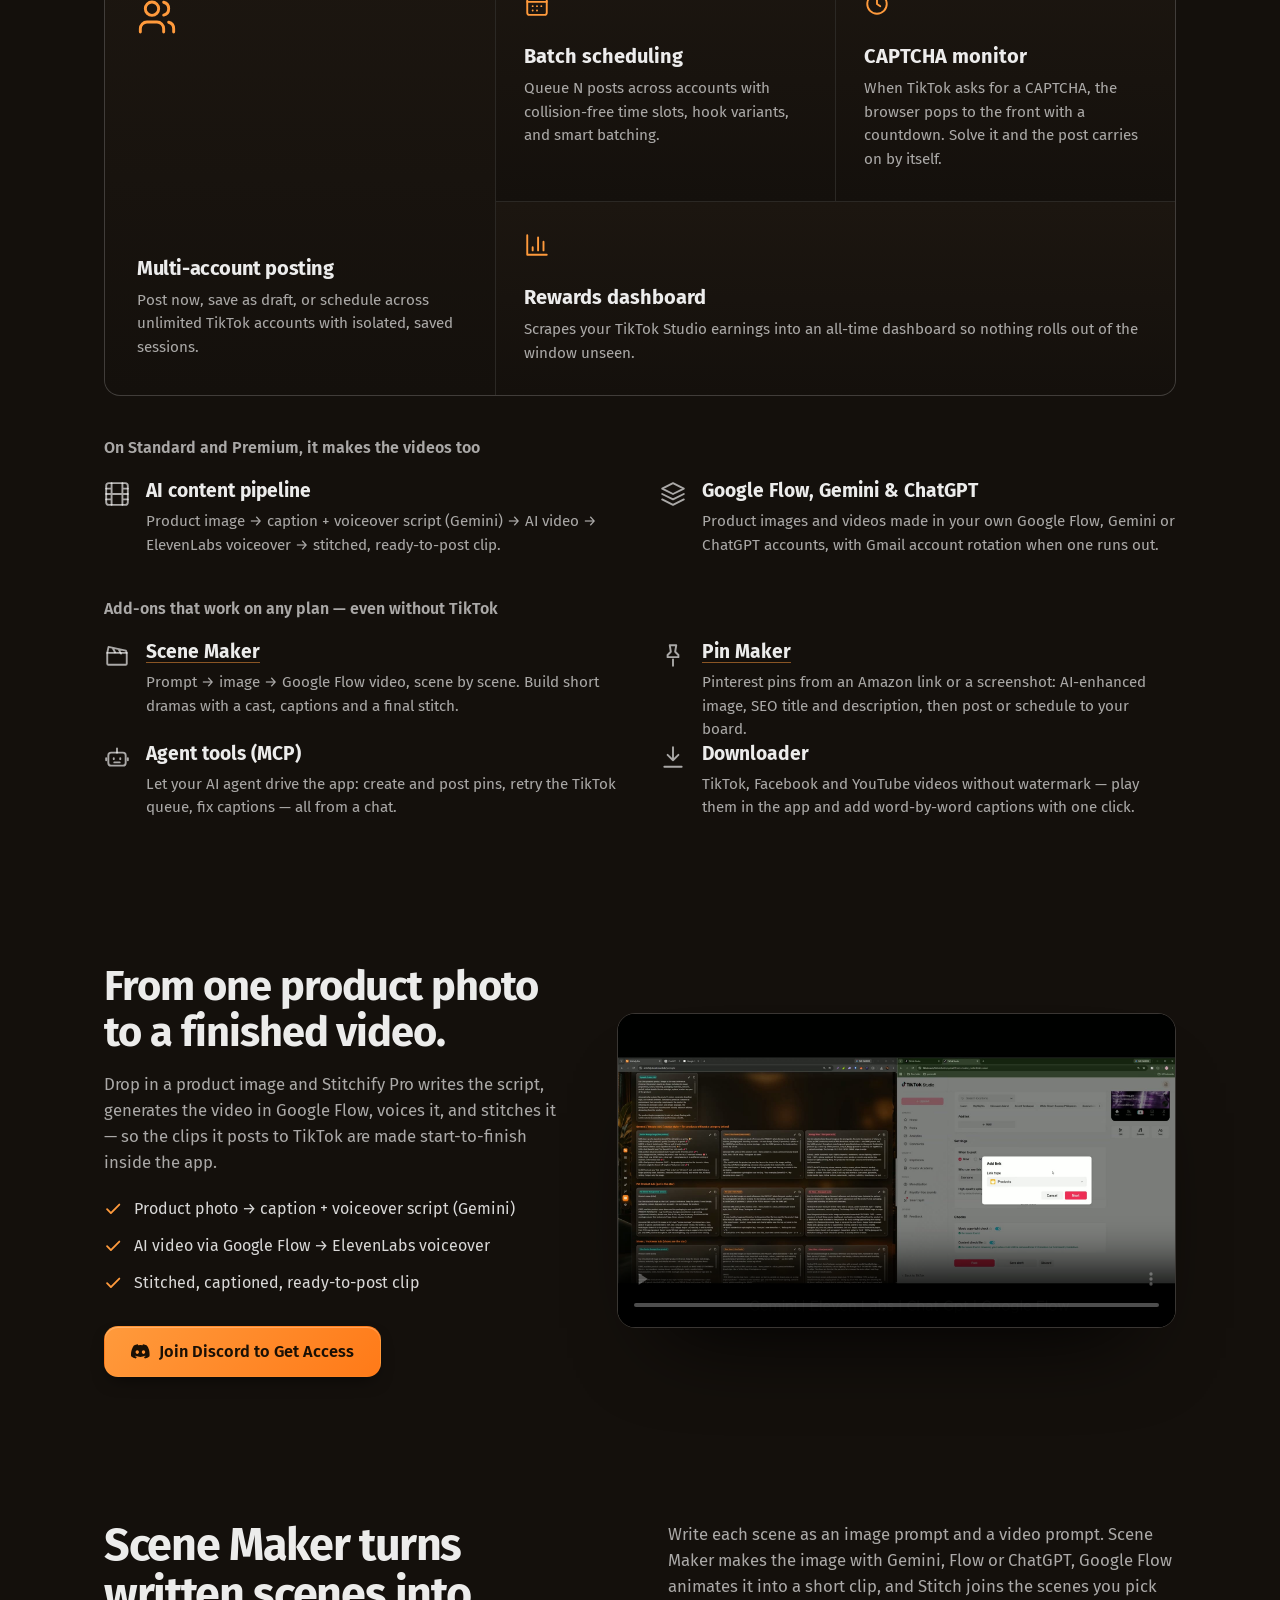
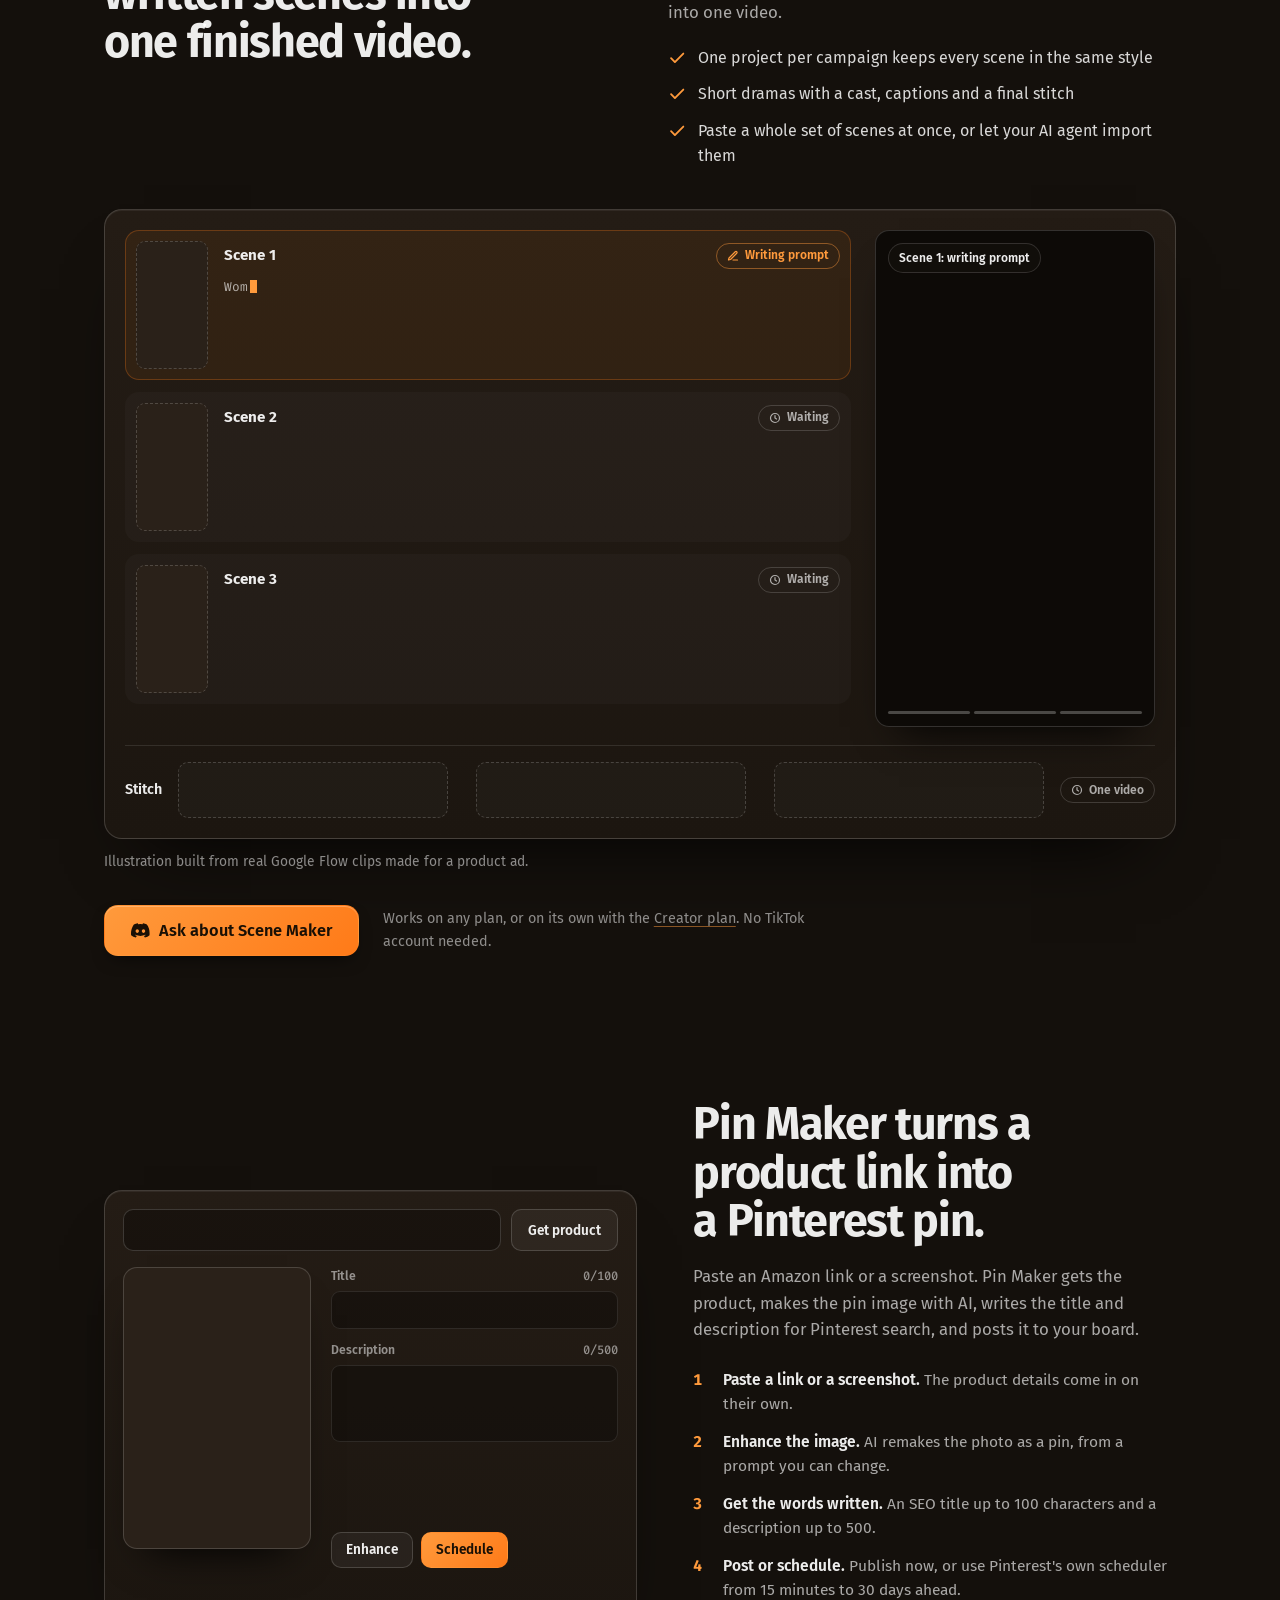
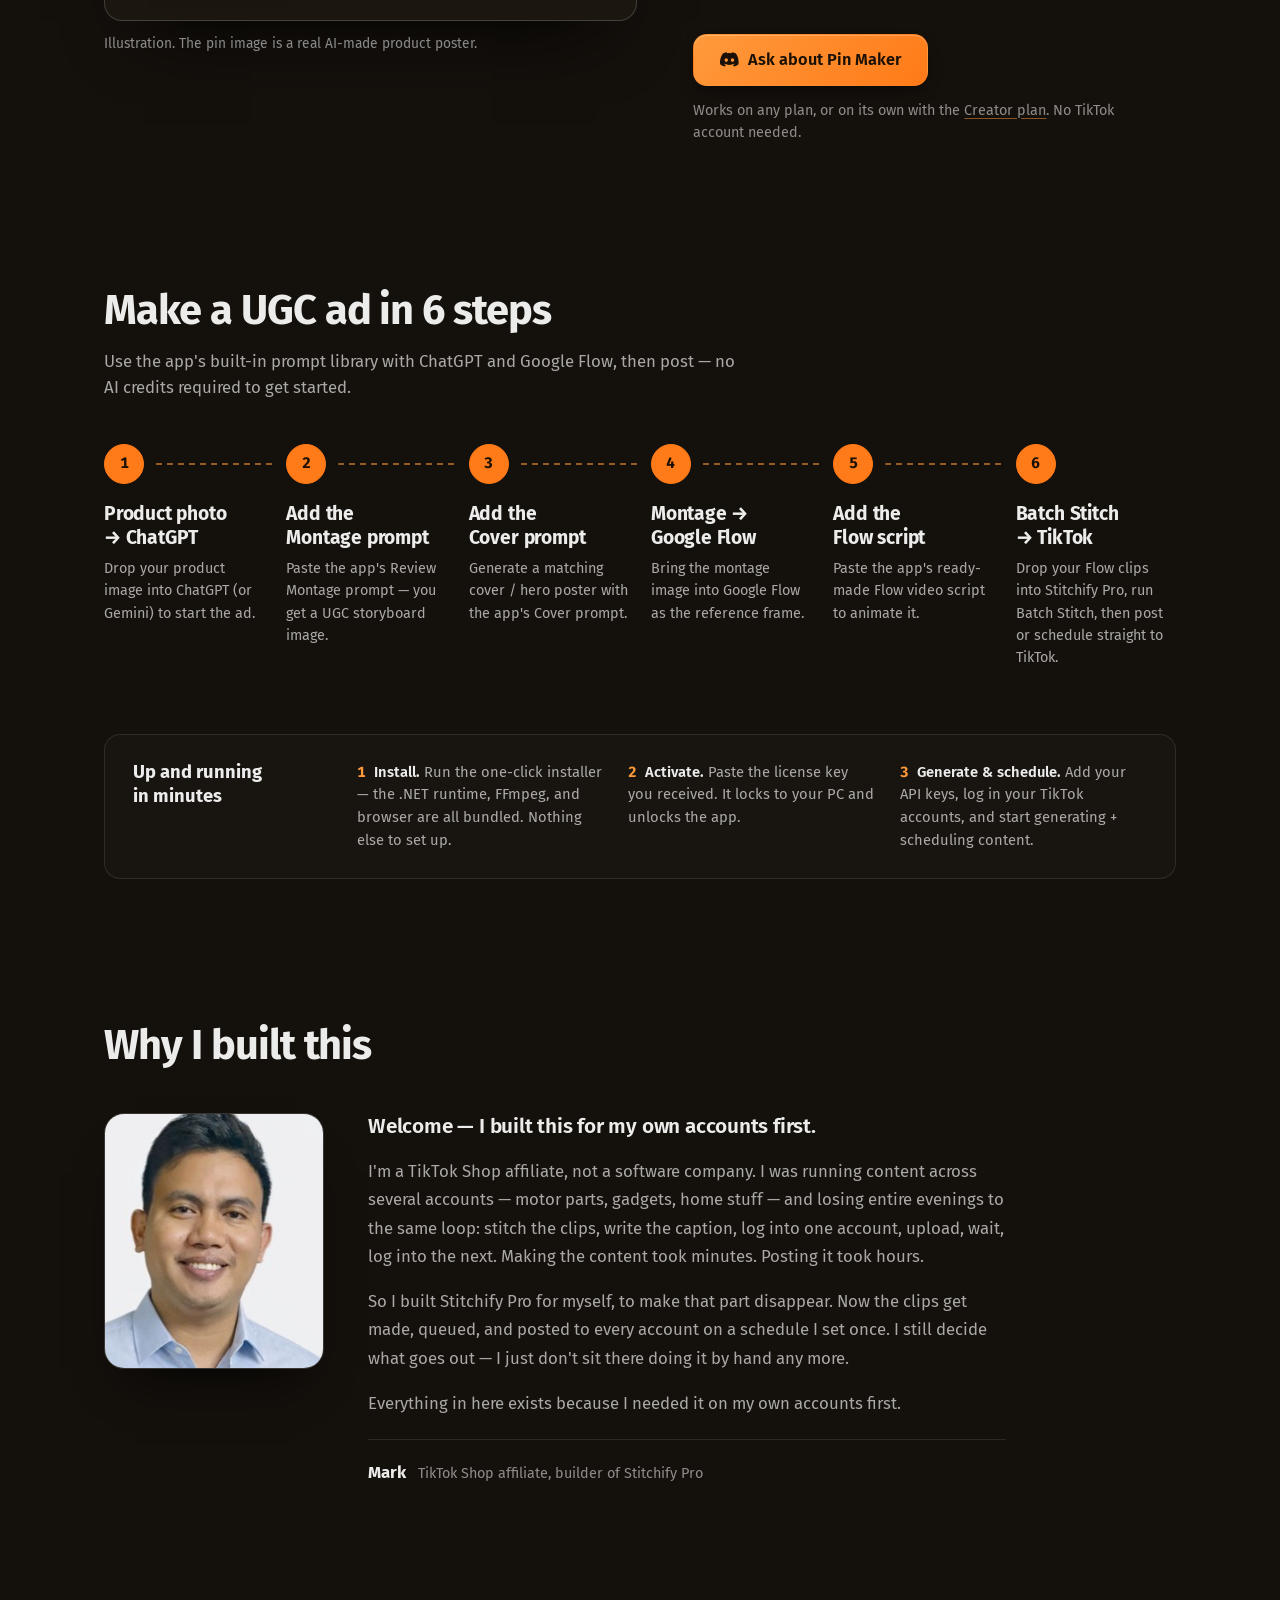
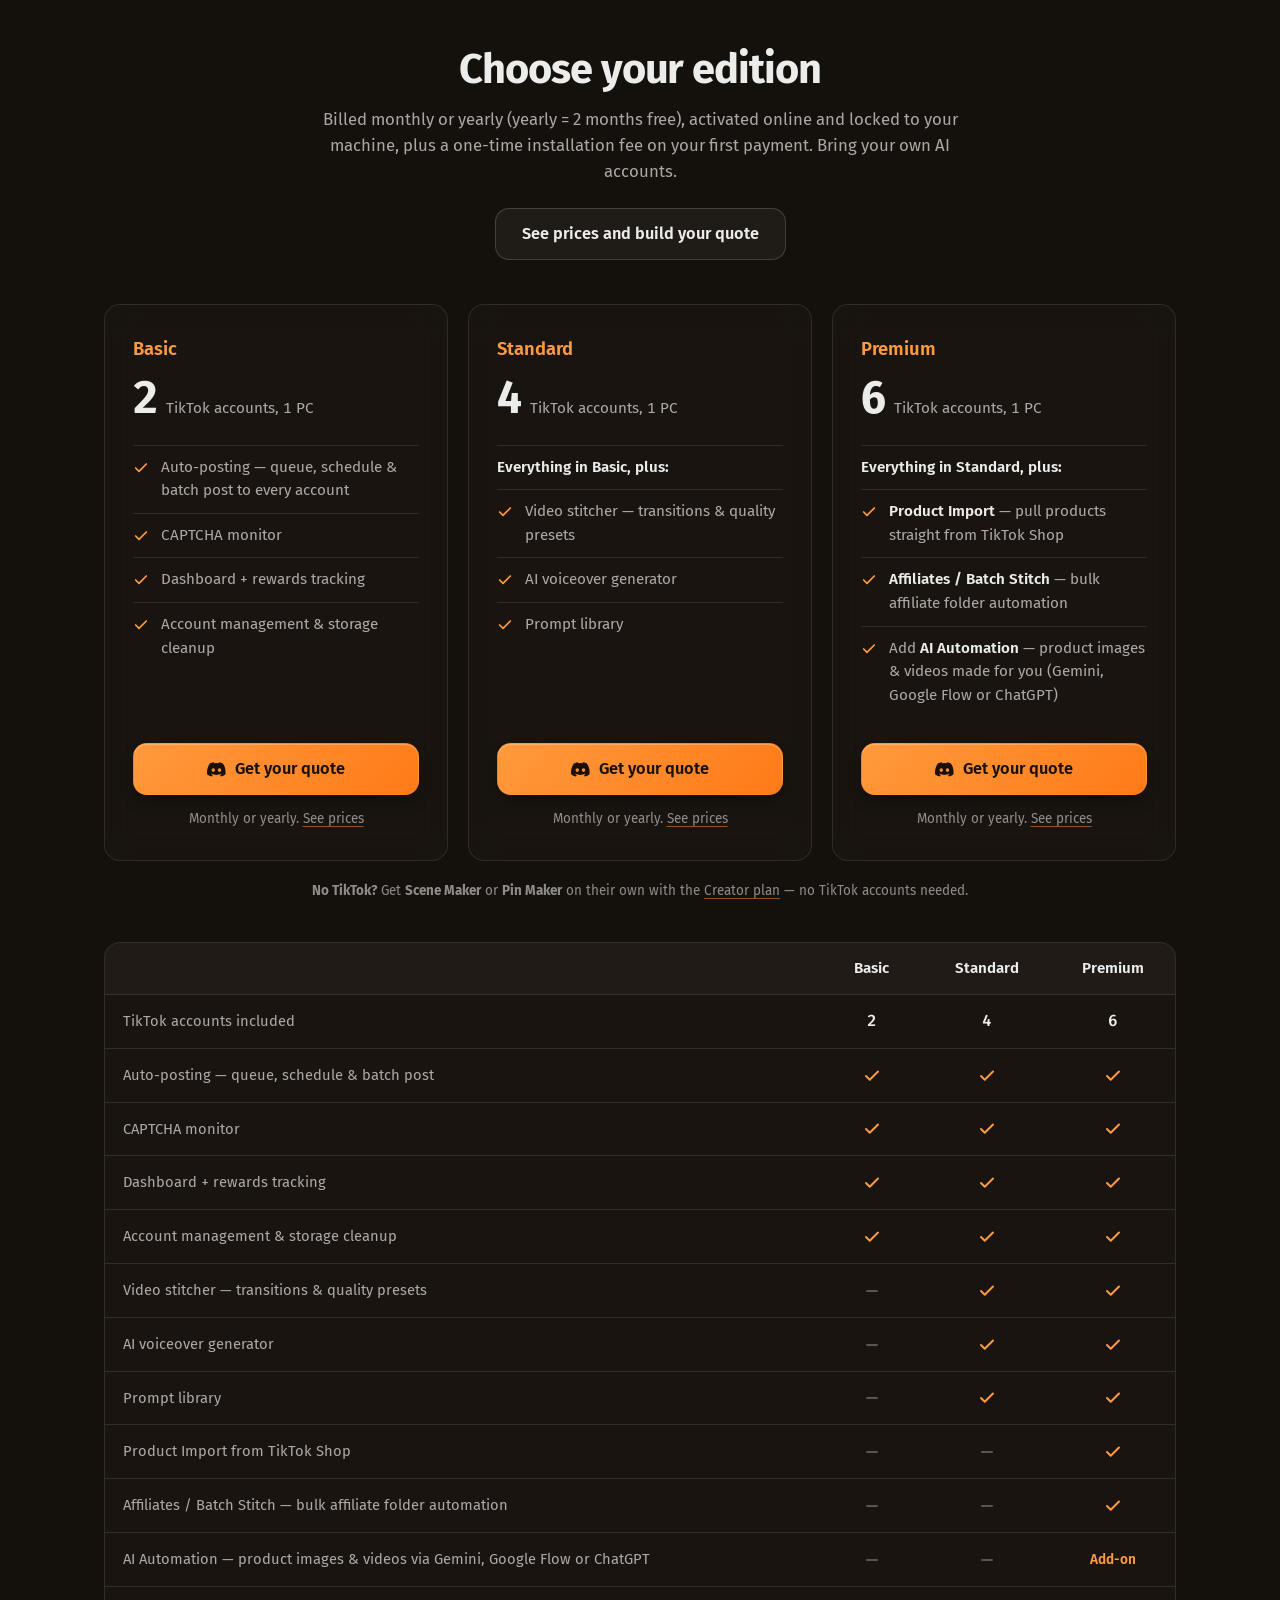
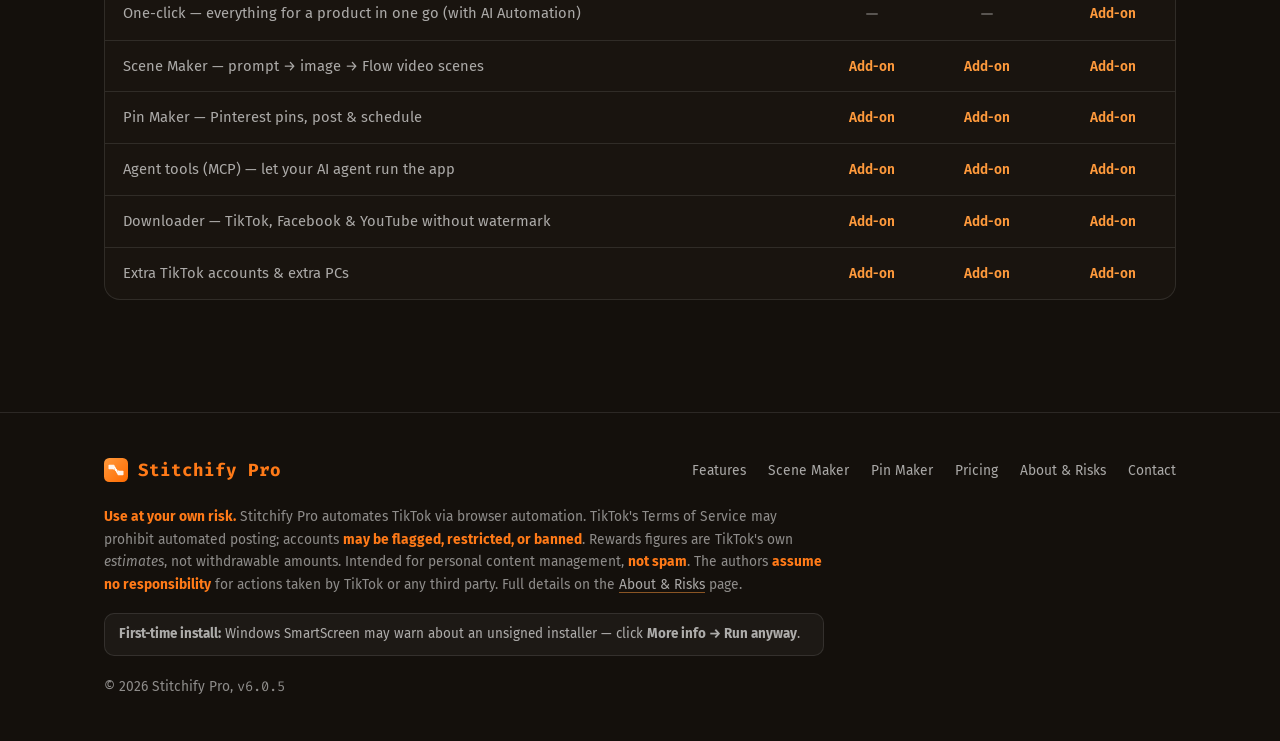
==== commit 9550e7ce: "Site: remove Hey Stitch and Higgsfield/MuAPI (hidden in the app for now); CAPTCHA monitor card, Flow" ====
--- a/index.html
+++ b/index.html
@@ -4,7 +4,7 @@
   <meta charset="utf-8" />
   <meta name="viewport" content="width=device-width, initial-scale=1.0" />
   <title>Stitchify Pro — Turn products into posted TikToks, on autopilot</title>
-  <meta name="description" content="Stitchify Pro is a self-hosted studio that writes, generates, voices, stitches, and schedules TikTok content across all your accounts — powered by 200+ AI models." />
+  <meta name="description" content="Stitchify Pro is a self-hosted studio that writes, generates, voices, stitches, and schedules TikTok content across all your accounts — powered by Google Flow, Gemini and ChatGPT." />
   <meta property="og:title" content="Stitchify Pro — TikTok content on autopilot" />
   <meta property="og:description" content="Product image → AI script + voiceover → AI video → stitched, scheduled, posted. Across all your TikTok accounts." />
   <meta property="og:type" content="website" />
@@ -159,9 +159,9 @@
             <p>Queue N posts across accounts with collision-free time slots, hook variants, and smart batching.</p>
           </div>
           <div class="feat">
-            <svg class="i feat-ic"><use href="#i-mic"/></svg>
-            <h3>"Hey Stitch" voice command</h3>
-            <p>Schedule a whole batch by talking: "Hey Stitch, schedule this account, batch 1, tomorrow 1 AM, 30 minutes apart."</p>
+            <svg class="i feat-ic"><use href="#i-clock"/></svg>
+            <h3>CAPTCHA monitor</h3>
+            <p>When TikTok asks for a CAPTCHA, the browser pops to the front with a countdown. Solve it and the post carries on by itself.</p>
           </div>
           <div class="feat">
             <svg class="i feat-ic"><use href="#i-chart"/></svg>
@@ -182,8 +182,8 @@
           <div class="feat feat-sm">
             <svg class="i feat-ic"><use href="#i-layers"/></svg>
             <div>
-              <h4>200+ AI video models</h4>
-              <p>Higgsfield + MuAPI: Kling, Veo, Sora, Wan, Seedance and more — image-to-video through a single app, your keys.</p>
+              <h4>Google Flow, Gemini &amp; ChatGPT</h4>
+              <p>Product images and videos made in your own Google Flow, Gemini or ChatGPT accounts, with Gmail account rotation when one runs out.</p>
             </div>
           </div>
         </div>
@@ -226,10 +226,10 @@
       <div class="wrap spotlight-inner">
         <div class="spotlight-copy">
           <h2>From one product photo to a finished video.</h2>
-          <p>Drop in a product image and Stitchify Pro writes the script, generates the video with 200+ AI models, voices it, and stitches it — so the clips it posts to TikTok are made start-to-finish inside the app.</p>
+          <p>Drop in a product image and Stitchify Pro writes the script, generates the video in Google Flow, voices it, and stitches it — so the clips it posts to TikTok are made start-to-finish inside the app.</p>
           <ul class="tick-list">
             <li><svg class="i"><use href="#i-check"/></svg>Product photo → caption + voiceover script (Gemini)</li>
-            <li><svg class="i"><use href="#i-check"/></svg>AI video via 200+ models → ElevenLabs voiceover</li>
+            <li><svg class="i"><use href="#i-check"/></svg>AI video via Google Flow → ElevenLabs voiceover</li>
             <li><svg class="i"><use href="#i-check"/></svg>Stitched, captioned, ready-to-post clip</li>
           </ul>
           <a class="btn btn-primary btn-lg" href="https://discord.gg/hhvxmvm9N" target="_blank" rel="noopener"><svg class="i"><use href="#i-discord"/></svg>Join Discord to Get Access</a>
@@ -681,7 +681,7 @@
       <div class="docs-steps risks">
         <div class="card">
           <h3>What Stitchify Pro actually is</h3>
-          <p>Stitchify Pro is a <strong>self-hosted app that runs on your own PC</strong>. It <strong>automates a real browser</strong> to log into and post from your TikTok account(s), and it connects to third-party AI providers (Gemini, ElevenLabs, Higgsfield, MuAPI, etc.) using <strong>API keys you provide and pay for yourself</strong>. It is <strong>not a TikTok product and has no affiliation with TikTok</strong>.</p>
+          <p>Stitchify Pro is a <strong>self-hosted app that runs on your own PC</strong>. It <strong>automates a real browser</strong> to log into and post from your TikTok account(s), and it connects to third-party AI providers (Gemini, Google Flow, ChatGPT, ElevenLabs, etc.) using <strong>API keys you provide and pay for yourself</strong>. It is <strong>not a TikTok product and has no affiliation with TikTok</strong>.</p>
         </div>
         <div class="card">
           <h3>TikTok's Terms of Service — the real risk</h3>
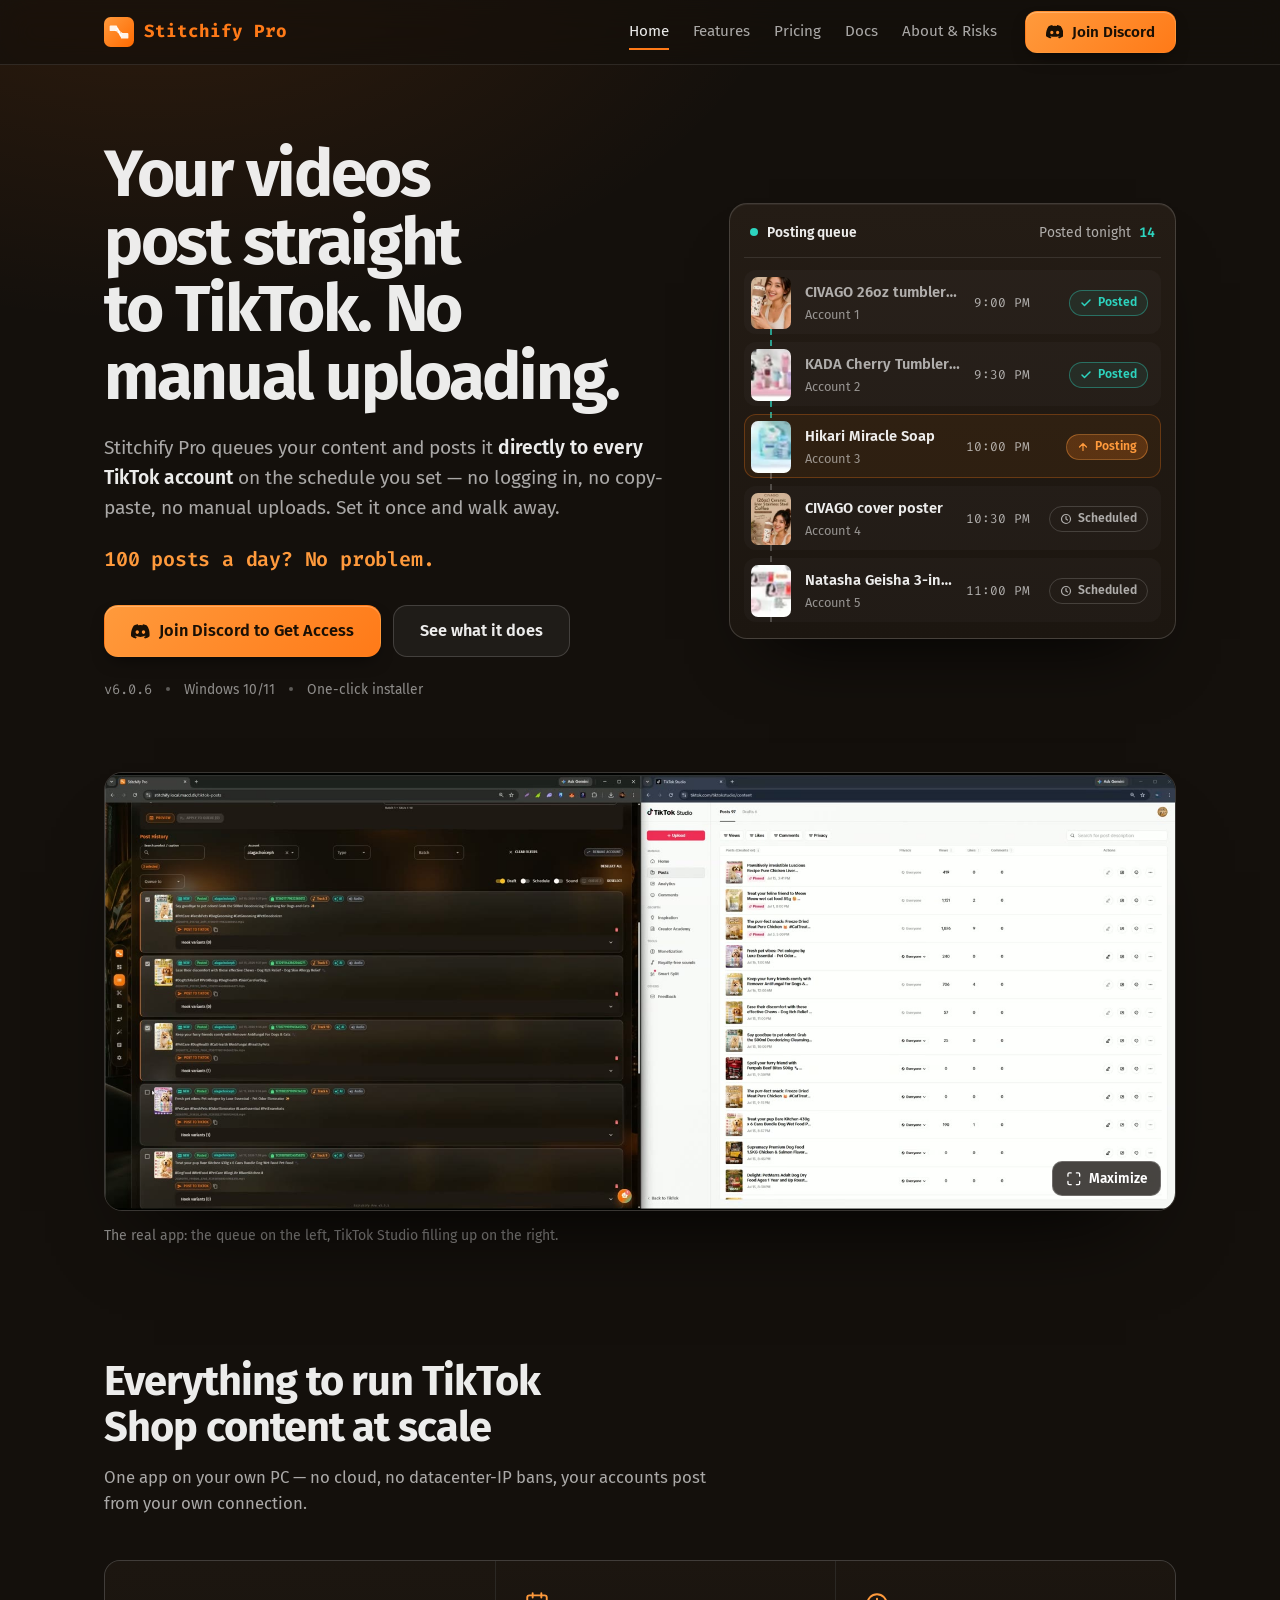
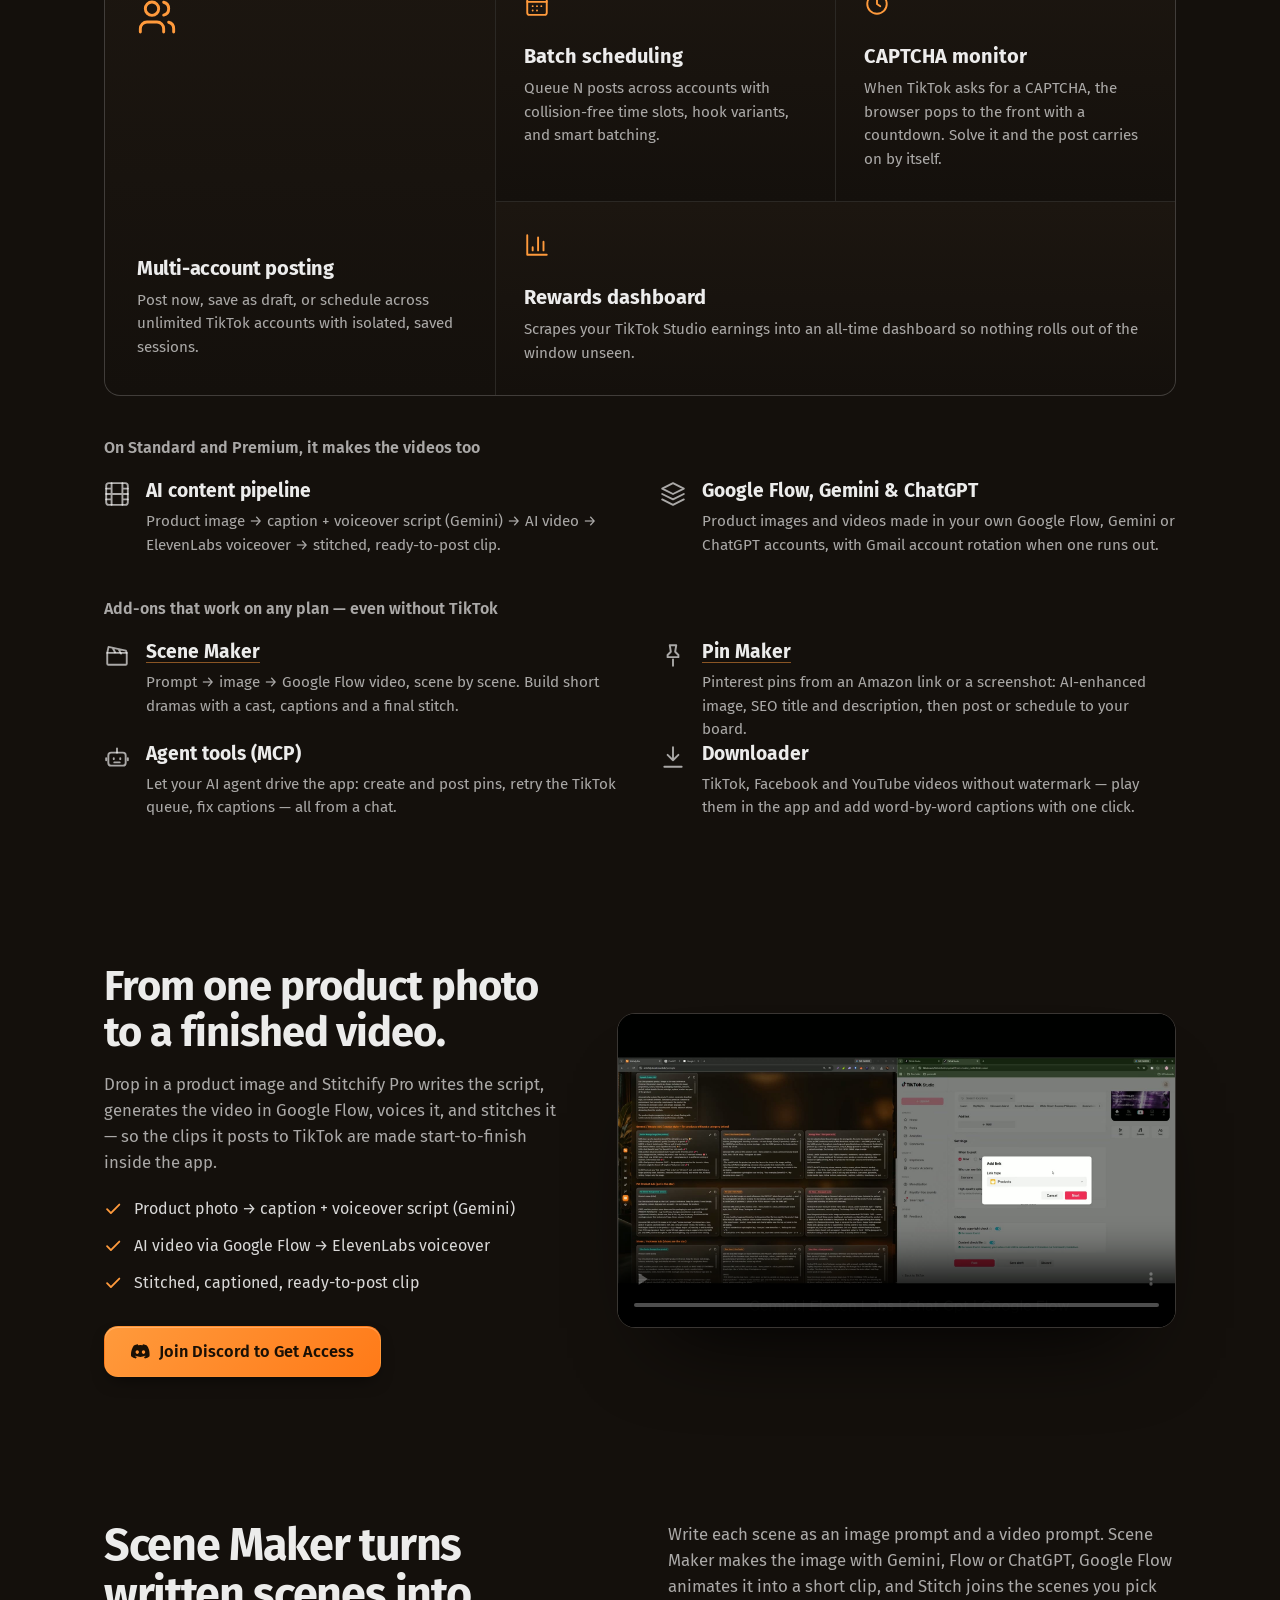
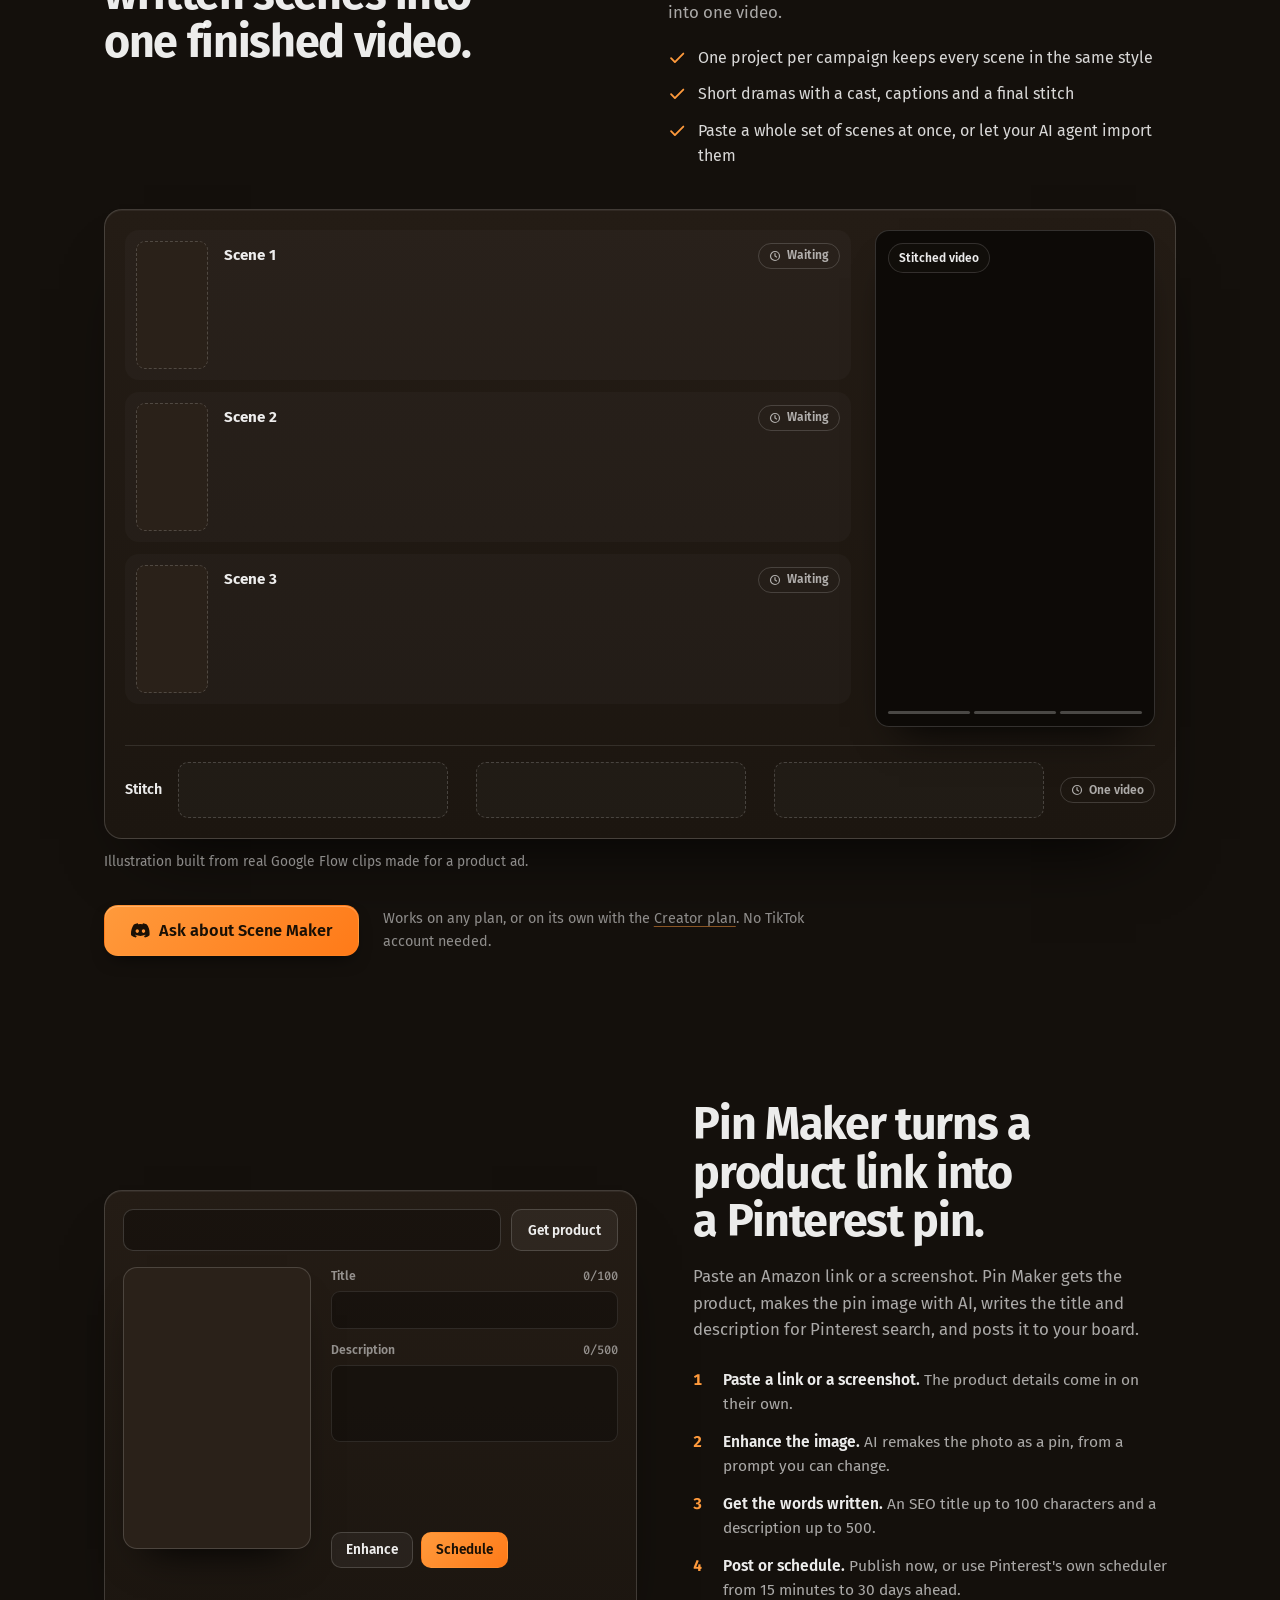
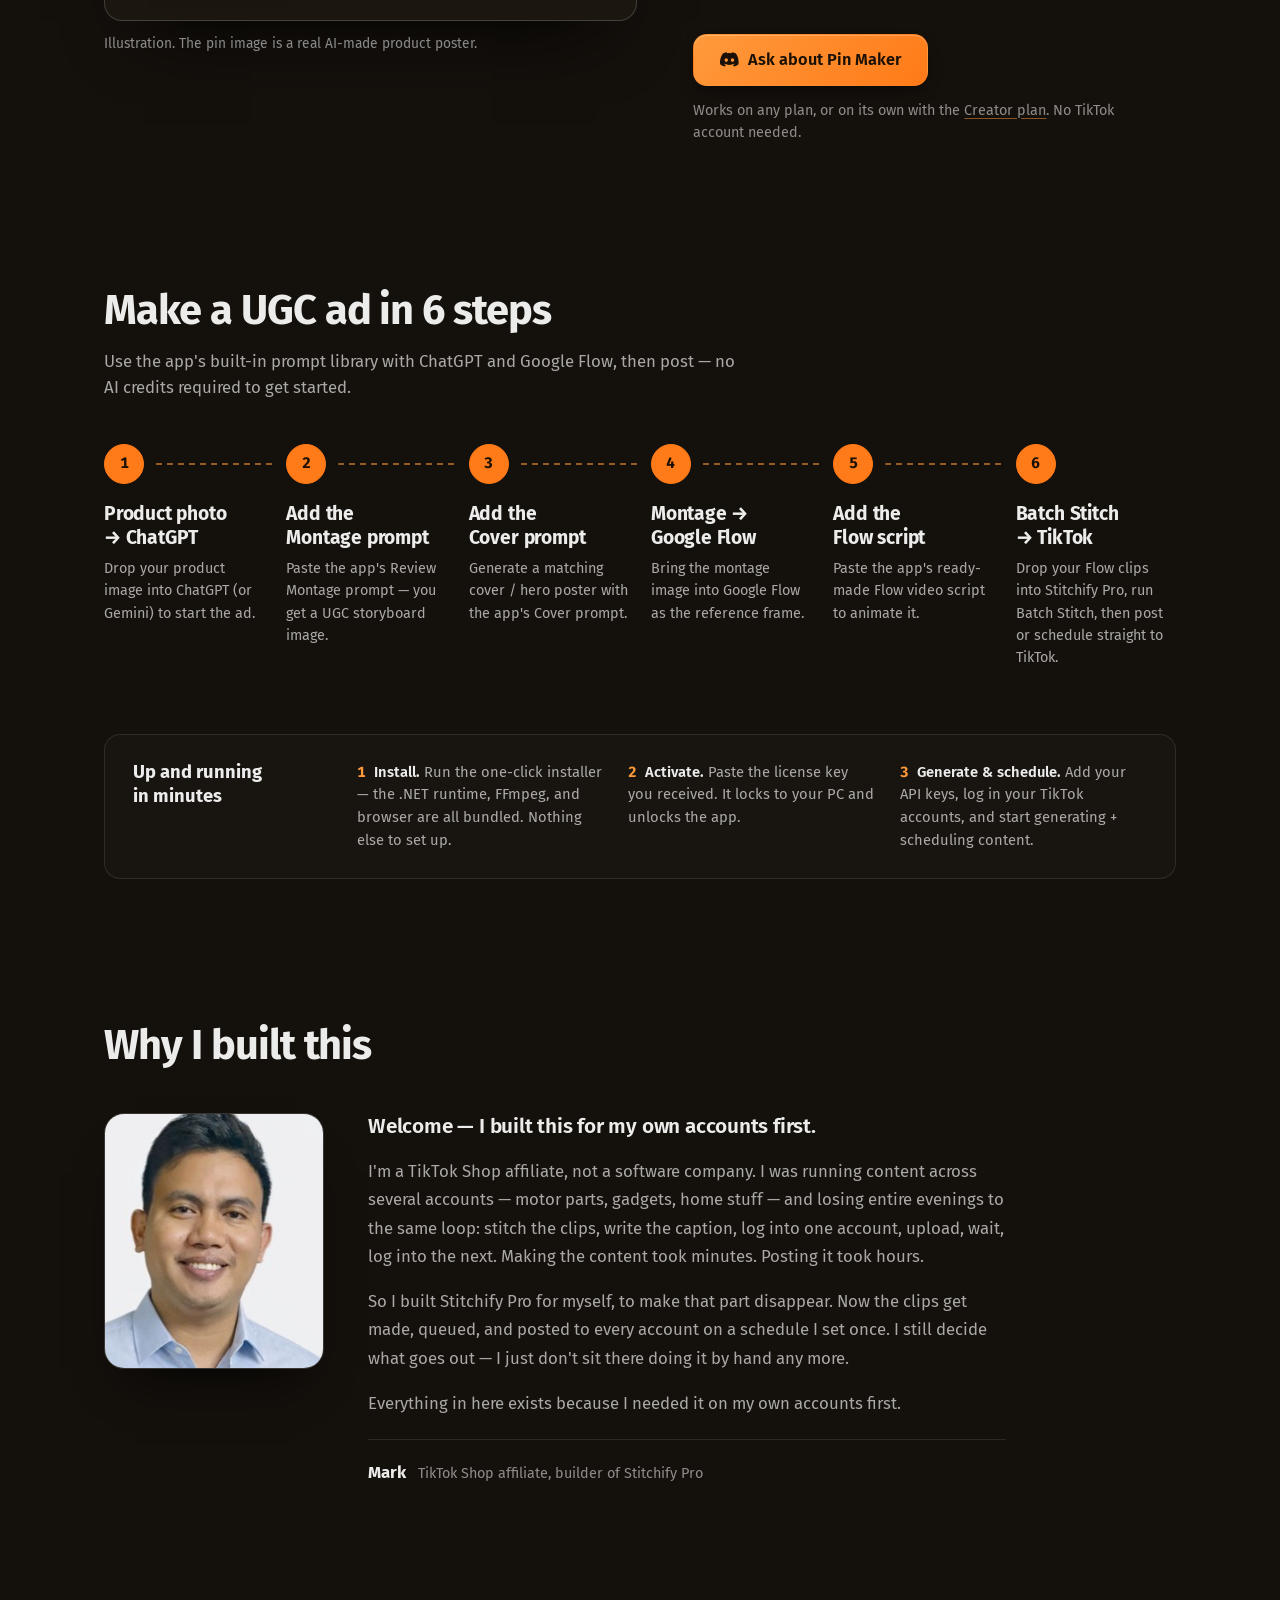
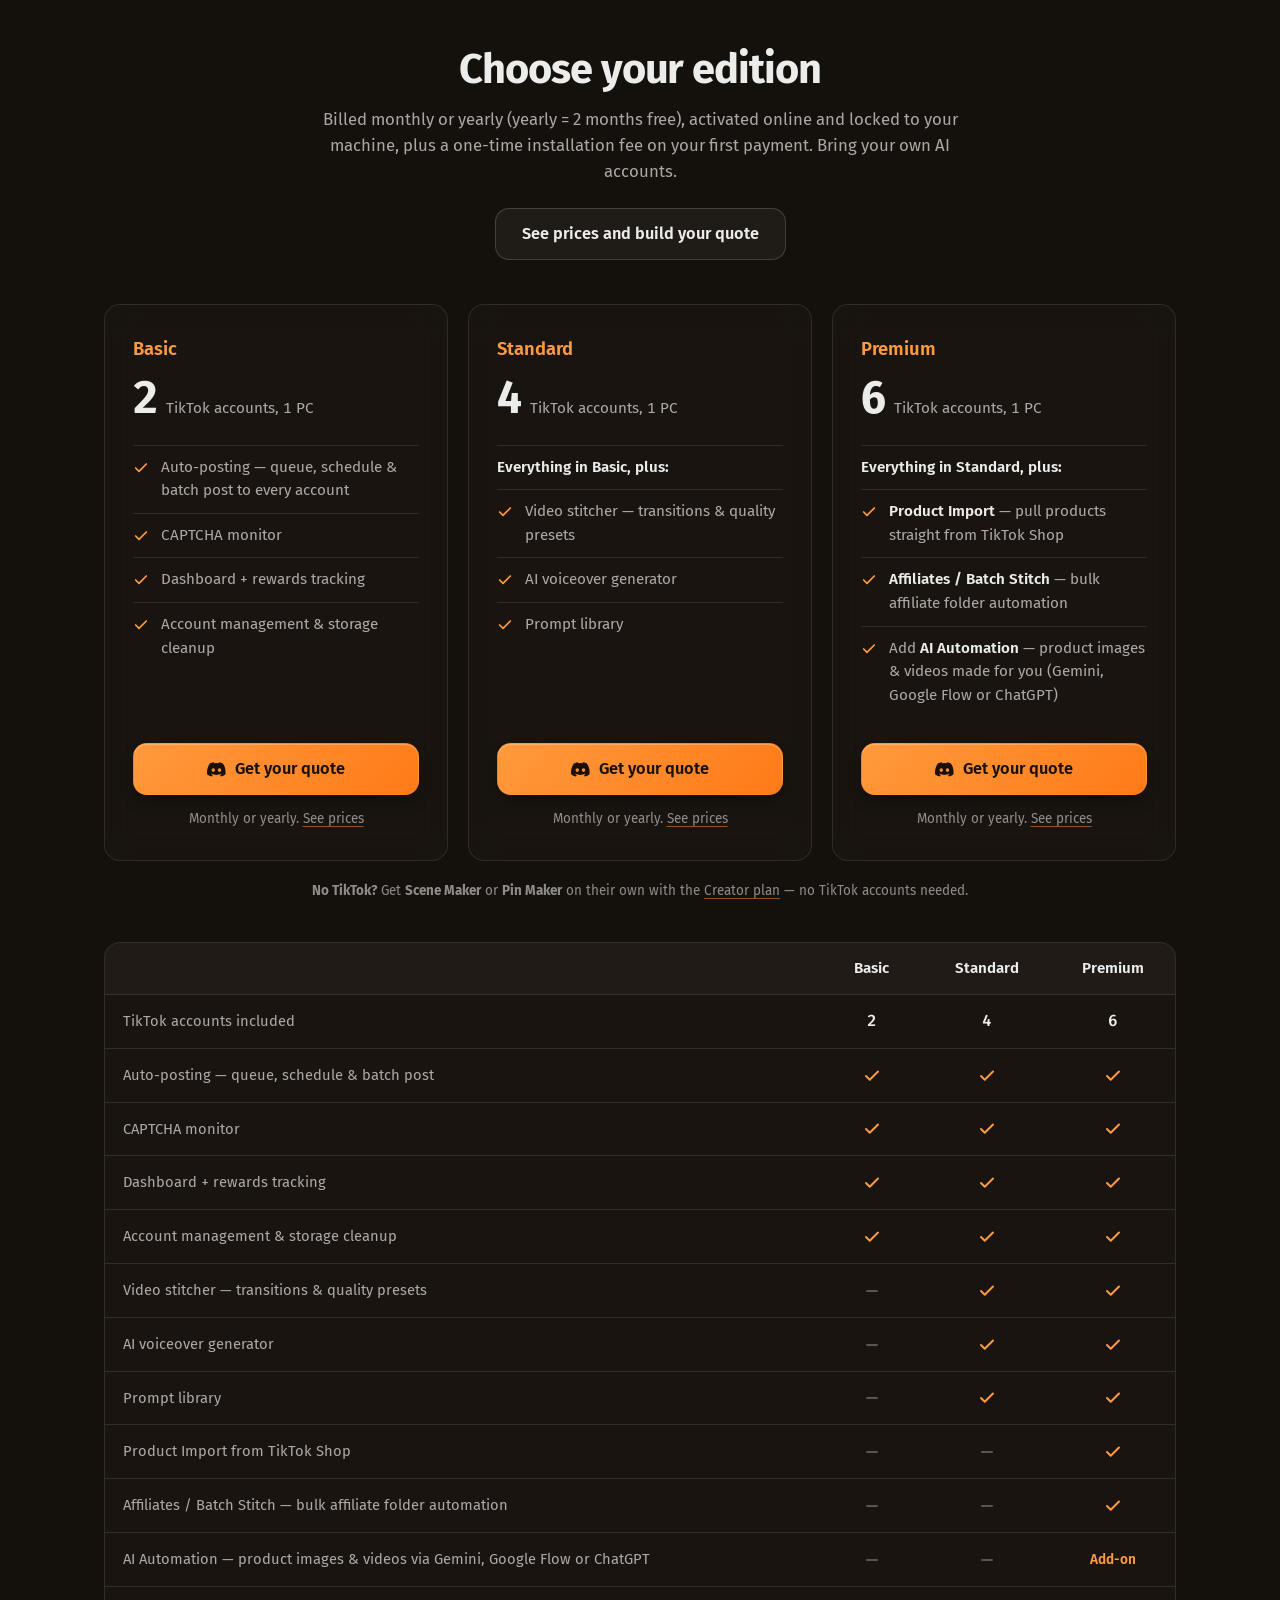
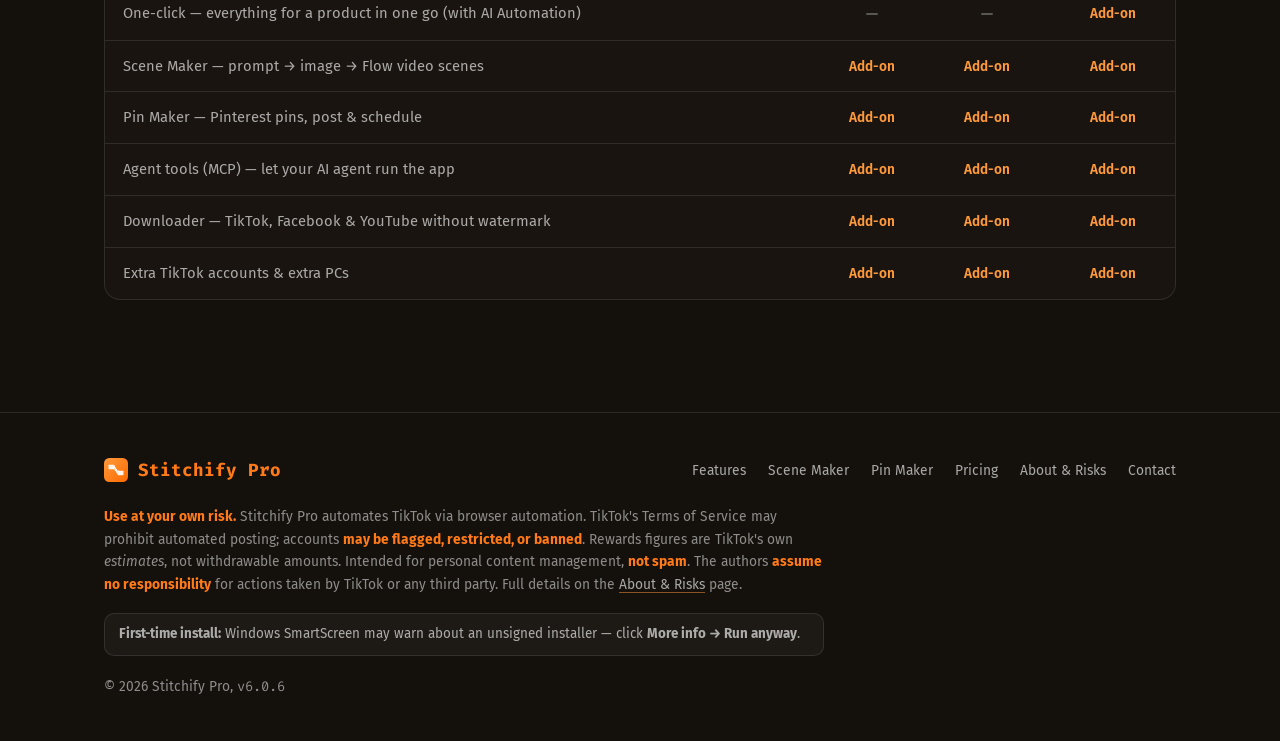
==== commit aa1465ee: "Site: v6.0.6 release notes Co-Authored-By: Claude Opus 5.5 <noreply@anthropic.com>" ====
--- a/index.html
+++ b/index.html
@@ -68,7 +68,7 @@
             <a class="btn btn-ghost btn-lg" href="#features">See what it does</a>
           </div>
           <ul class="hero-meta">
-            <li class="mono" data-version>v6.0.5</li>
+            <li class="mono" data-version>v6.0.6</li>
             <li>Windows 10/11</li>
             <li>One-click installer</li>
           </ul>
@@ -733,7 +733,7 @@
       </div>
       <p class="disclaimer"><strong>Use at your own risk.</strong> Stitchify Pro automates TikTok via browser automation. TikTok's Terms of Service may prohibit automated posting; accounts <strong>may be flagged, restricted, or banned</strong>. Rewards figures are TikTok's own <em>estimates</em>, not withdrawable amounts. Intended for personal content management, <strong>not spam</strong>. The authors <strong>assume no responsibility</strong> for actions taken by TikTok or any third party. Full details on the <a href="#about">About &amp; Risks</a> page.</p>
       <div class="smartscreen"><strong>First-time install:</strong> Windows SmartScreen may warn about an unsigned installer — click <strong>More info → Run anyway</strong>.</div>
-      <p class="copyright">© <span id="year">2026</span> Stitchify Pro, <span class="mono" data-version>v6.0.5</span></p>
+      <p class="copyright">© <span id="year">2026</span> Stitchify Pro, <span class="mono" data-version>v6.0.6</span></p>
     </div>
   </footer>
 
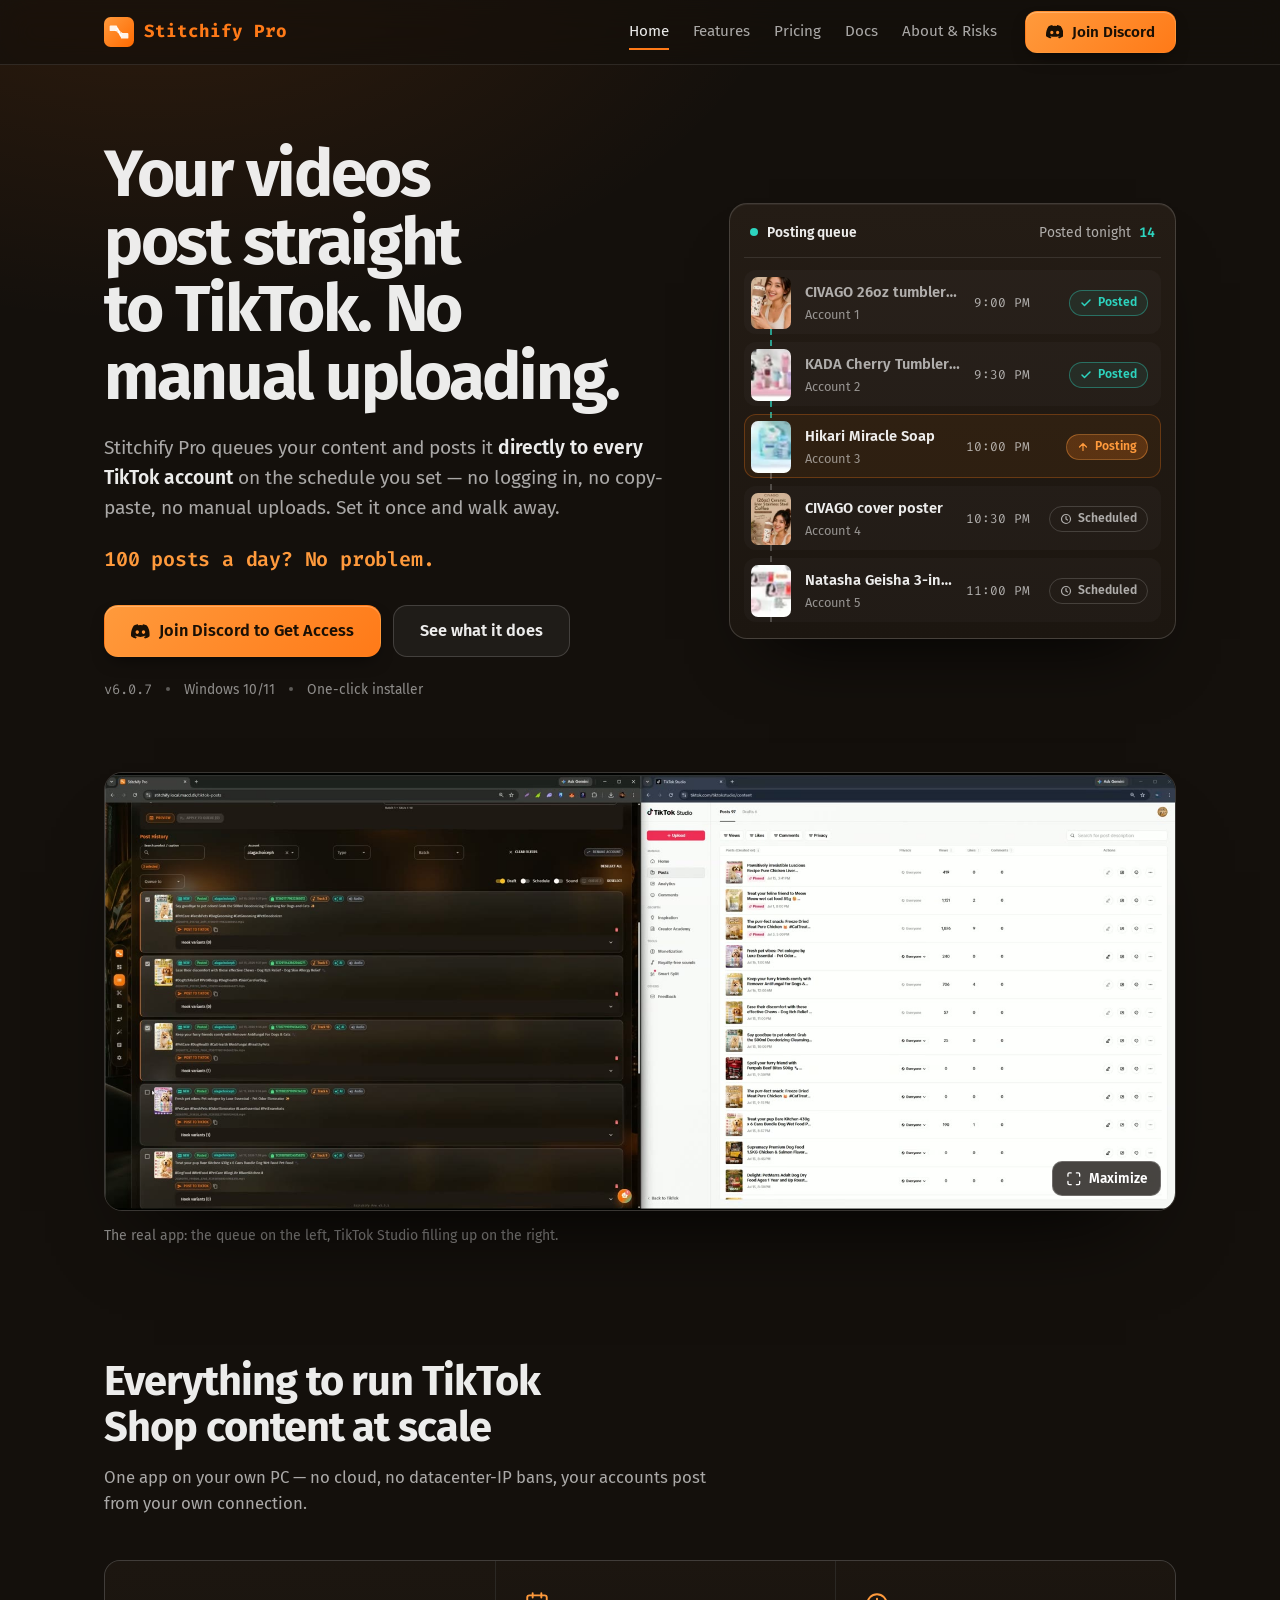
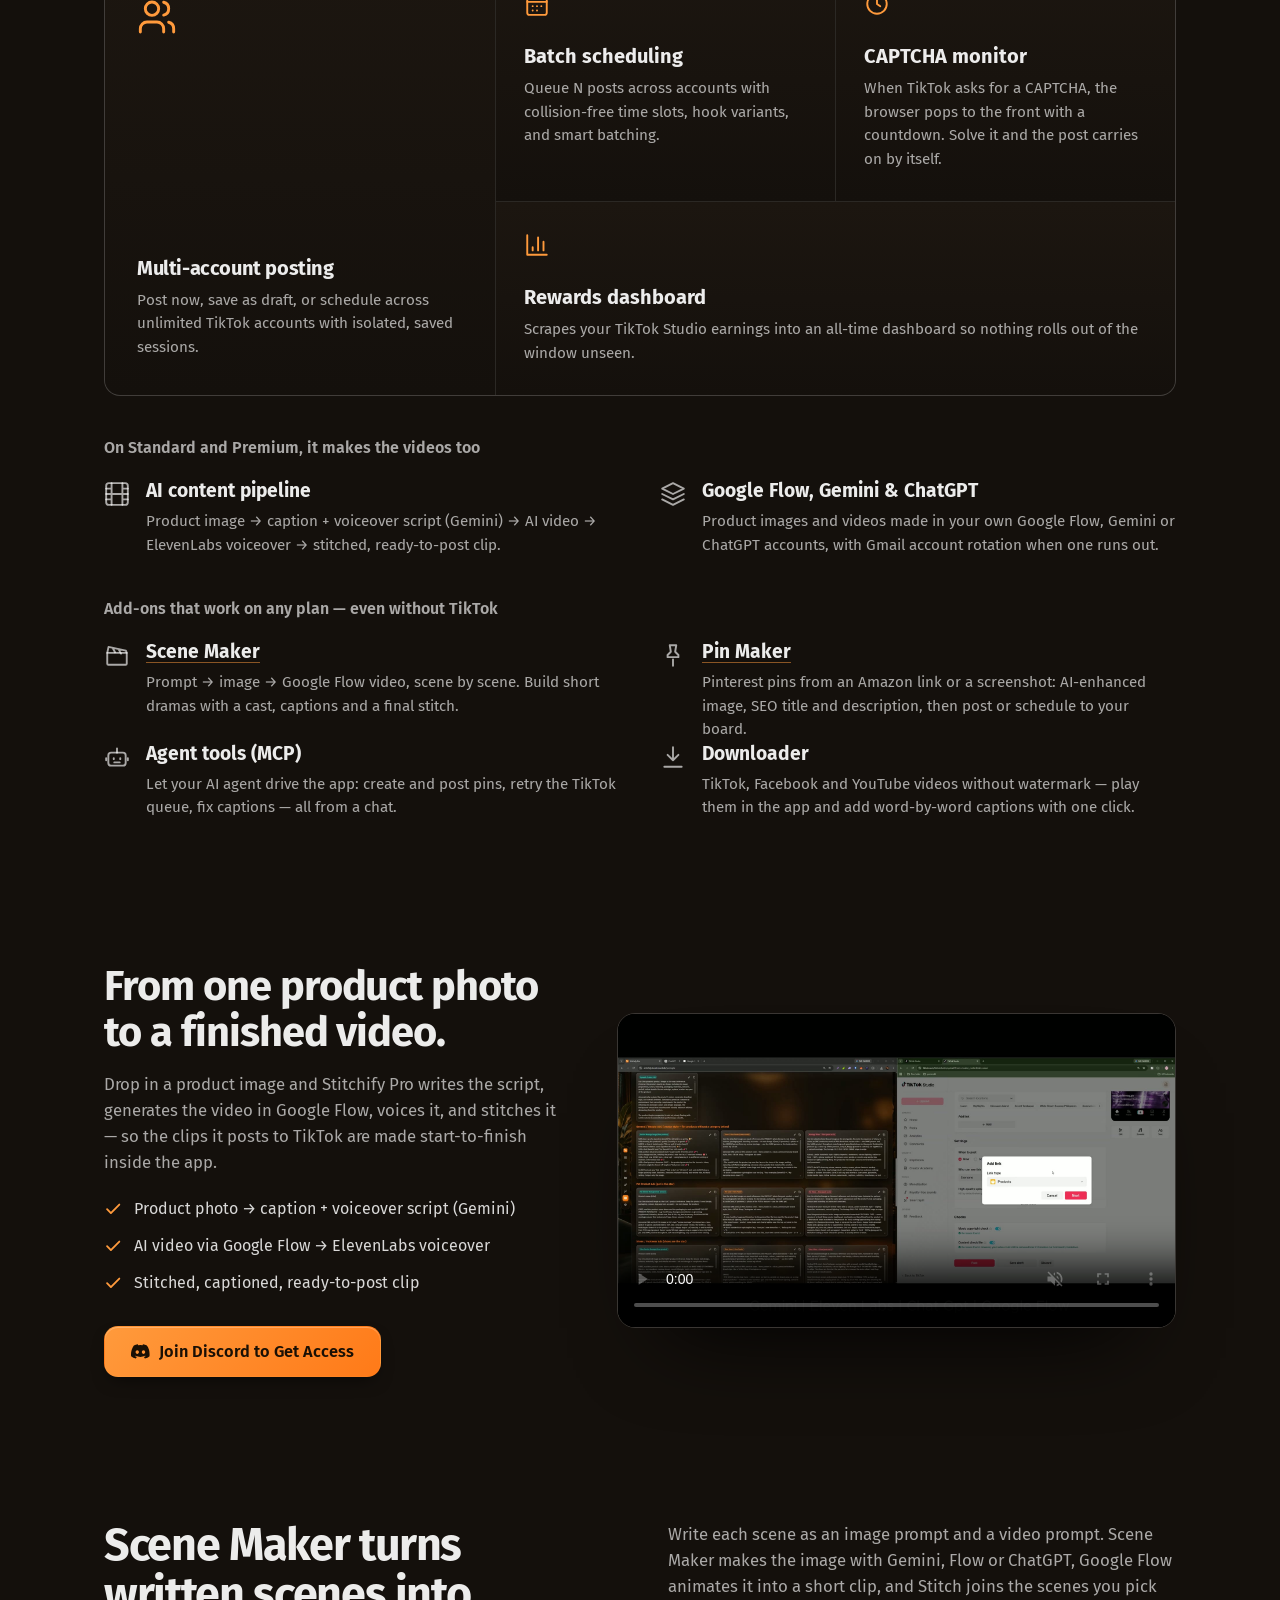
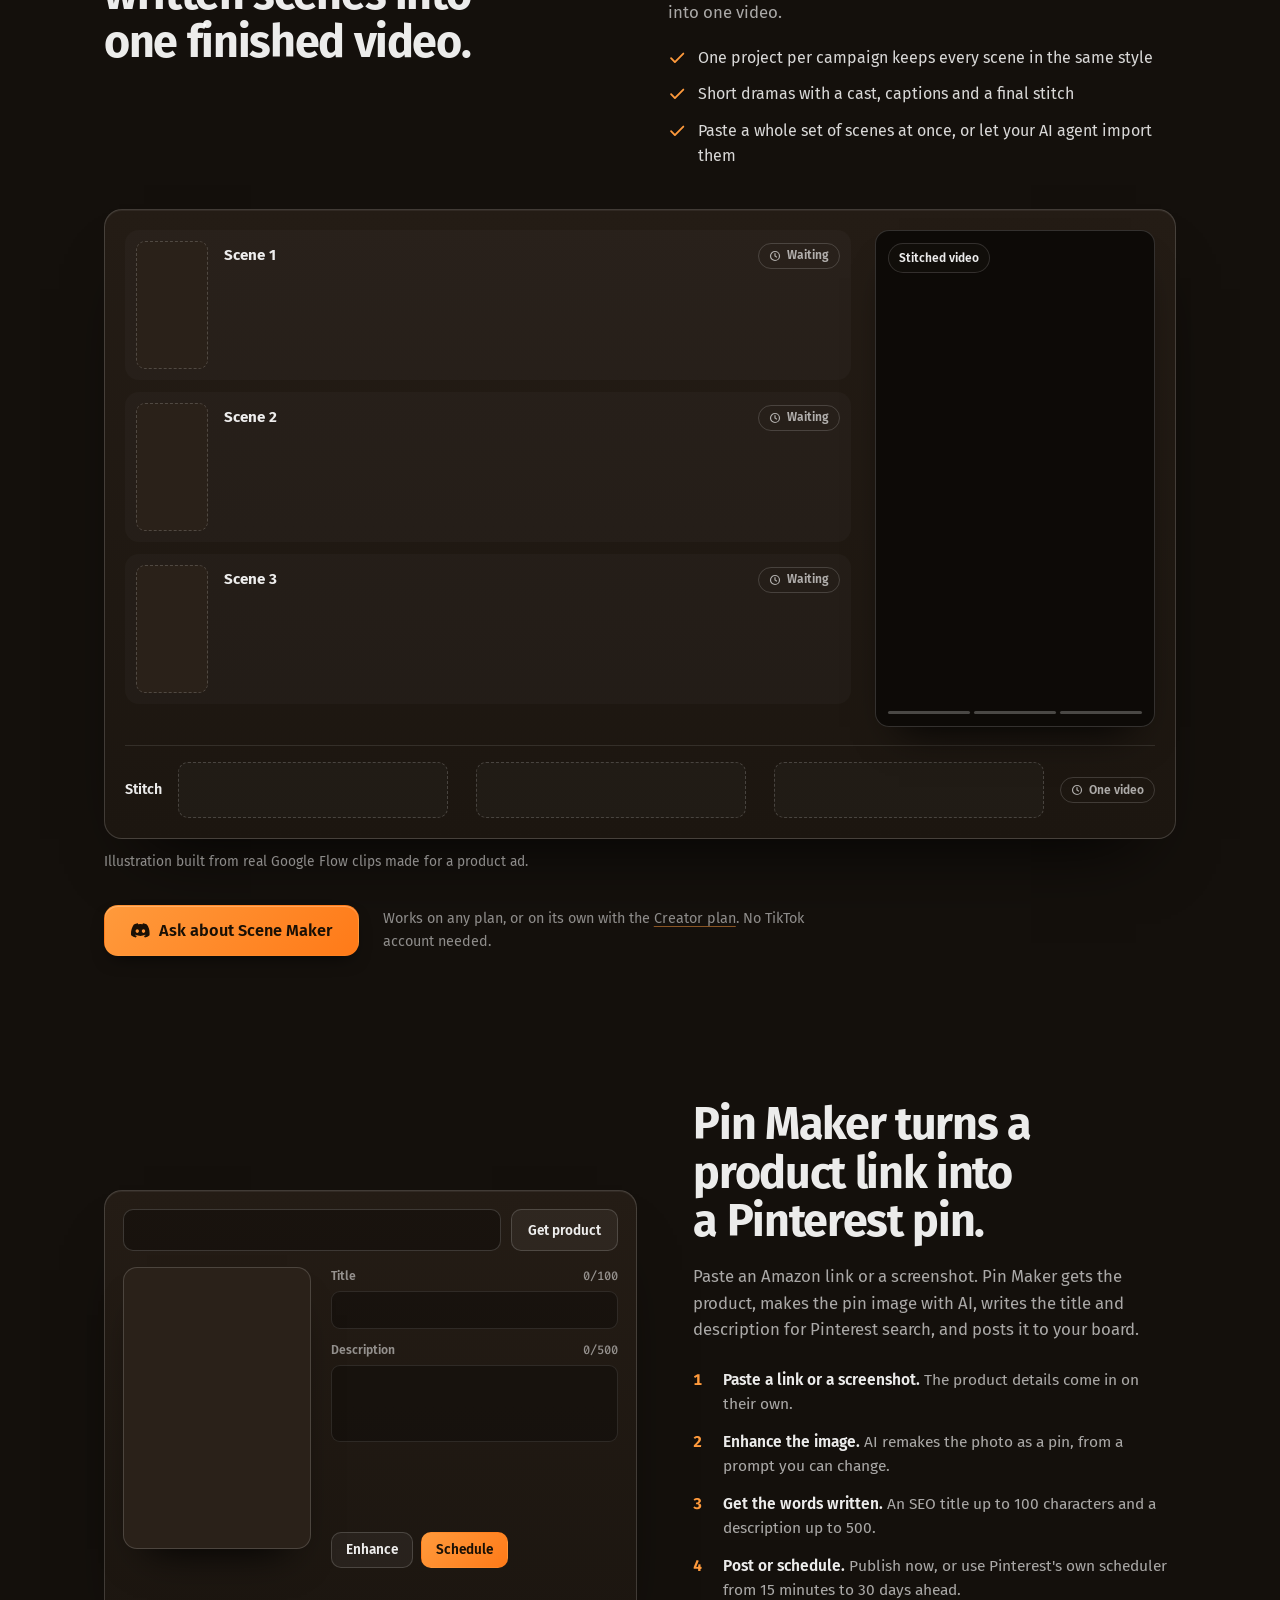
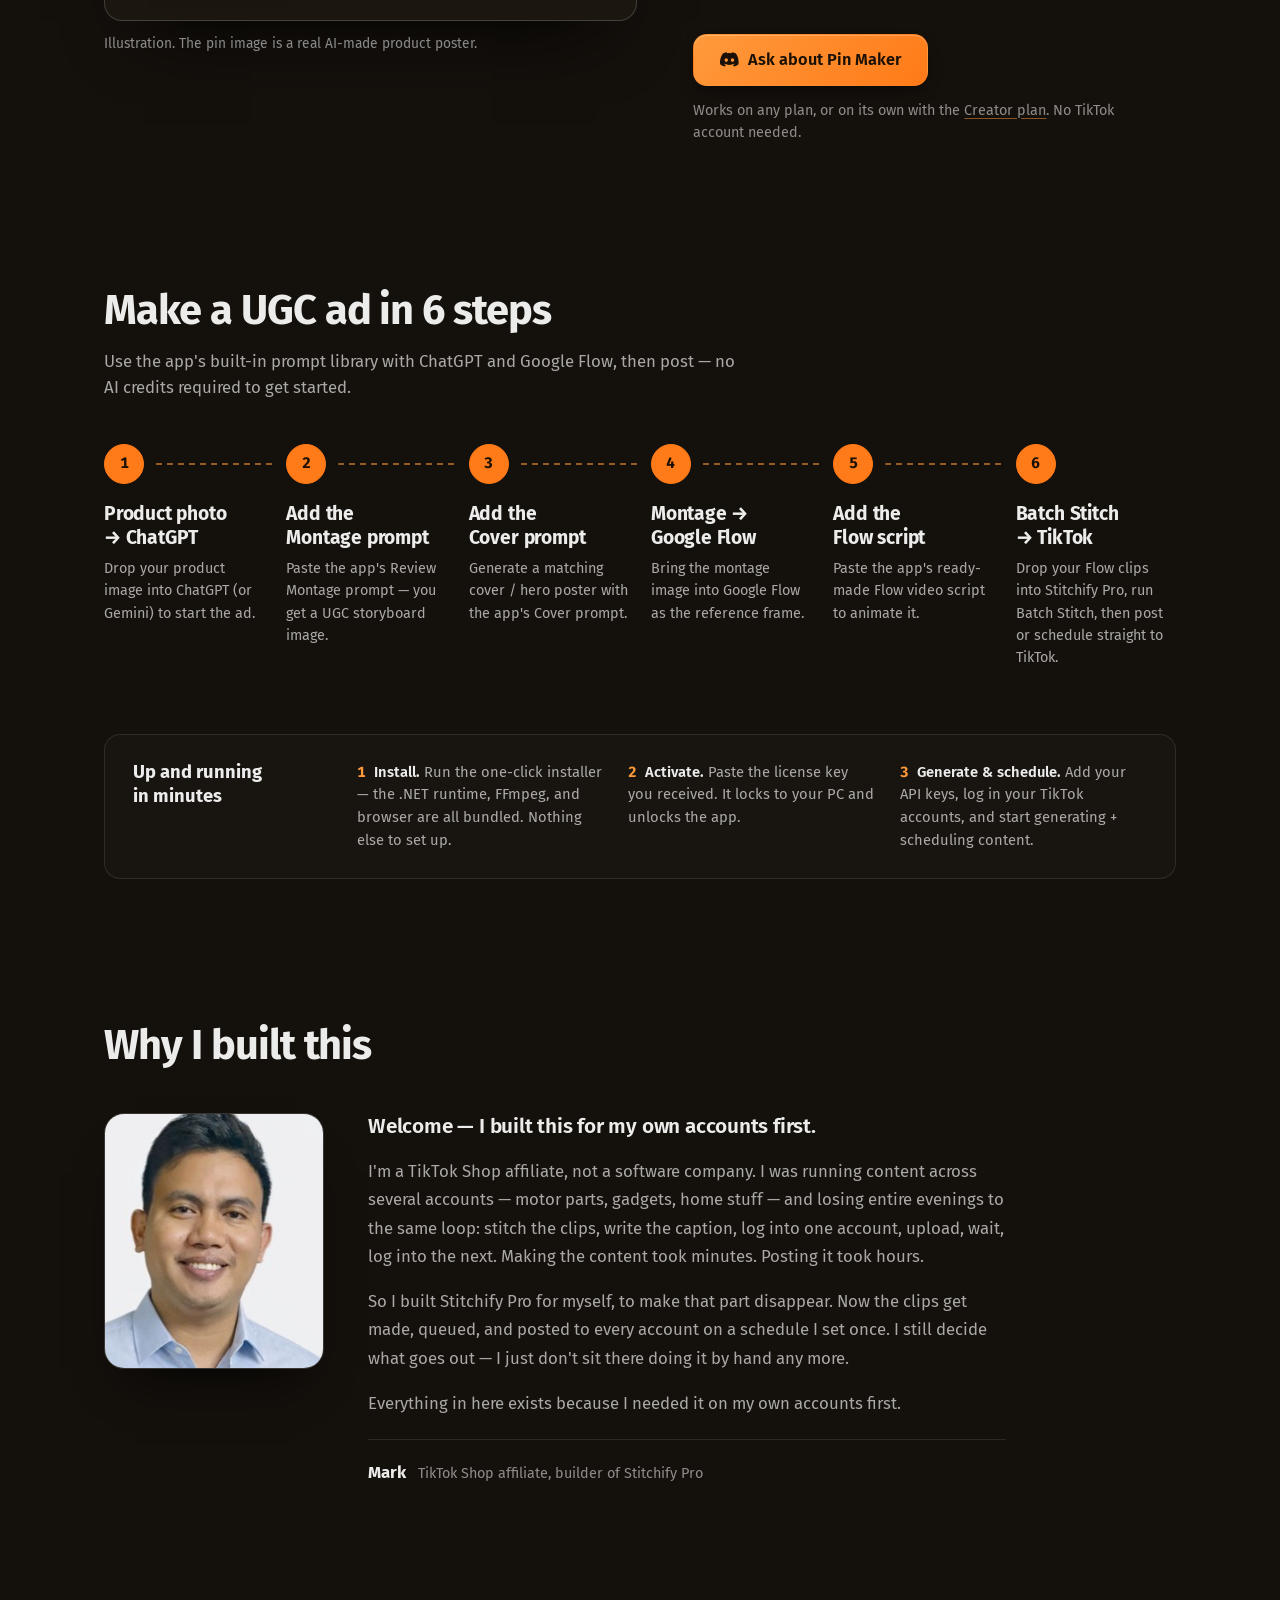
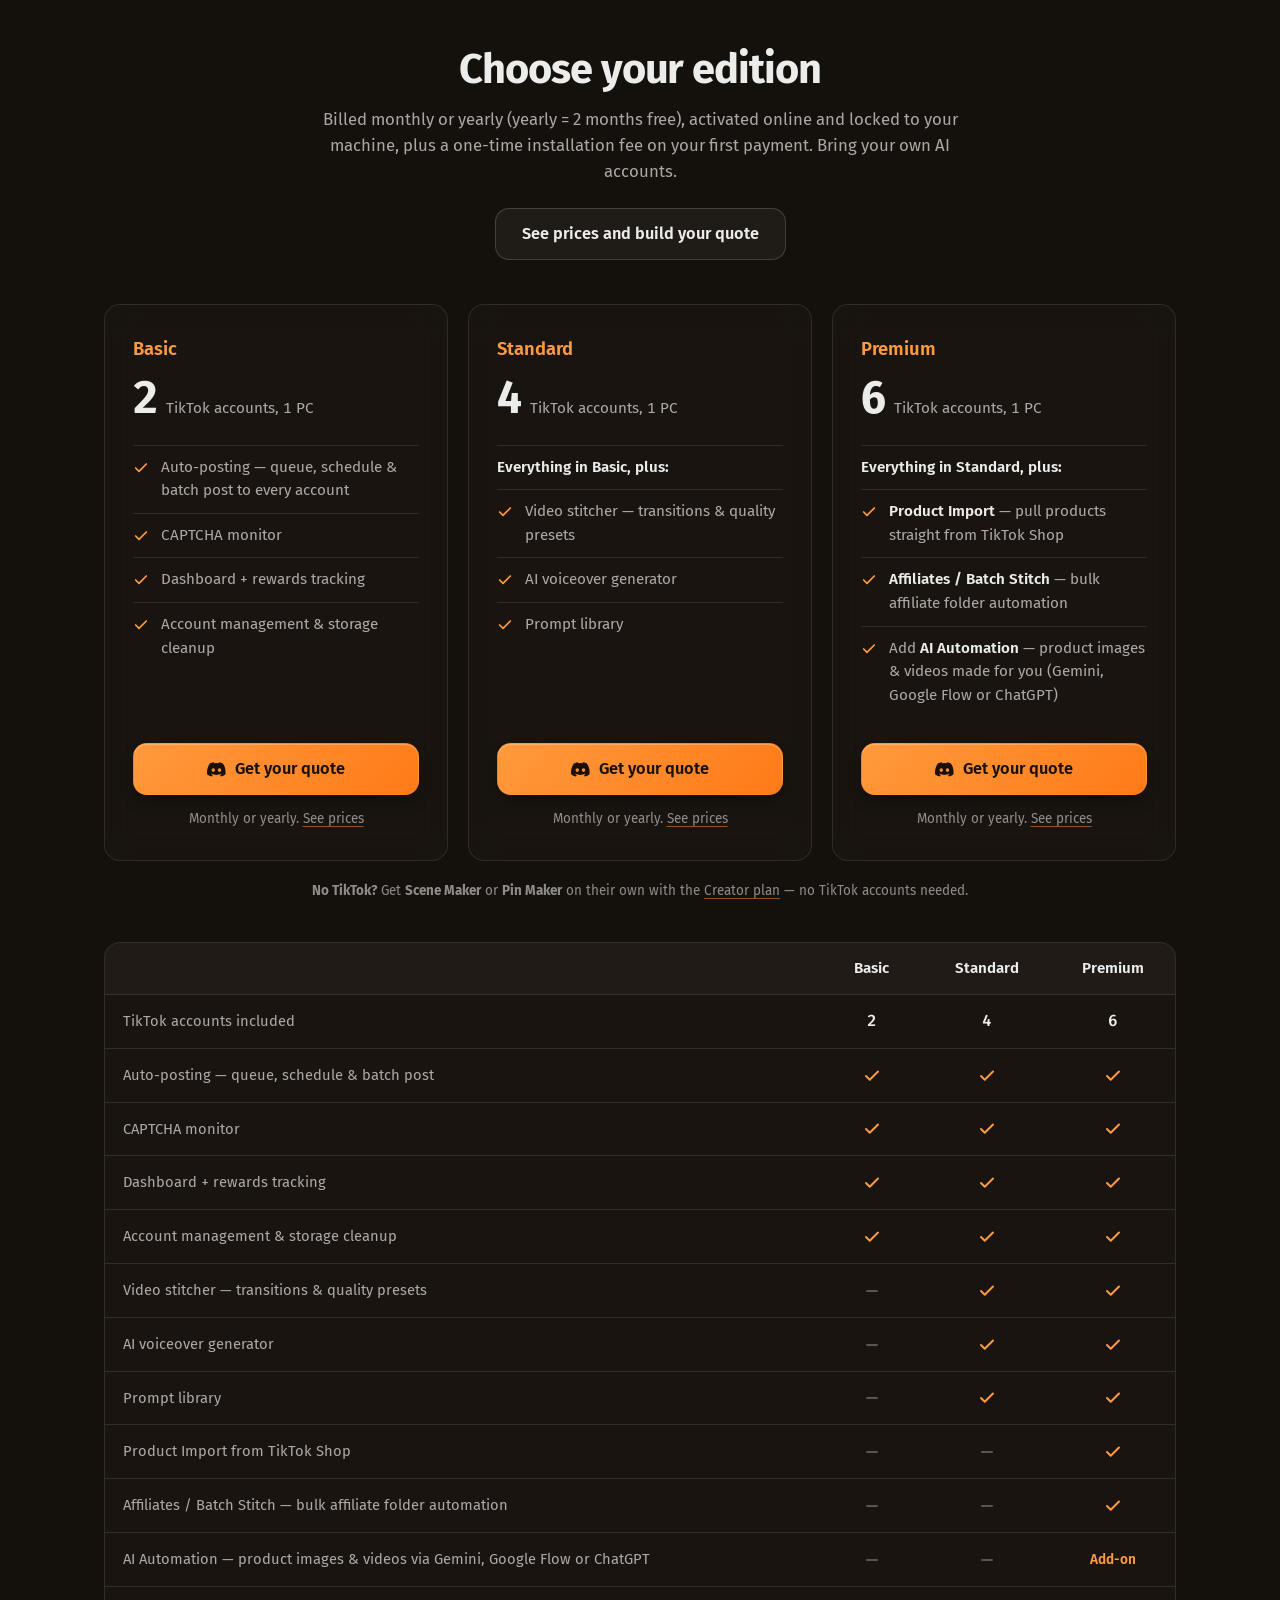
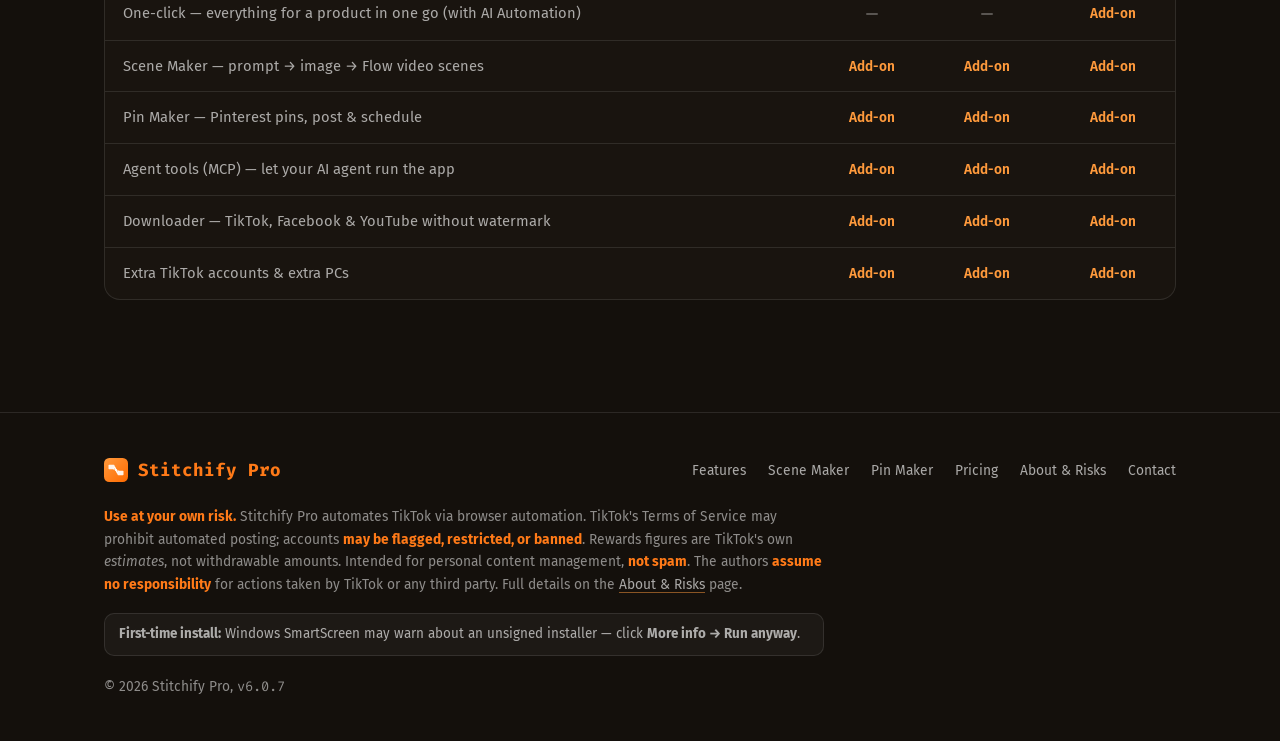
==== commit 13ab852d: "Site: v6.0.7 release notes Co-Authored-By: Claude Opus 5.5 <noreply@anthropic.com>" ====
--- a/index.html
+++ b/index.html
@@ -68,7 +68,7 @@
             <a class="btn btn-ghost btn-lg" href="#features">See what it does</a>
           </div>
           <ul class="hero-meta">
-            <li class="mono" data-version>v6.0.6</li>
+            <li class="mono" data-version>v6.0.7</li>
             <li>Windows 10/11</li>
             <li>One-click installer</li>
           </ul>
@@ -733,7 +733,7 @@
       </div>
       <p class="disclaimer"><strong>Use at your own risk.</strong> Stitchify Pro automates TikTok via browser automation. TikTok's Terms of Service may prohibit automated posting; accounts <strong>may be flagged, restricted, or banned</strong>. Rewards figures are TikTok's own <em>estimates</em>, not withdrawable amounts. Intended for personal content management, <strong>not spam</strong>. The authors <strong>assume no responsibility</strong> for actions taken by TikTok or any third party. Full details on the <a href="#about">About &amp; Risks</a> page.</p>
       <div class="smartscreen"><strong>First-time install:</strong> Windows SmartScreen may warn about an unsigned installer — click <strong>More info → Run anyway</strong>.</div>
-      <p class="copyright">© <span id="year">2026</span> Stitchify Pro, <span class="mono" data-version>v6.0.6</span></p>
+      <p class="copyright">© <span id="year">2026</span> Stitchify Pro, <span class="mono" data-version>v6.0.7</span></p>
     </div>
   </footer>
 
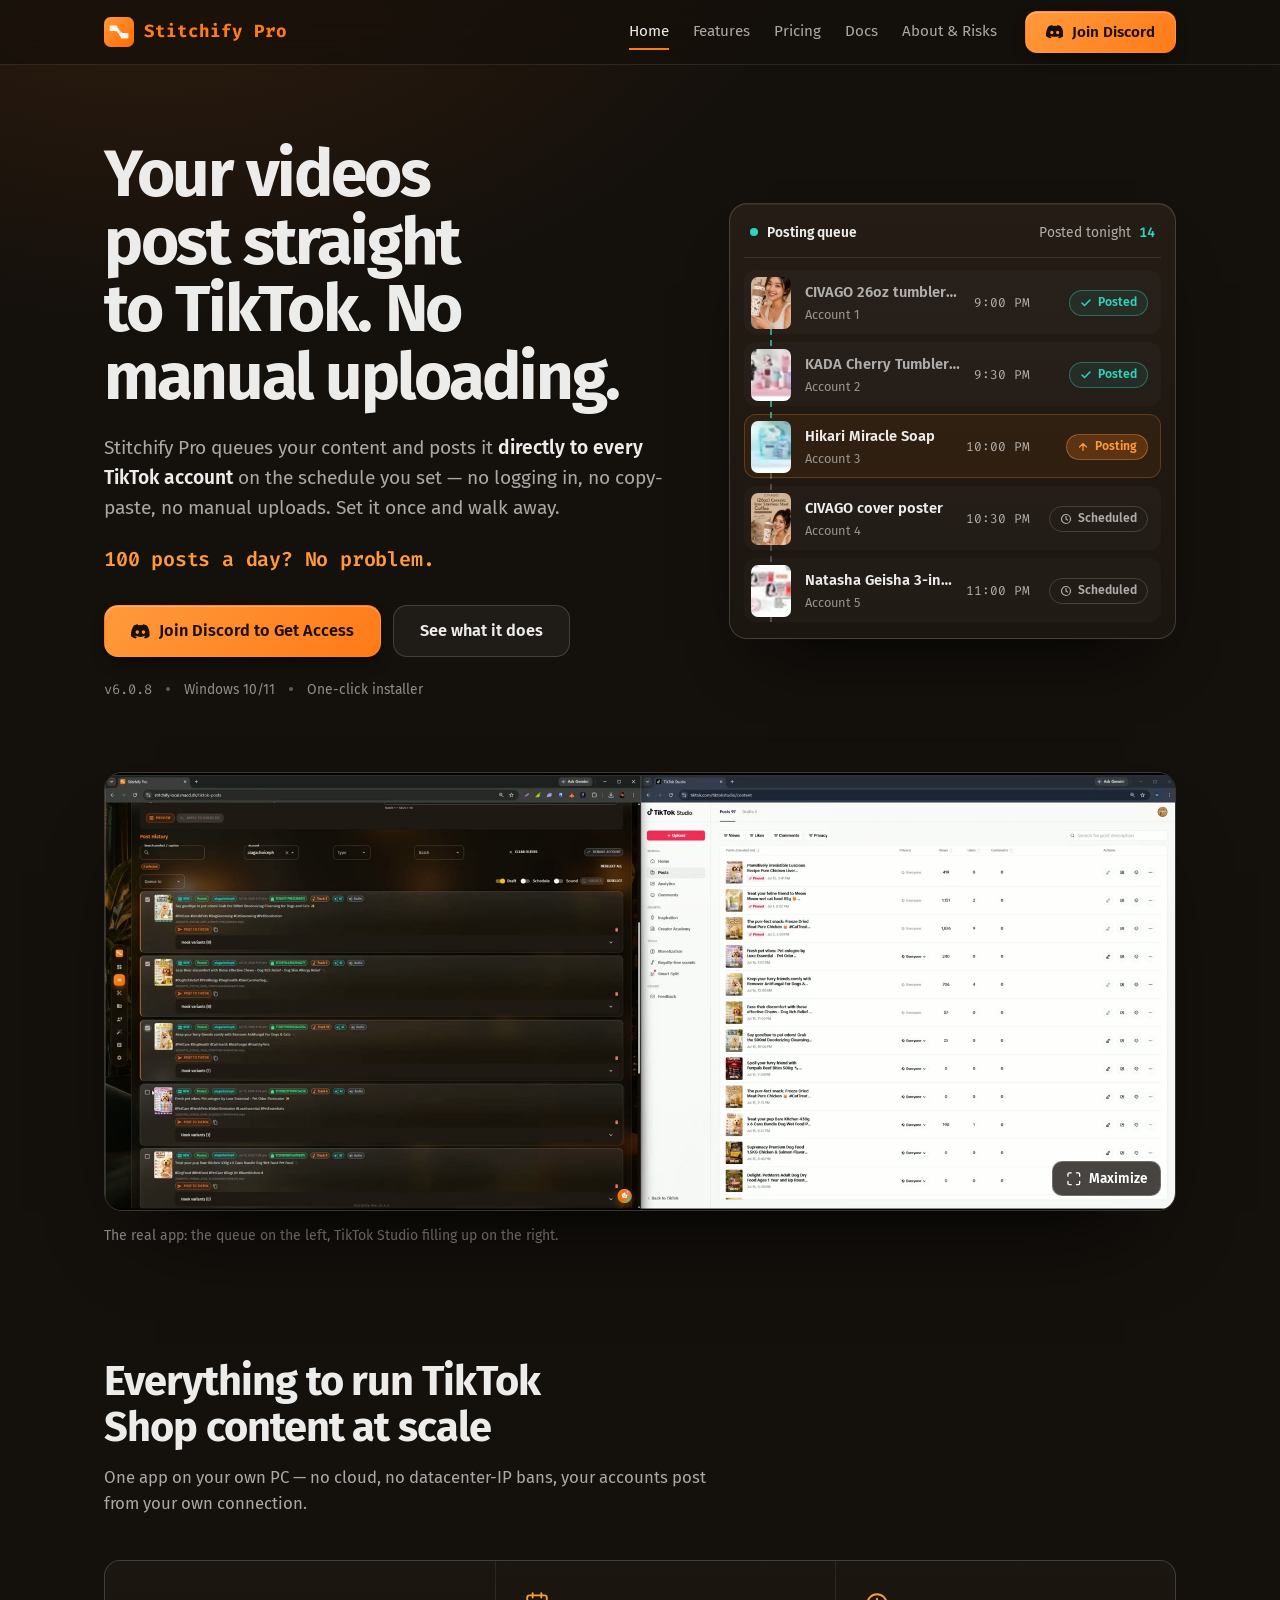
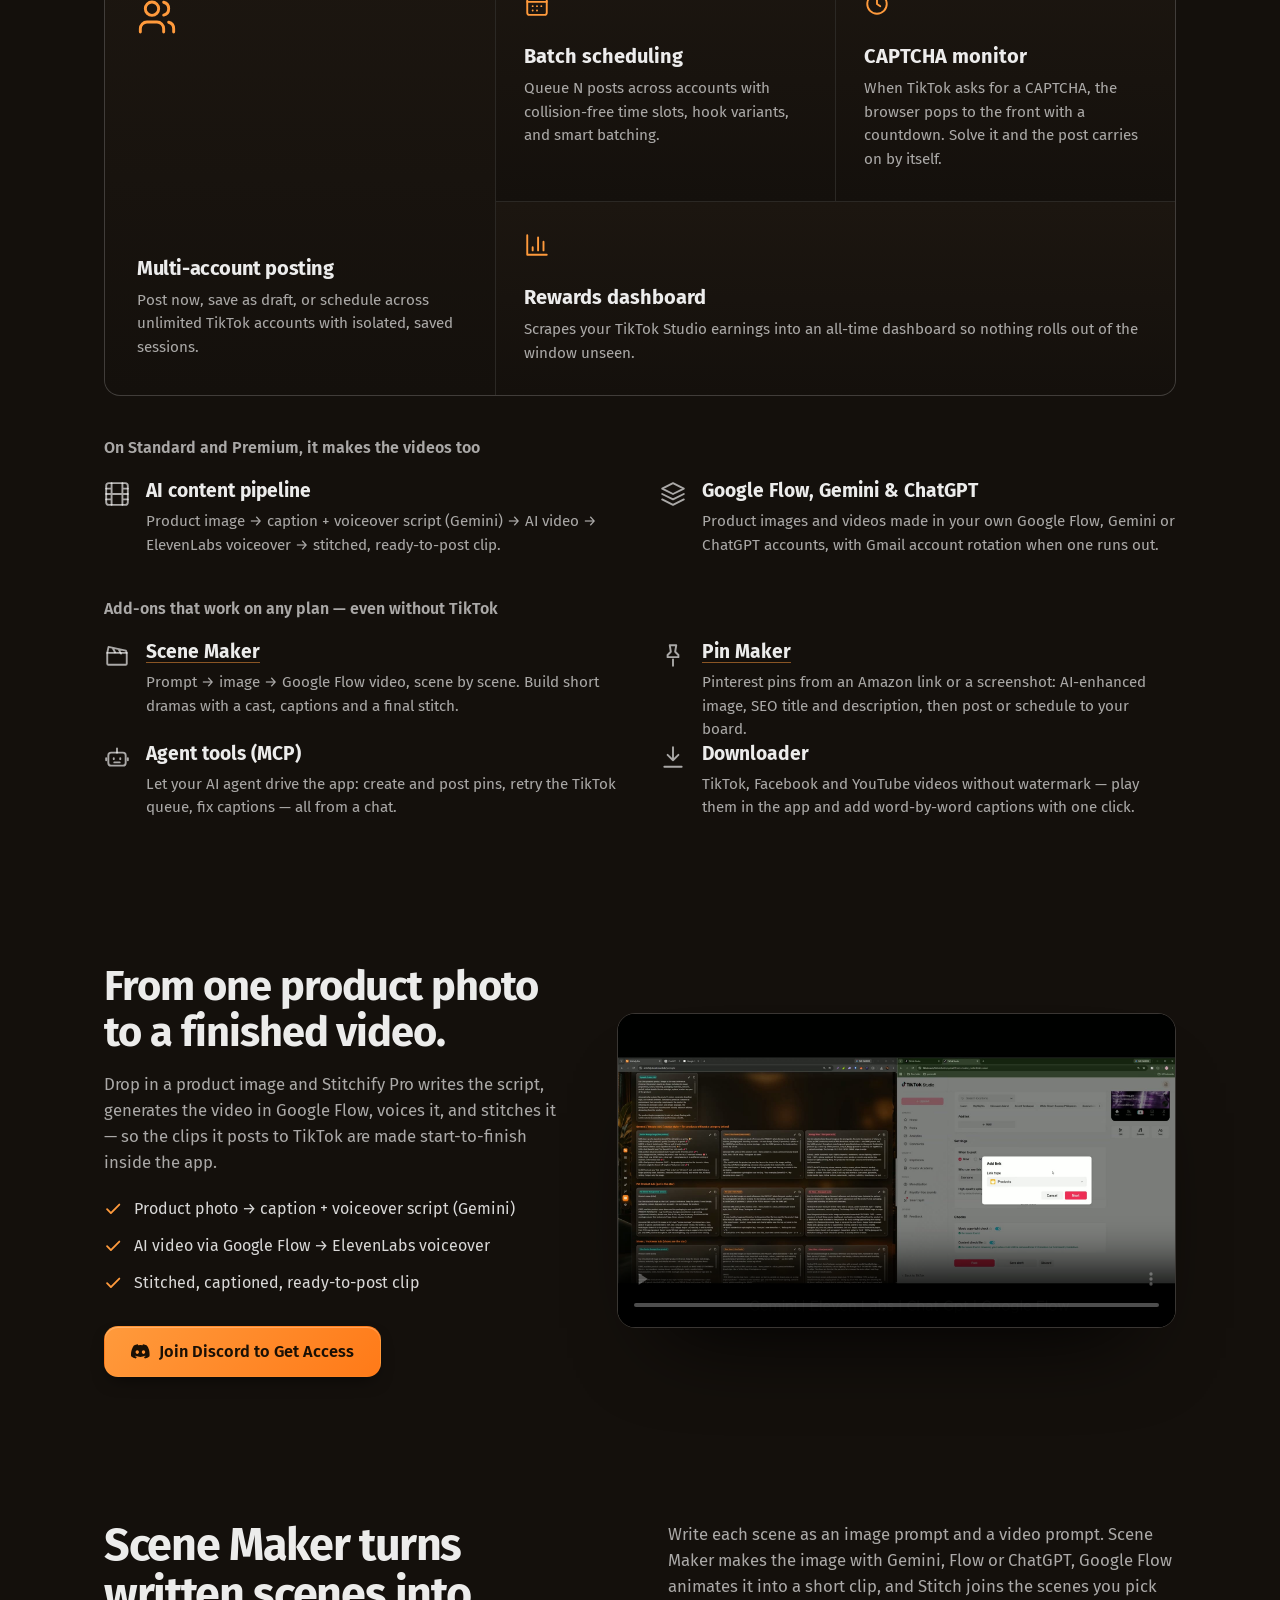
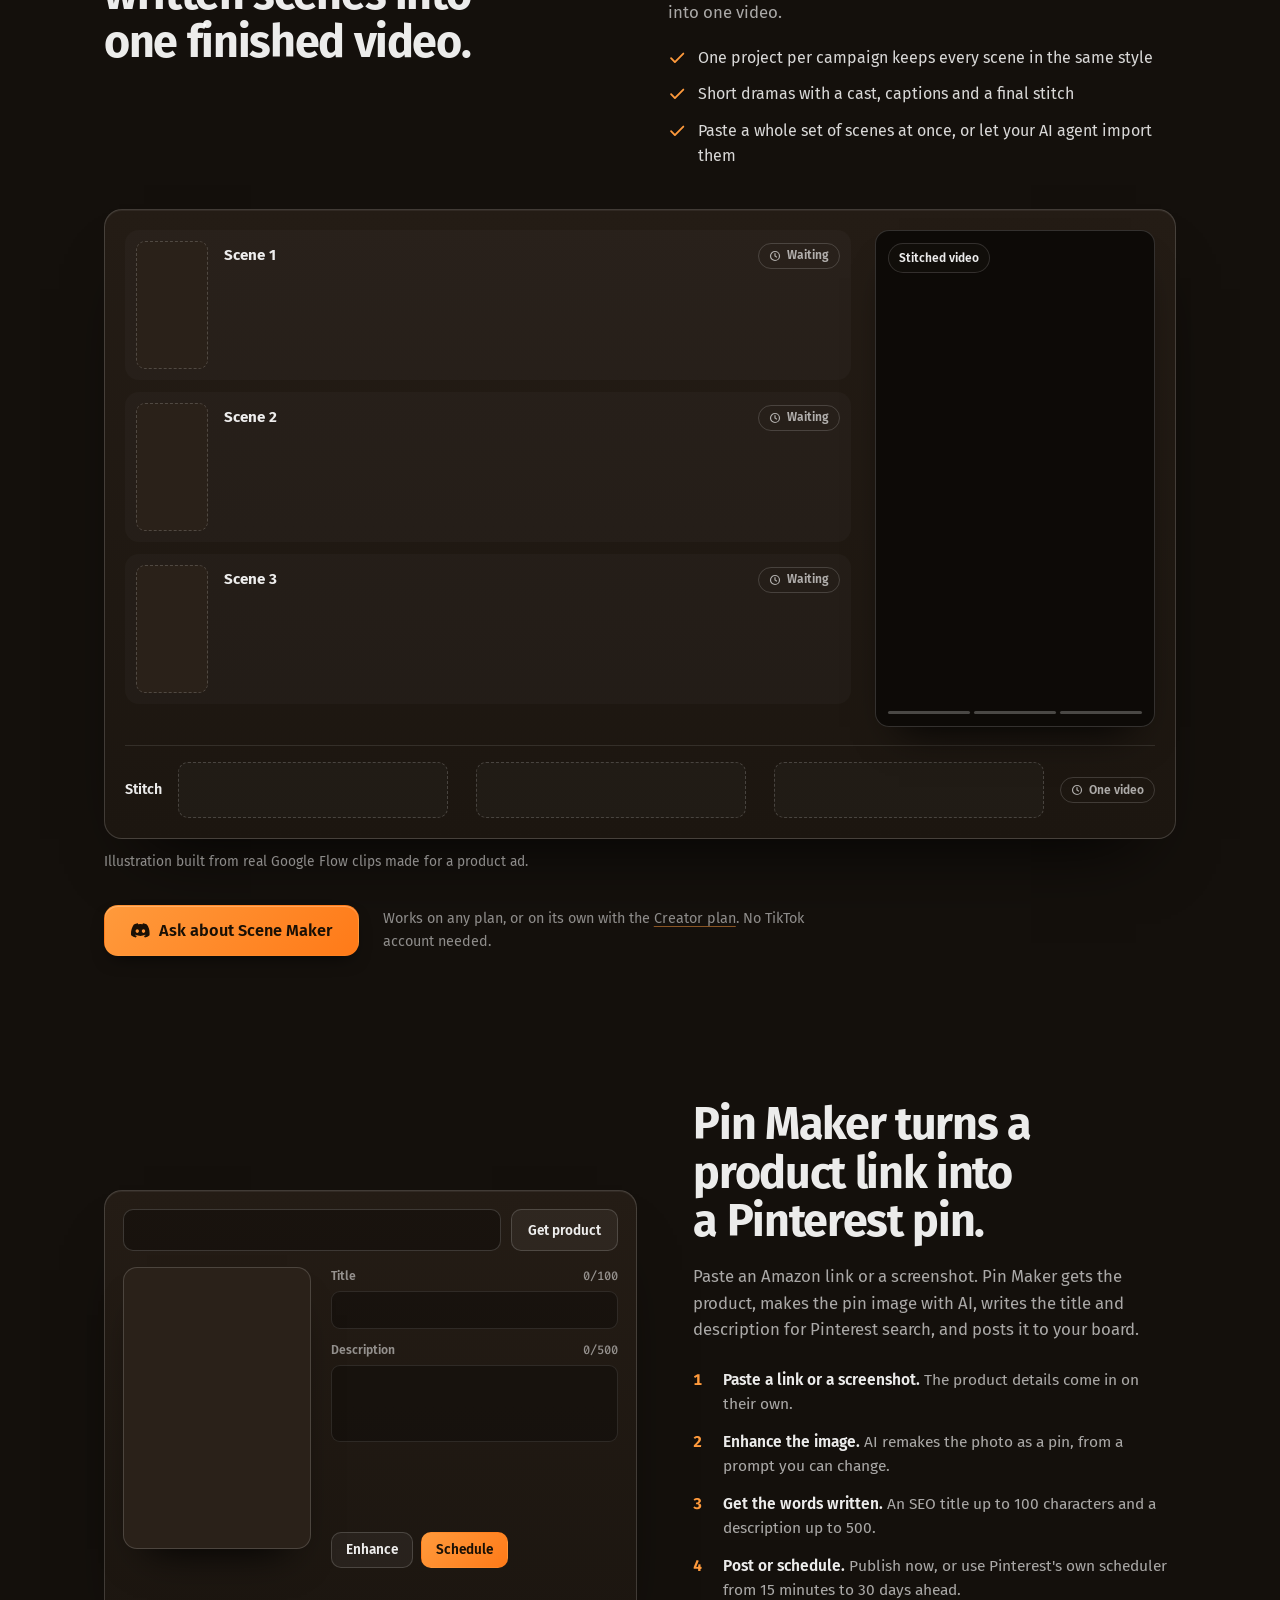
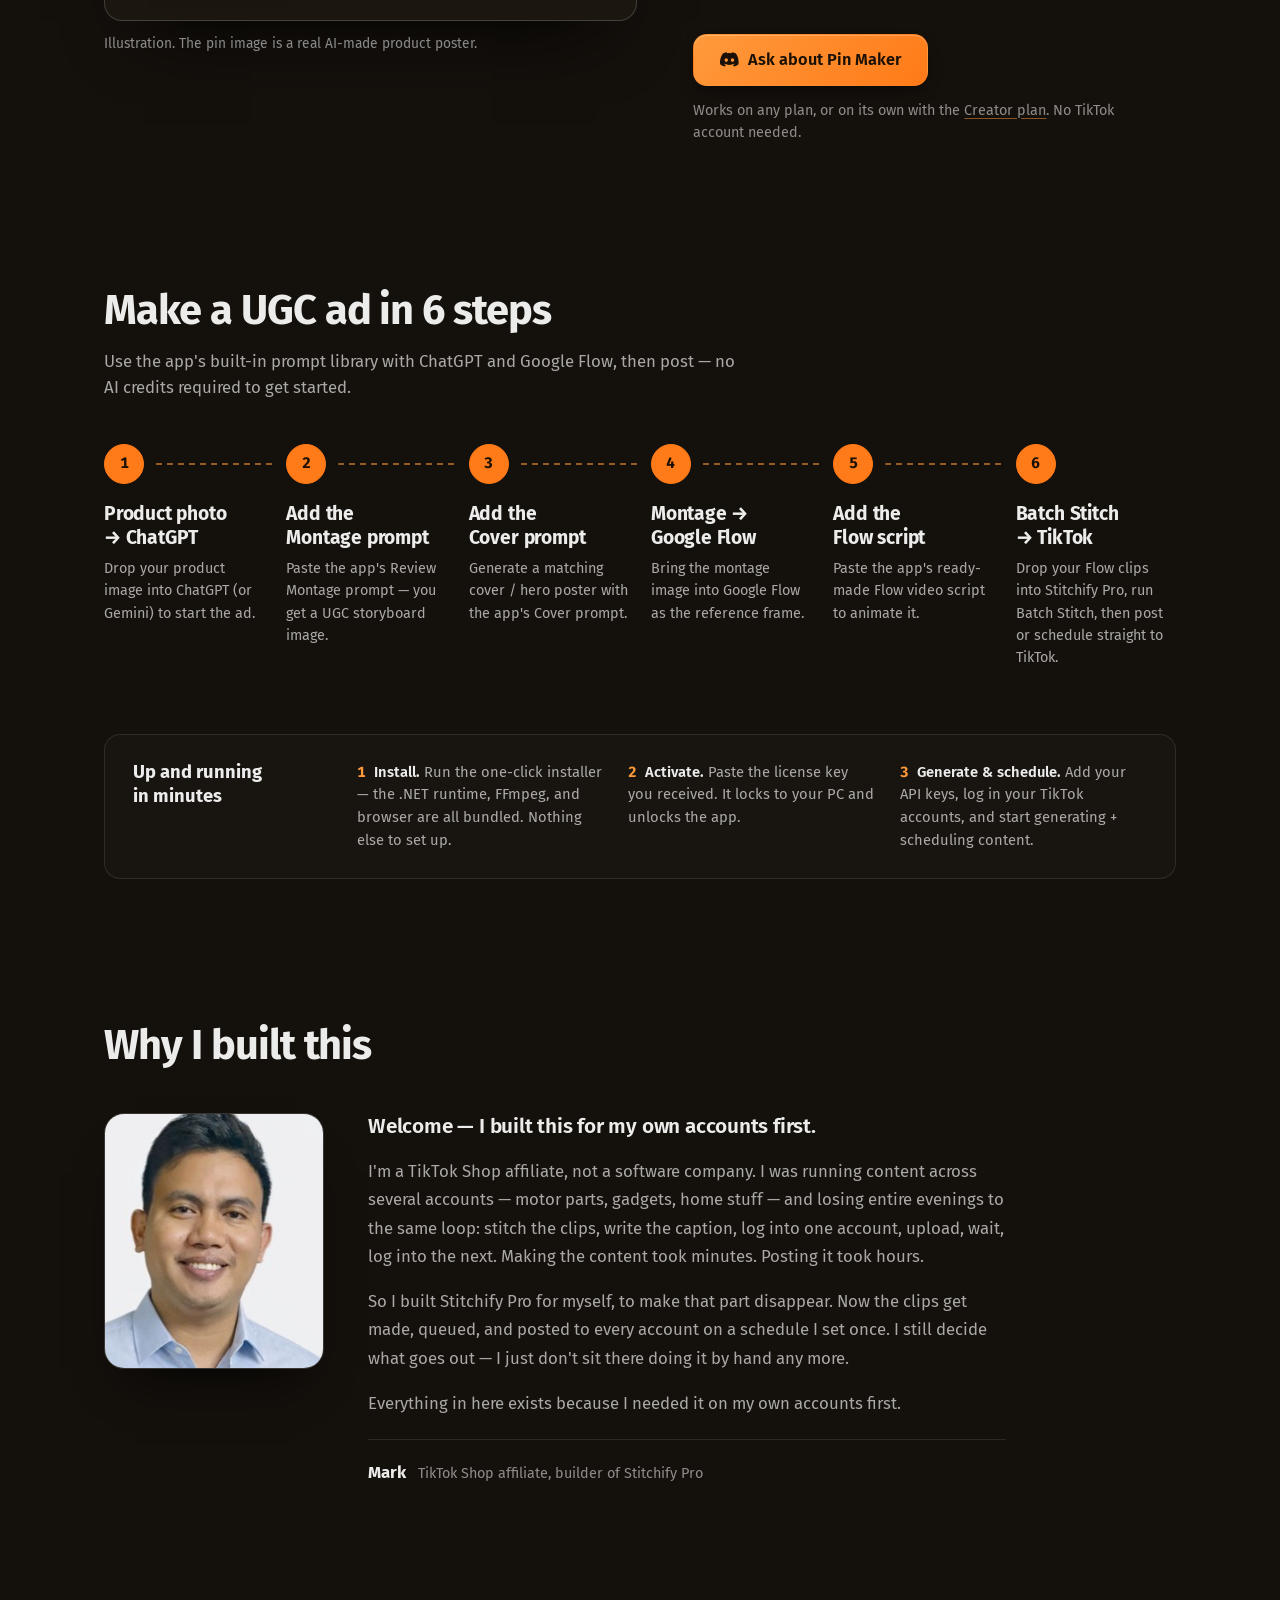
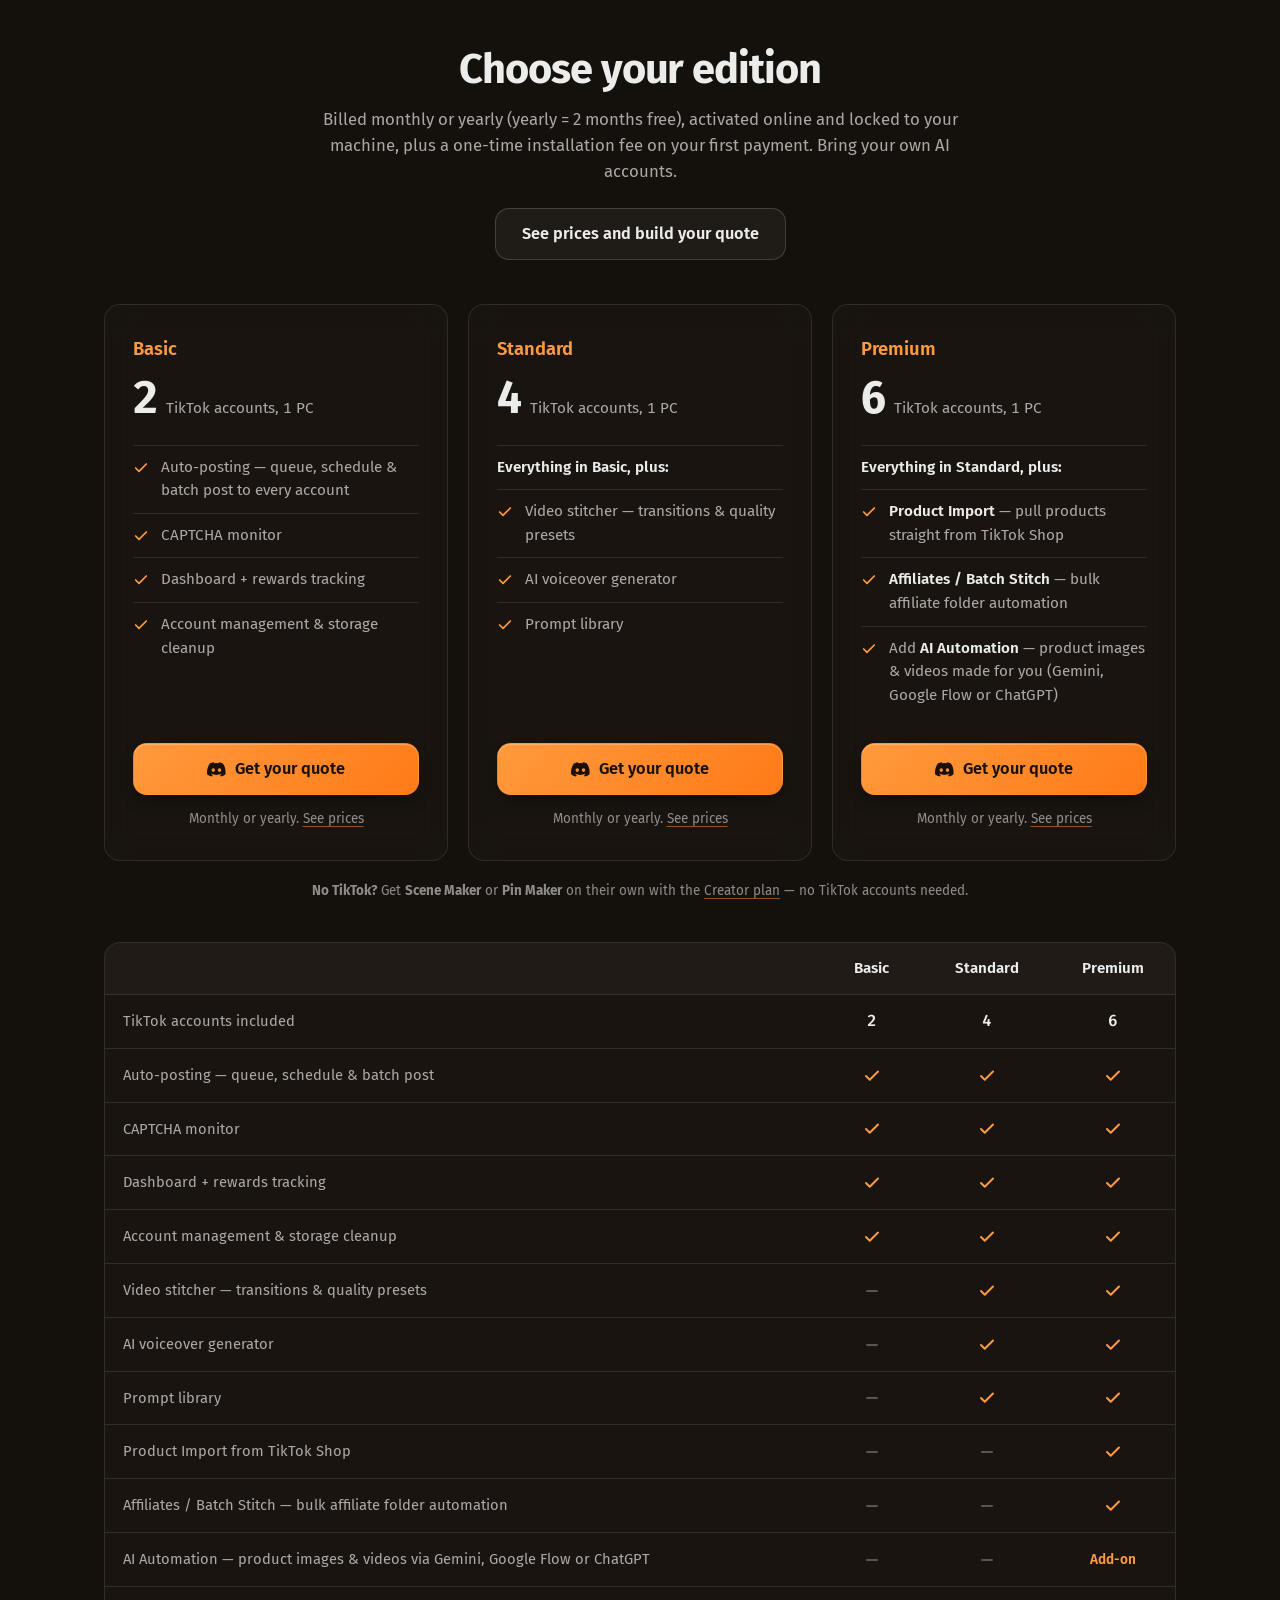
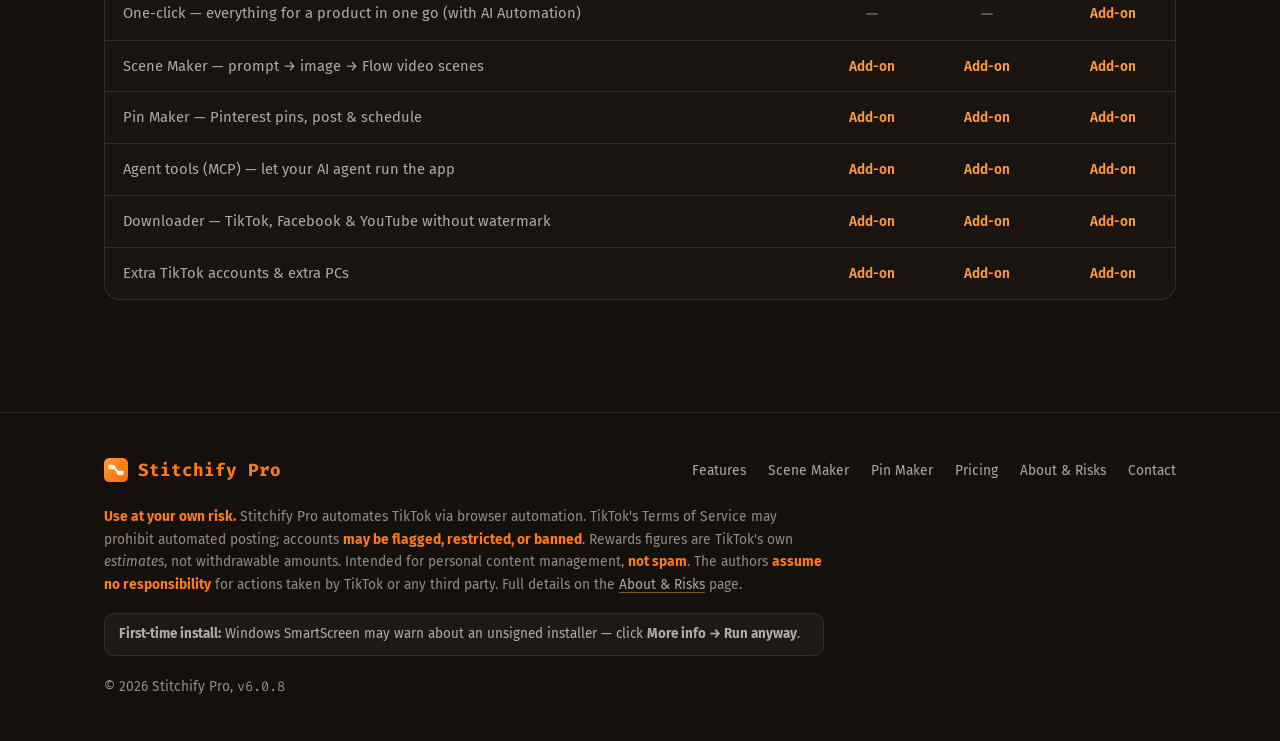
==== commit ac744e7a: "Site: v6.0.8 release notes Co-Authored-By: Claude Opus 5.5 <noreply@anthropic.com>" ====
--- a/index.html
+++ b/index.html
@@ -68,7 +68,7 @@
             <a class="btn btn-ghost btn-lg" href="#features">See what it does</a>
           </div>
           <ul class="hero-meta">
-            <li class="mono" data-version>v6.0.7</li>
+            <li class="mono" data-version>v6.0.8</li>
             <li>Windows 10/11</li>
             <li>One-click installer</li>
           </ul>
@@ -733,7 +733,7 @@
       </div>
       <p class="disclaimer"><strong>Use at your own risk.</strong> Stitchify Pro automates TikTok via browser automation. TikTok's Terms of Service may prohibit automated posting; accounts <strong>may be flagged, restricted, or banned</strong>. Rewards figures are TikTok's own <em>estimates</em>, not withdrawable amounts. Intended for personal content management, <strong>not spam</strong>. The authors <strong>assume no responsibility</strong> for actions taken by TikTok or any third party. Full details on the <a href="#about">About &amp; Risks</a> page.</p>
       <div class="smartscreen"><strong>First-time install:</strong> Windows SmartScreen may warn about an unsigned installer — click <strong>More info → Run anyway</strong>.</div>
-      <p class="copyright">© <span id="year">2026</span> Stitchify Pro, <span class="mono" data-version>v6.0.7</span></p>
+      <p class="copyright">© <span id="year">2026</span> Stitchify Pro, <span class="mono" data-version>v6.0.8</span></p>
     </div>
   </footer>
 
